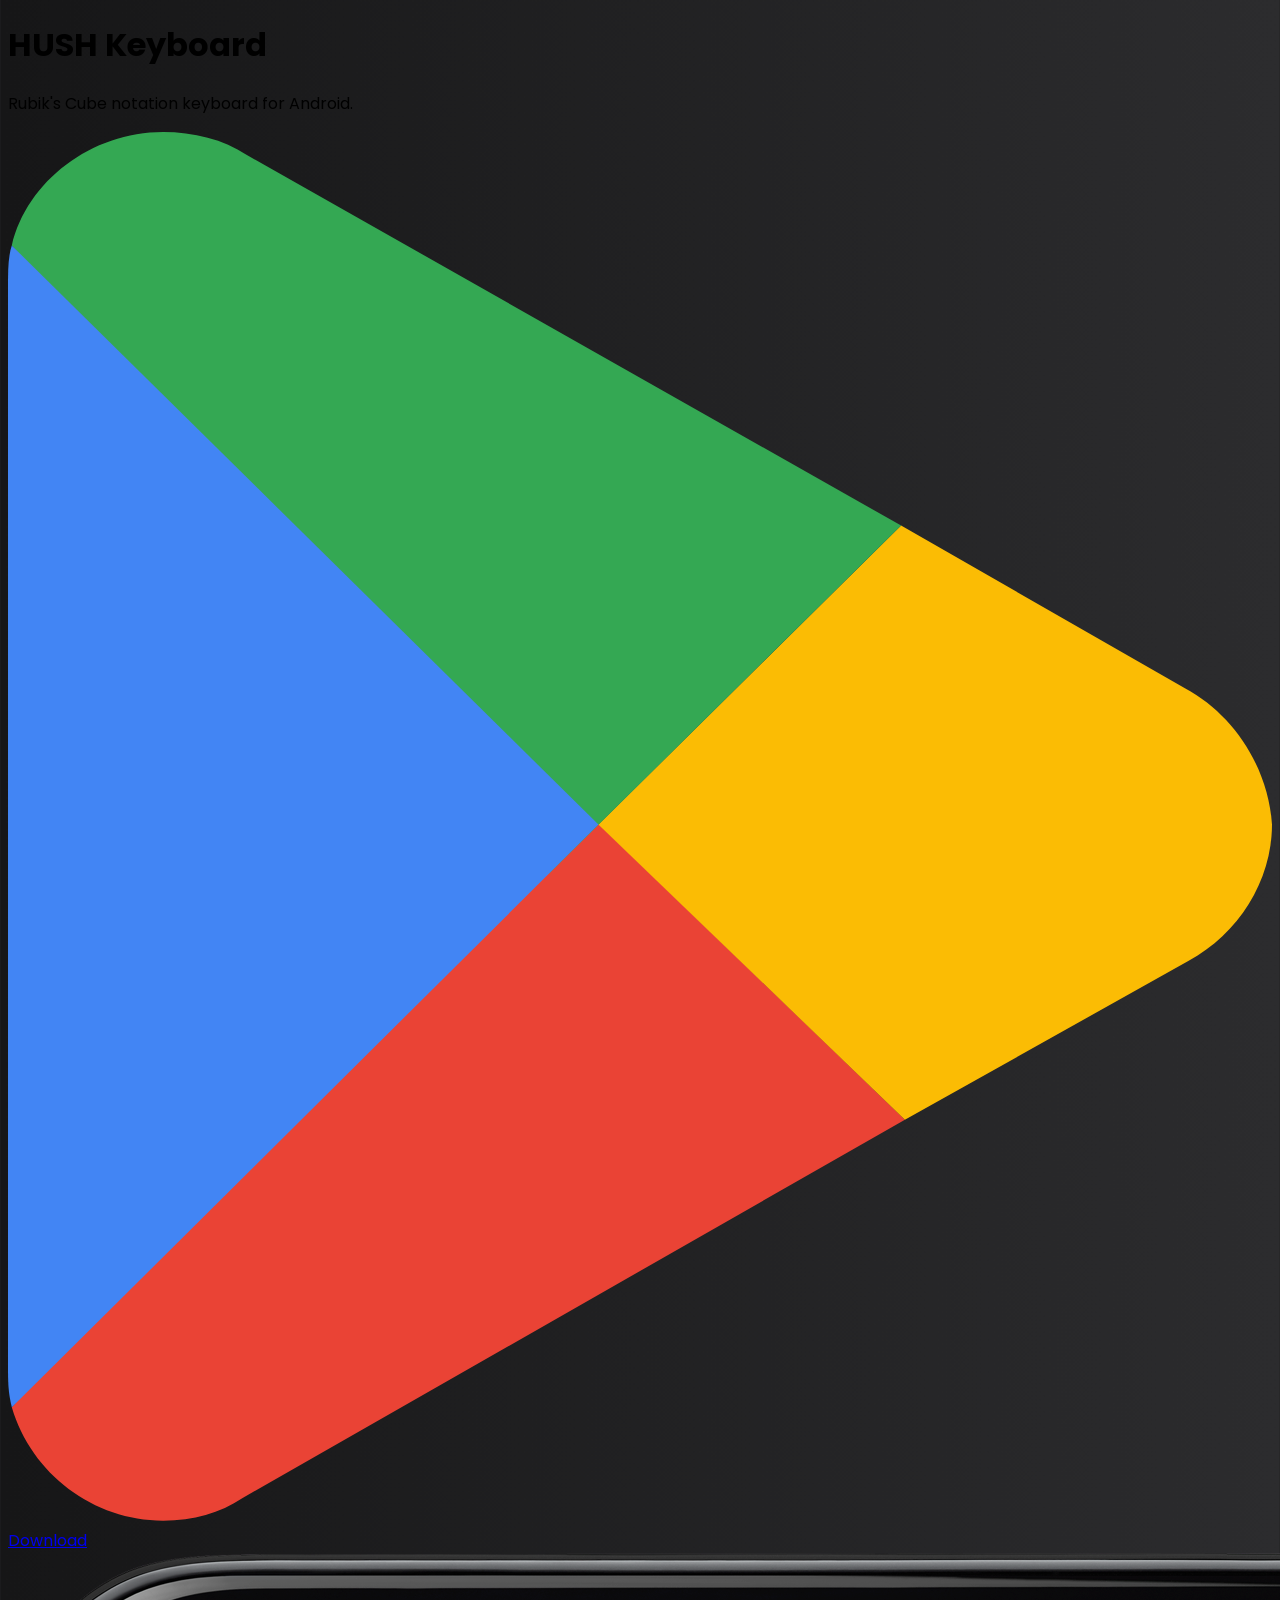
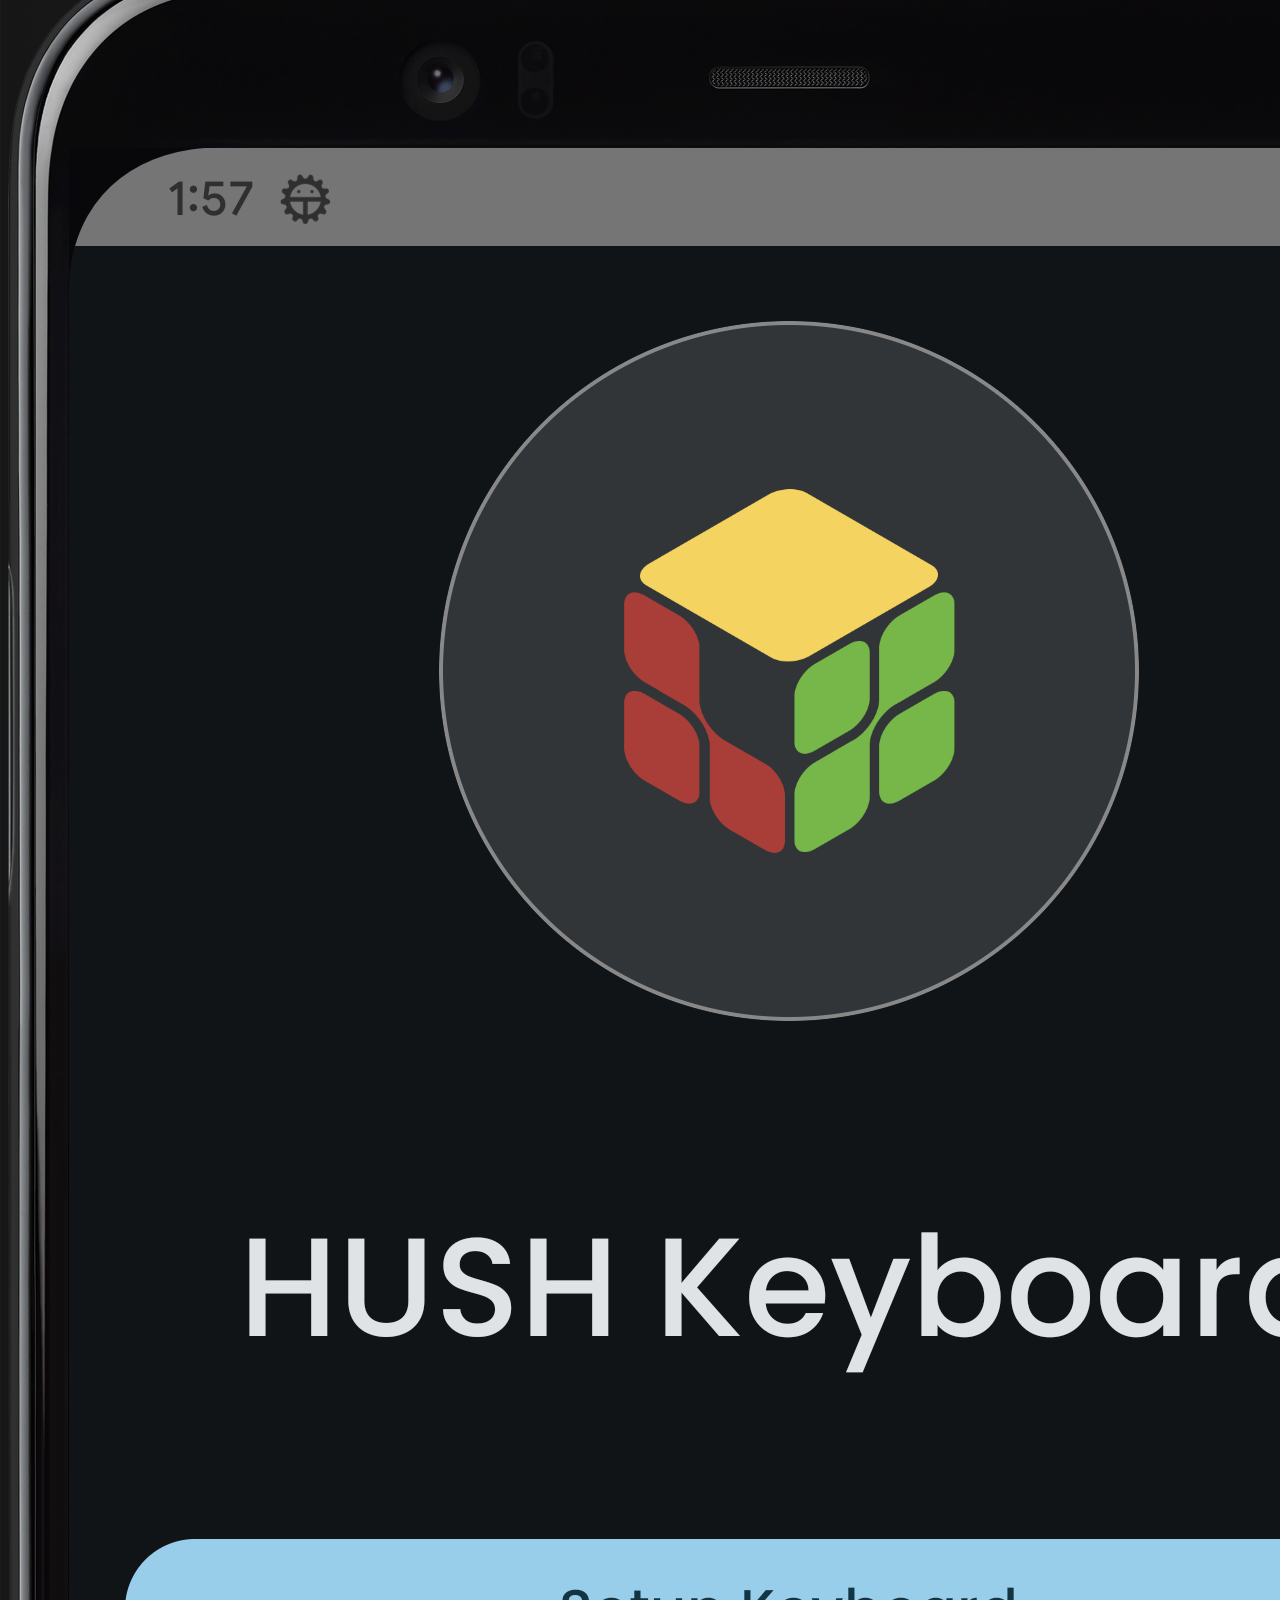
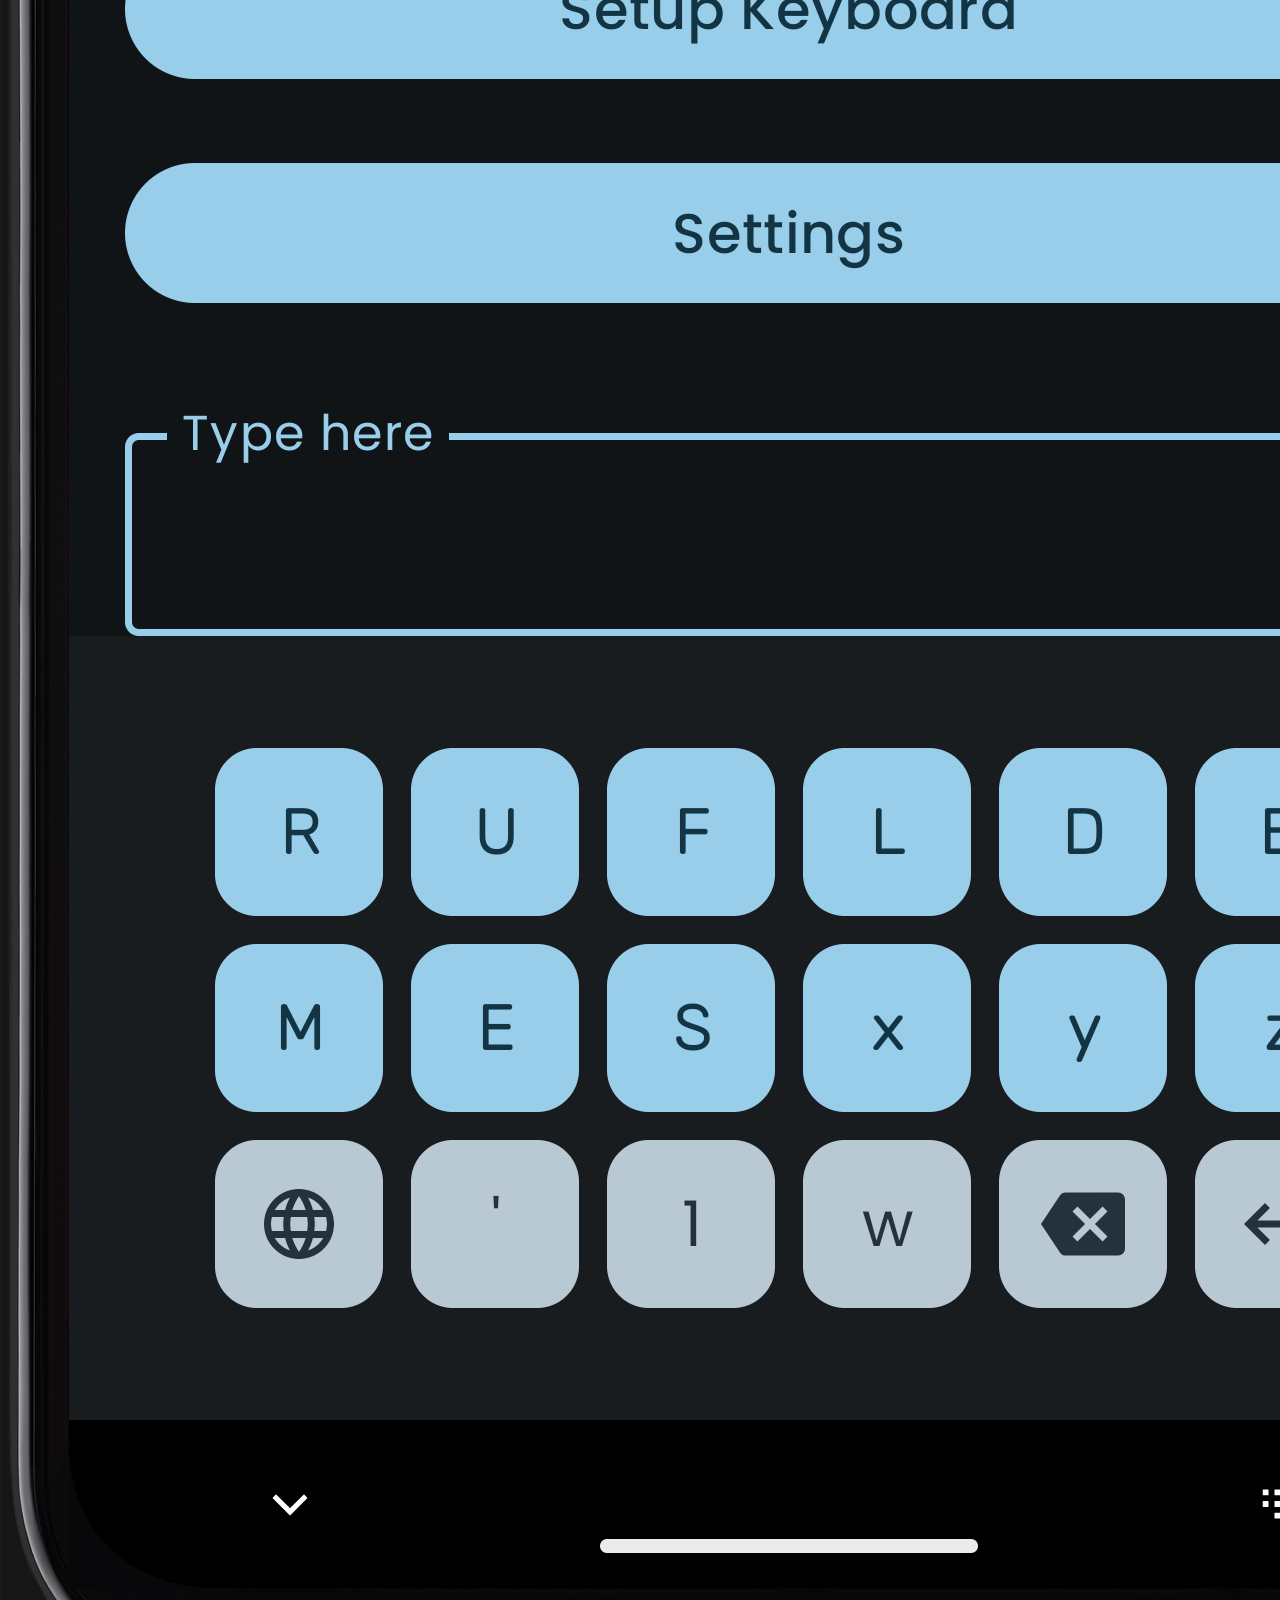
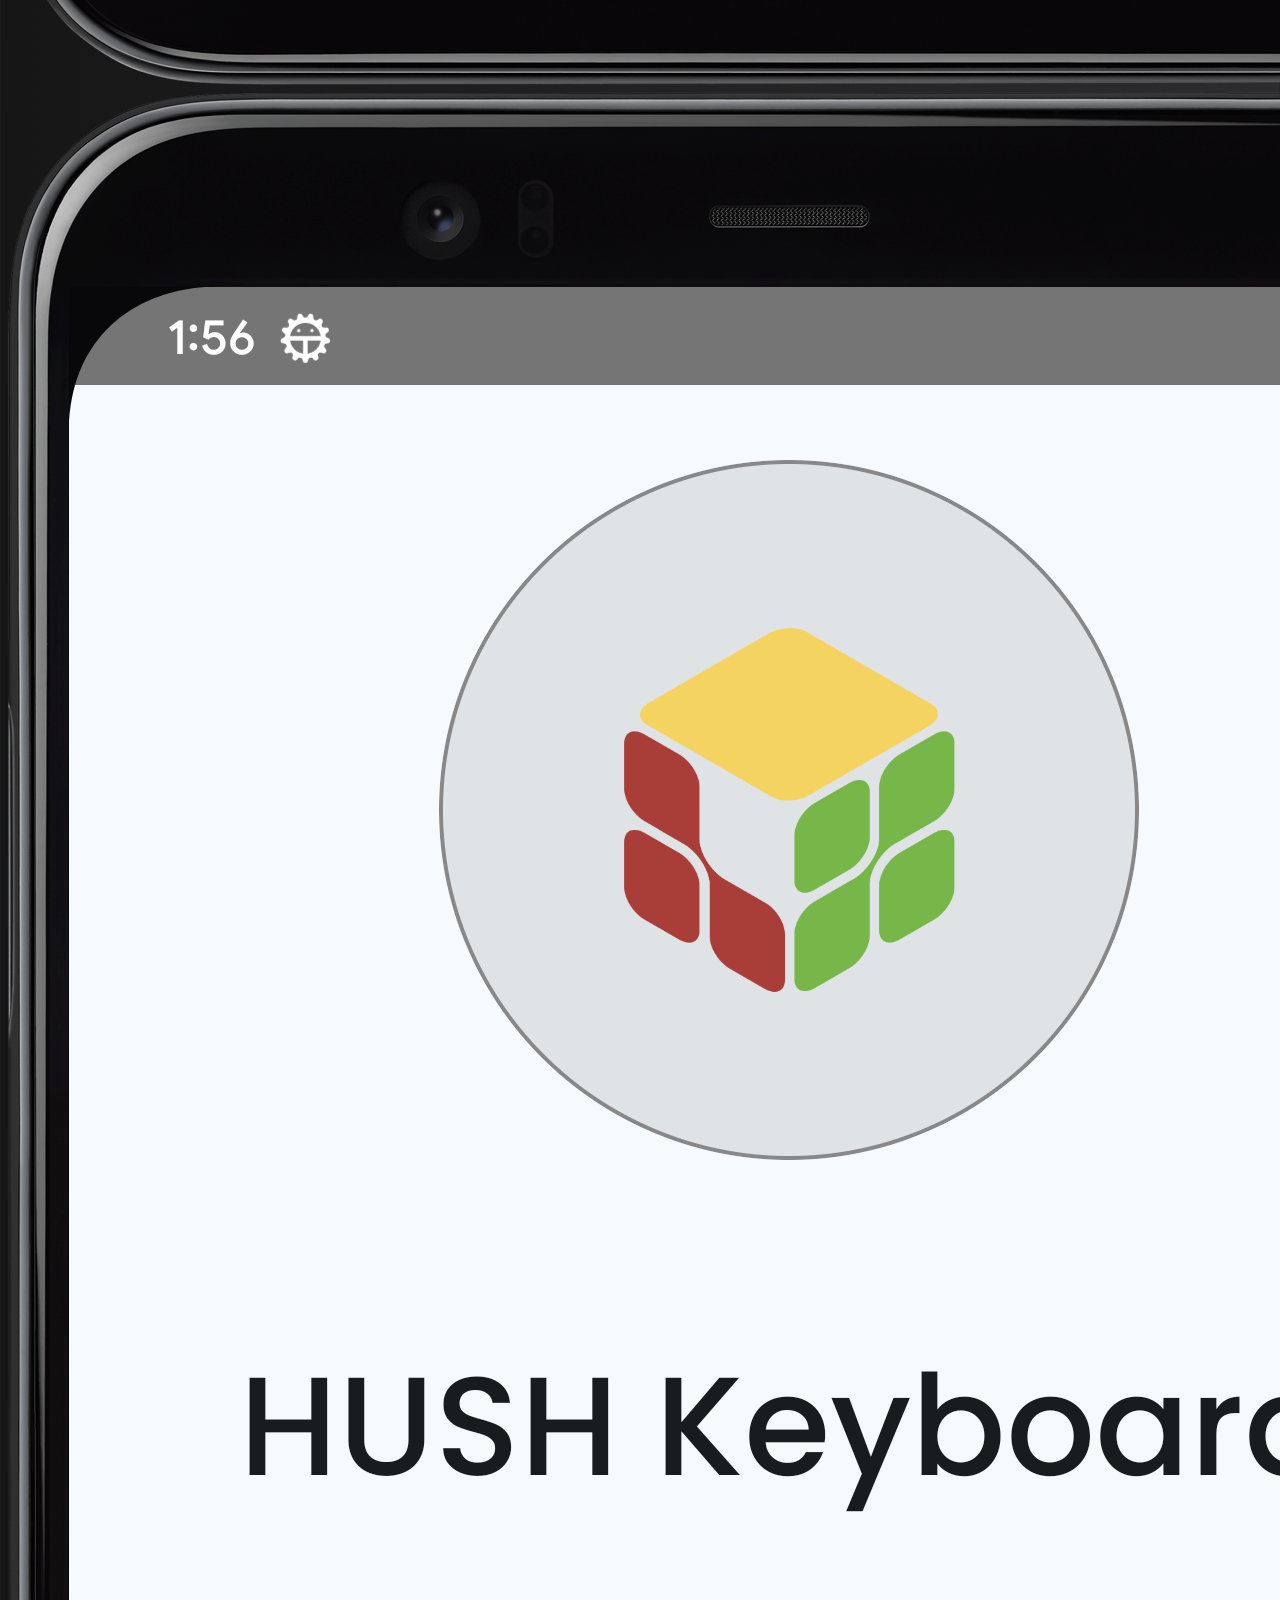
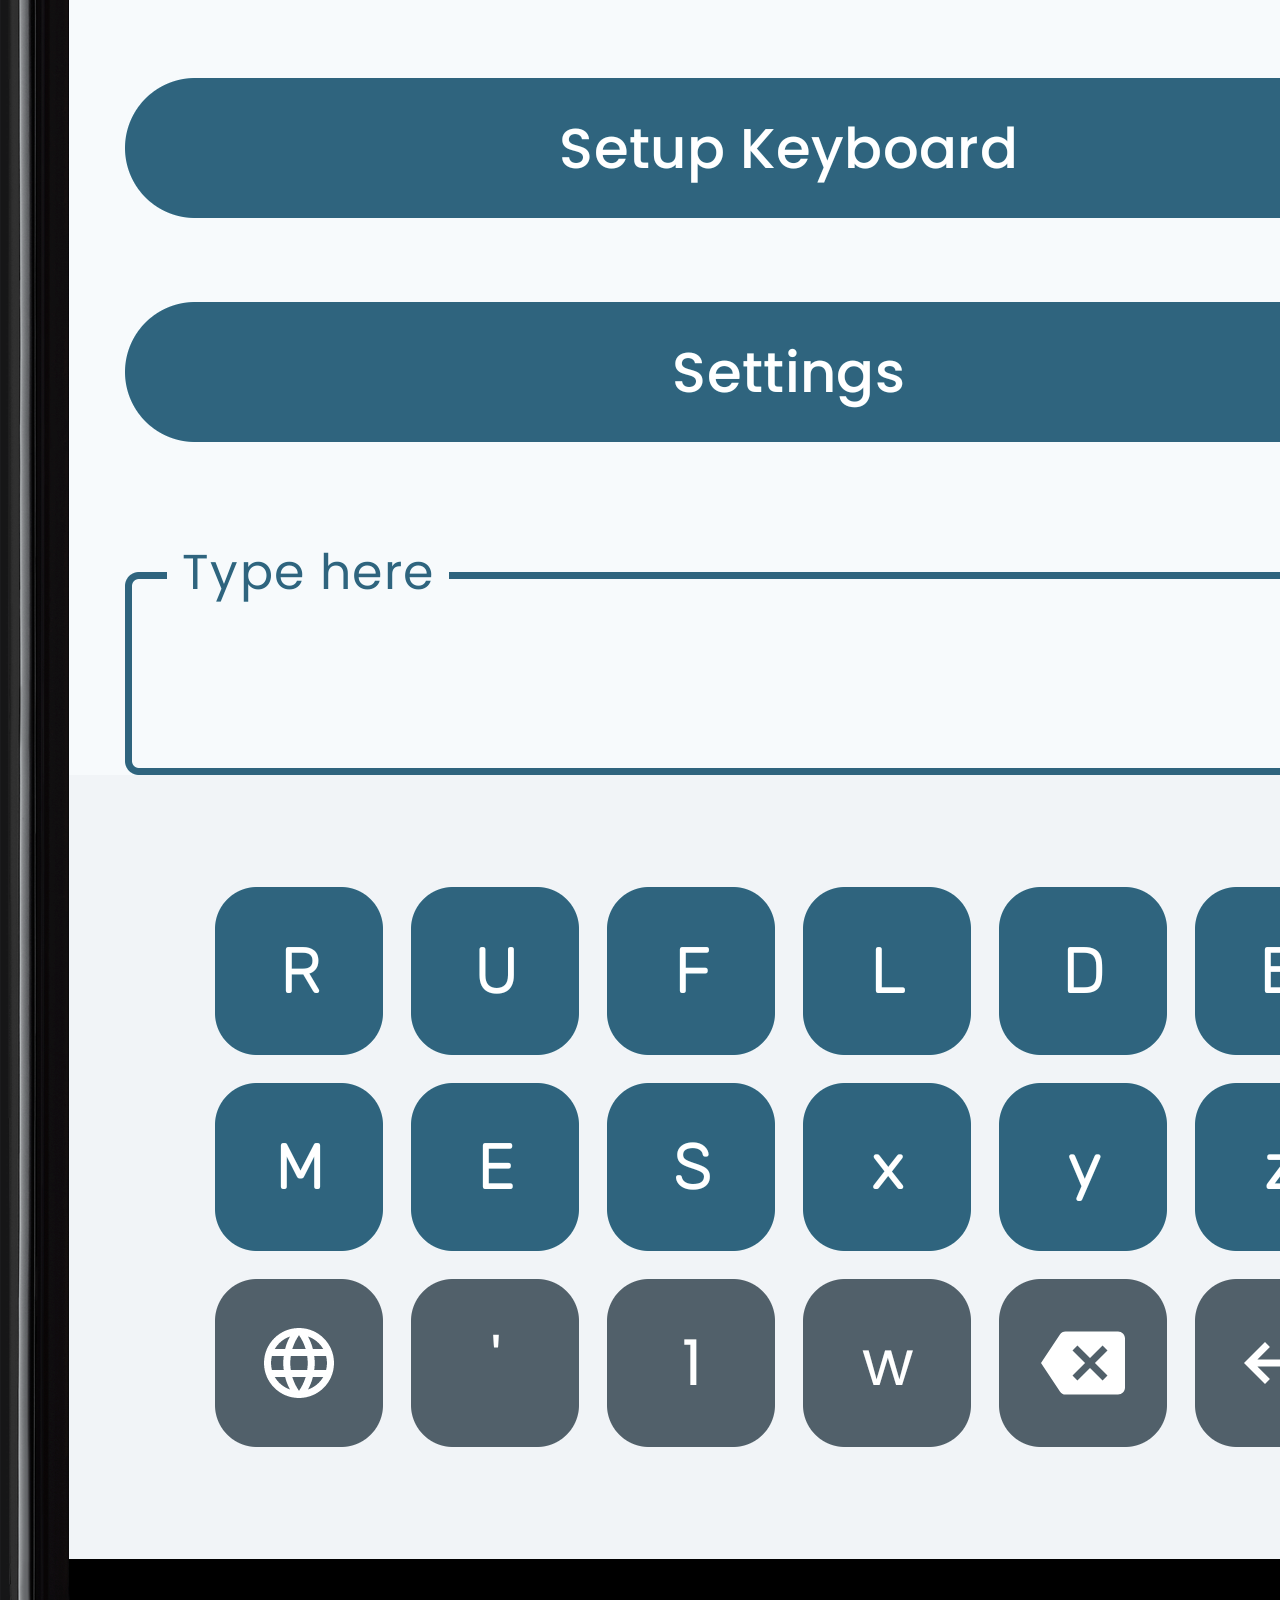
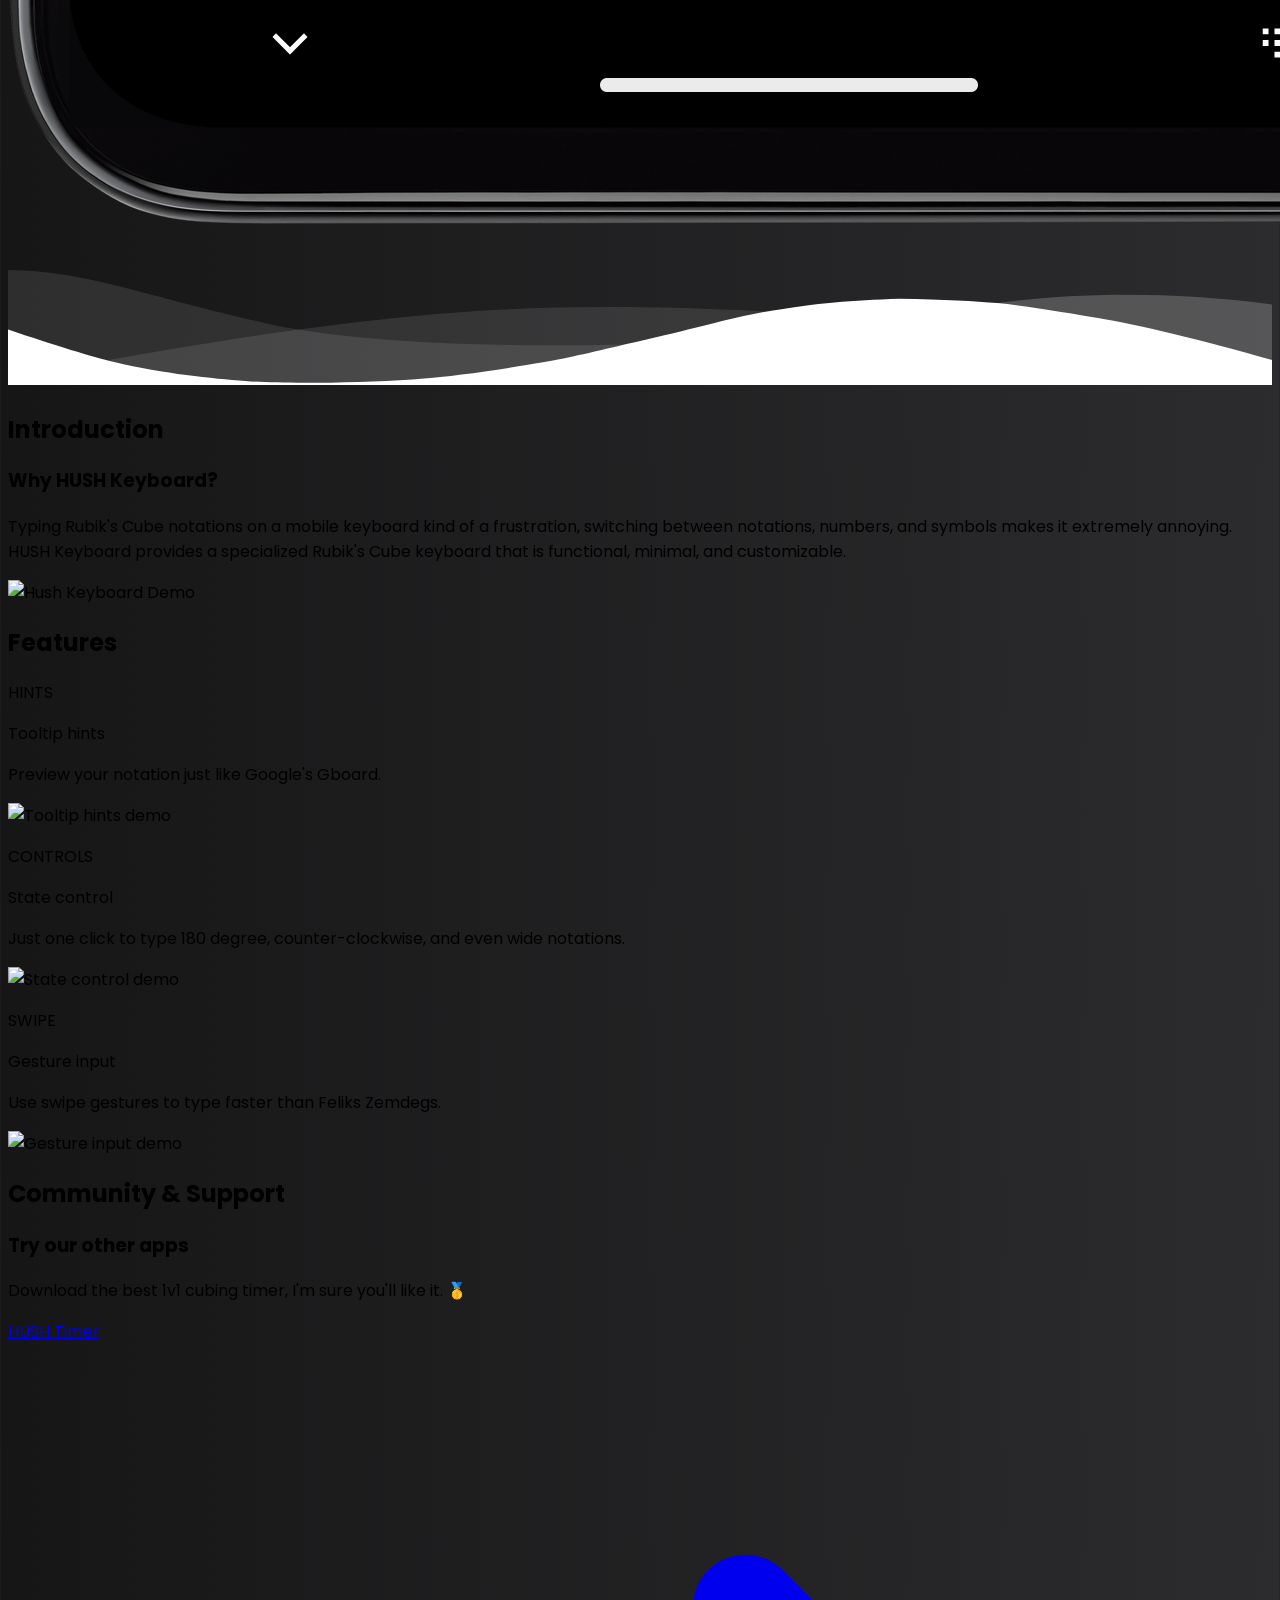
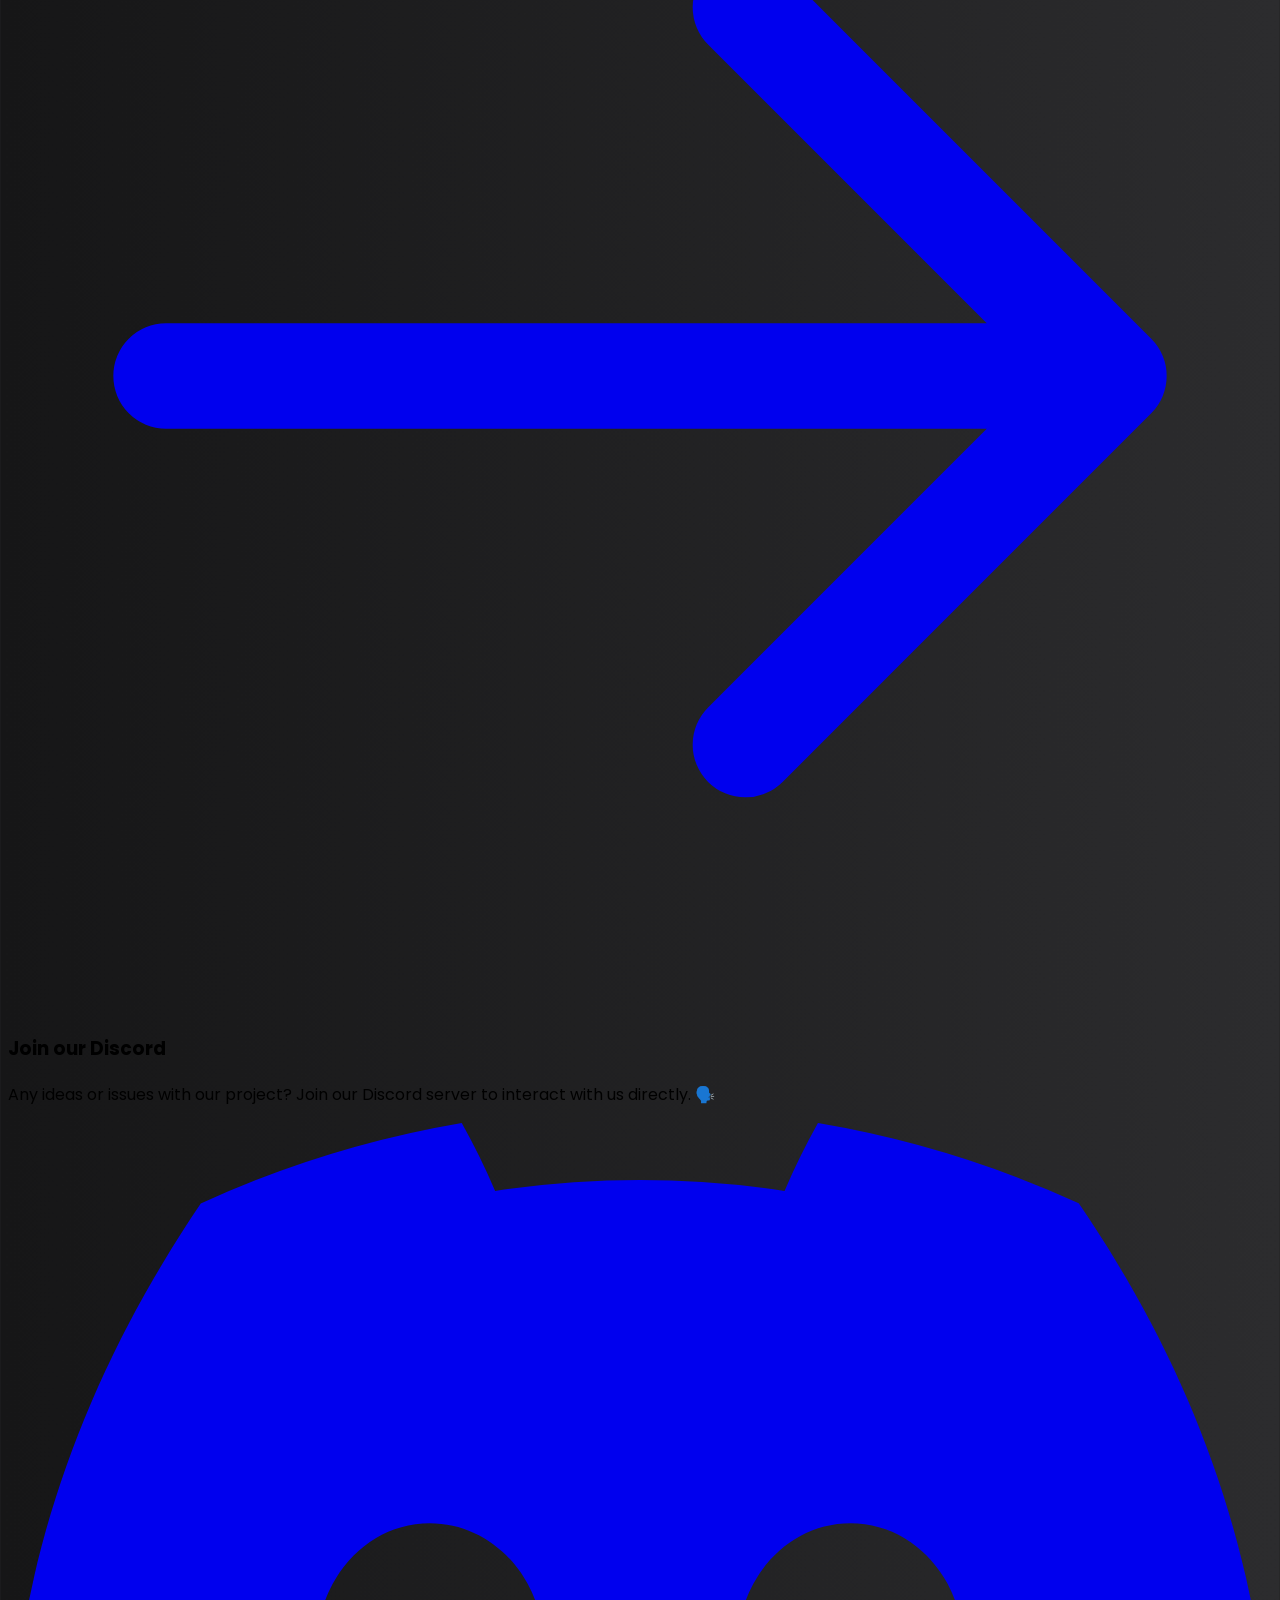
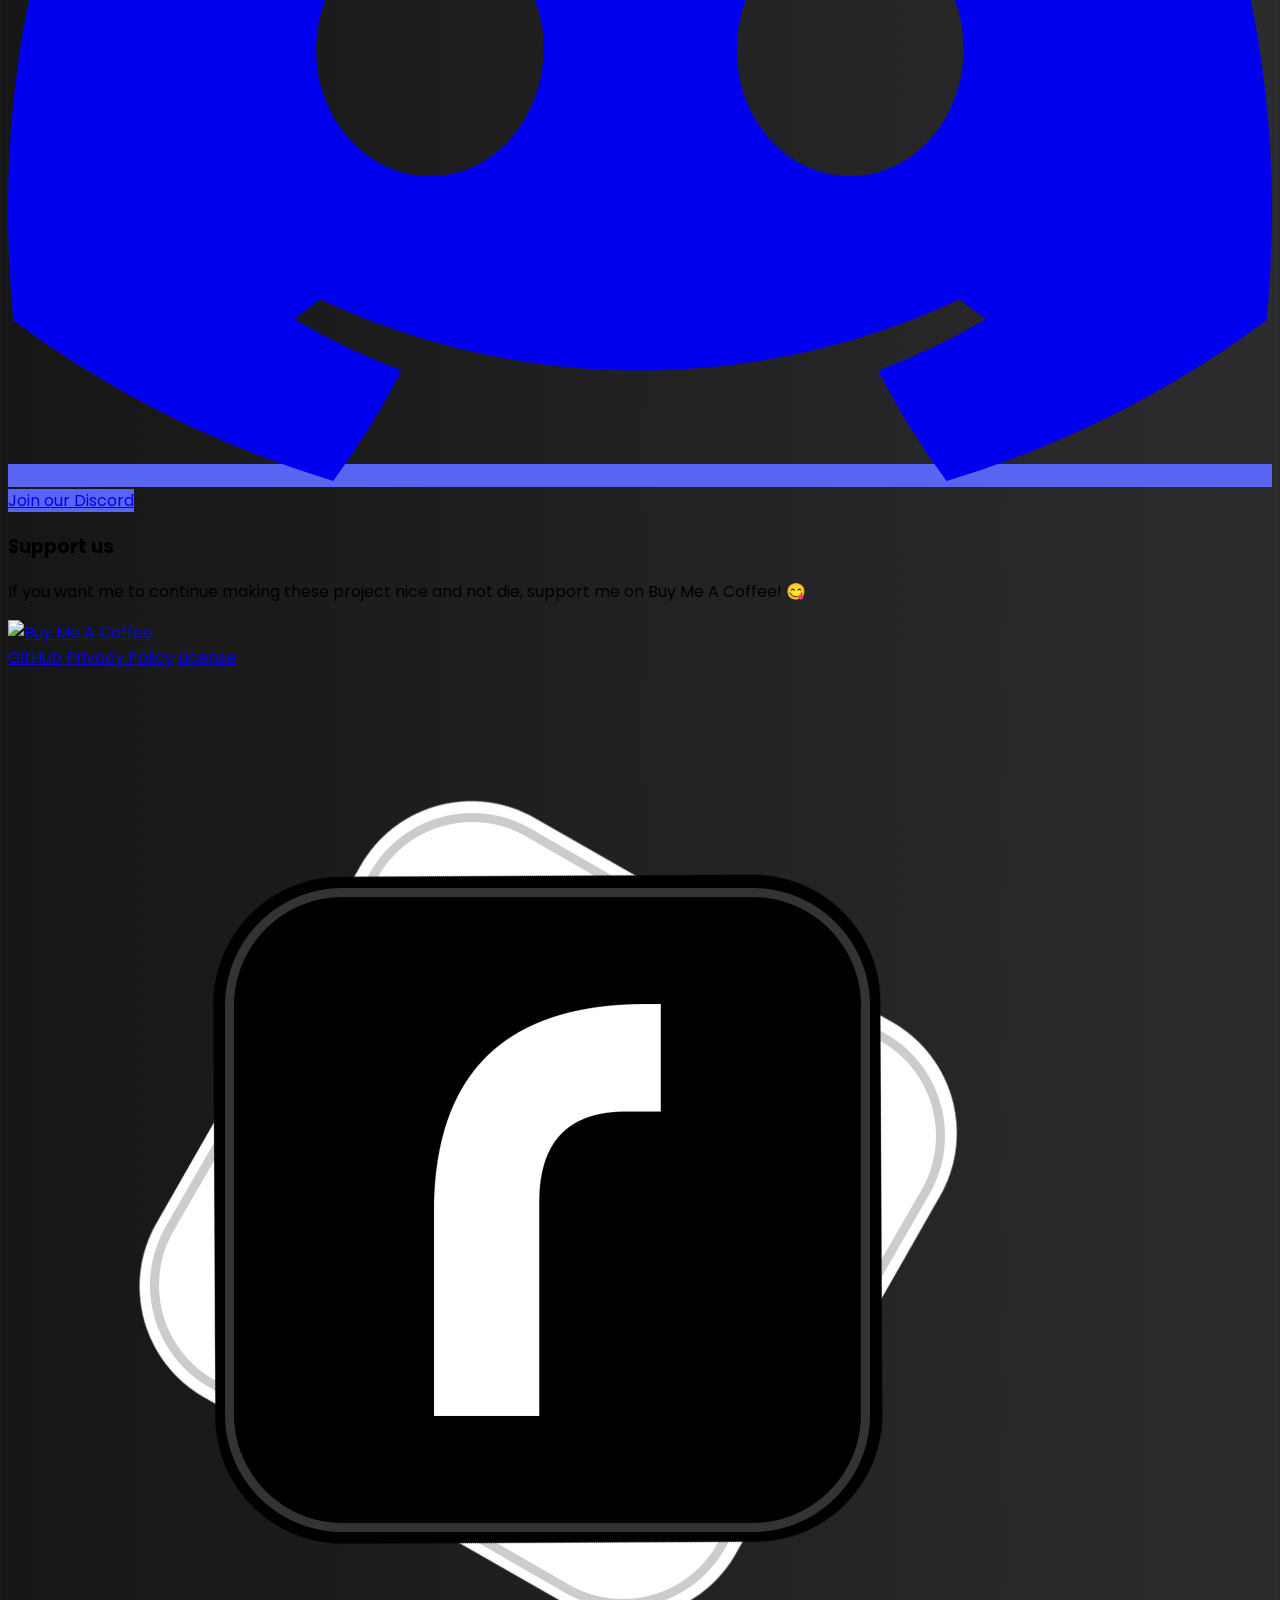
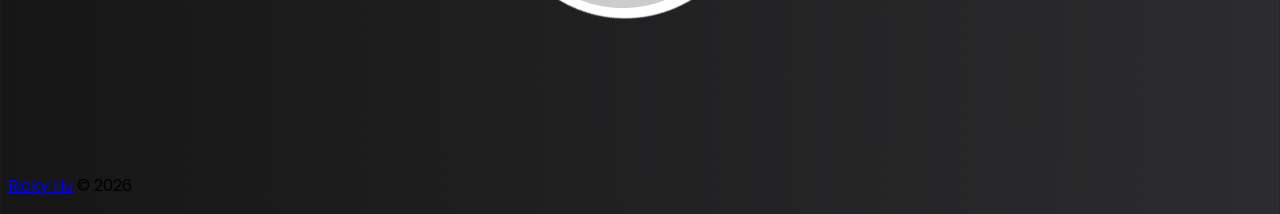
==== index.html @ 5612c718 "fix: modify content Co-authored-by: Copilot <175728472+Copilot@users.noreply.github.com>" ====
<!DOCTYPE html>
<html lang="en">

<head>
    <meta charset="UTF-8" />
    <meta name="viewport" content="width=device-width, initial-scale=1.0" />
    <meta http-equiv="X-UA-Compatible" content="ie=edge" />
    <title>
        HUSH Keyboard
    </title>
    <meta name="description"
        content="A specialized Rubik's Cube keyboard that is functional, minimal, and customizable." />
    <meta name="keywords" content="" />
    <meta name="author" content="" />
    <link rel="icon" type="image/png" href="assets/icon.png" />
    <link rel="stylesheet" href="https://unpkg.com/tailwindcss@2.2.19/dist/tailwind.min.css" />
    <!--Replace with your tailwind.css once created-->
    <link href="https://fonts.googleapis.com/css?family=Poppins:400,700" rel="stylesheet" />
    <!-- Define your gradient here - use online tools to find a gradient matching your branding-->
    <style>
        .gradient {
            background: linear-gradient(90deg, #161617 0%, #2c2c2e 100%);
        }
    </style>
</head>

<body class="leading-normal tracking-normal text-white gradient" style="font-family: 'Poppins', sans-serif;">
    <!--Hero-->
    <div class="pt-24">
        <div class="container px-3 mx-auto flex flex-wrap flex-col md:flex-row items-center">
            <!--Left Col-->
            <div class="flex flex-col w-full md:w-2/5 justify-center items-start text-center md:text-left">
                <h1 class="my-4 text-5xl md:text-7xl font-bold leading-tight">
                    HUSH Keyboard
                </h1>
                <p class="leading-normal text-2xl mb-8">
                    Rubik's Cube notation keyboard for Android.
                </p>
                <a href="https://play.google.com/store/apps/details?id=com.rickyhu.hushkeyboard"
                    class="mx-auto lg:mx-0 bg-white text-gray-800 font-bold rounded-full my-6 py-4 px-8 shadow-lg focus:outline-none focus:shadow-outline transform transition hover:scale-105 duration-300 ease-in-out inline-flex items-center gap-2 relative z-10">
                    <svg class="h-6 w-6" xmlns="http://www.w3.org/2000/svg" fill-rule="evenodd" clip-rule="evenodd"
                        image-rendering="optimizeQuality" shape-rendering="geometricPrecision"
                        text-rendering="geometricPrecision" viewBox="0 0 466 511.98">
                        <g fill-rule="nonzero">
                            <path fill="#EA4335"
                                d="M199.9 237.8 1.4 470.17c7.22 24.57 30.16 41.81 55.8 41.81 11.16 0 20.93-2.79 29.3-8.37l244.16-139.46L199.9 237.8z" />
                            <path fill="#FBBC04"
                                d="m433.91 205.1-104.65-60-111.61 110.22 113.01 108.83 104.64-58.6c18.14-9.77 30.7-29.3 30.7-50.23-1.4-20.93-13.95-40.46-32.09-50.22z" />
                            <path fill="#34A853"
                                d="M199.42 273.45 329.27 145.1 87.9 8.37C79.53 2.79 68.36 0 57.2 0 30.7 0 6.98 18.14 1.4 41.86l198.02 231.59z" />
                            <path fill="#4285F4"
                                d="M1.39 41.86C0 46.04 0 51.63 0 57.2v397.64c0 5.57 0 9.76 1.4 15.34l216.27-214.86L1.39 41.86z" />
                        </g>
                    </svg>
                    <span>Download</span>
                </a>
            </div>
            <!--Right Col-->
            <div class="w-full md:w-3/5 py-6 flex justify-center items-center">
                <div class="w-3/4 flex justify-center items-center gap-4 md:gap-8">
                    <img class="w-1/2 z-50 object-contain" src="assets/preview-dark.png" alt="Dark Preview" />
                    <img class="w-1/2 z-50 object-contain" src="assets/preview-light.png" alt="Light Preview" />
                </div>
            </div>
        </div>
    </div>
    <div class="relative -mt-12 lg:-mt-24">
        <svg viewBox="0 0 1428 174" version="1.1" xmlns="http://www.w3.org/2000/svg"
            xmlns:xlink="http://www.w3.org/1999/xlink">
            <g stroke="none" stroke-width="1" fill="none" fill-rule="evenodd">
                <g transform="translate(-2.000000, 44.000000)" fill="#FFFFFF" fill-rule="nonzero">
                    <path
                        d="M0,0 C90.7283404,0.927527913 147.912752,27.187927 291.910178,59.9119003 C387.908462,81.7278826 543.605069,89.334785 759,82.7326078 C469.336065,156.254352 216.336065,153.6679 0,74.9732496"
                        opacity="0.100000001"></path>
                    <path
                        d="M100,104.708498 C277.413333,72.2345949 426.147877,52.5246657 546.203633,45.5787101 C666.259389,38.6327546 810.524845,41.7979068 979,55.0741668 C931.069965,56.122511 810.303266,74.8455141 616.699903,111.243176 C423.096539,147.640838 250.863238,145.462612 100,104.708498 Z"
                        opacity="0.100000001"></path>
                    <path
                        d="M1046,51.6521276 C1130.83045,29.328812 1279.08318,17.607883 1439,40.1656806 L1439,120 C1271.17211,77.9435312 1140.17211,55.1609071 1046,51.6521276 Z"
                        id="Path-4" opacity="0.200000003"></path>
                </g>
                <g transform="translate(-4.000000, 76.000000)" fill="#FFFFFF" fill-rule="nonzero">
                    <path
                        d="M0.457,34.035 C57.086,53.198 98.208,65.809 123.822,71.865 C181.454,85.495 234.295,90.29 272.033,93.459 C311.355,96.759 396.635,95.801 461.025,91.663 C486.76,90.01 518.727,86.372 556.926,80.752 C595.747,74.596 622.372,70.008 636.799,66.991 C663.913,61.324 712.501,49.503 727.605,46.128 C780.47,34.317 818.839,22.532 856.324,15.904 C922.689,4.169 955.676,2.522 1011.185,0.432 C1060.705,1.477 1097.39,3.129 1121.236,5.387 C1161.703,9.219 1208.621,17.821 1235.4,22.304 C1285.855,30.748 1354.351,47.432 1440.886,72.354 L1441.191,104.352 L1.121,104.031 L0.457,34.035 Z">
                    </path>
                </g>
            </g>
        </svg>
    </div>
    <section class="bg-white border-b py-8">
        <div class="container max-w-5xl mx-auto m-8">
            <h2 class="w-full my-2 text-5xl font-bold leading-tight text-center text-gray-800">
                Introduction
            </h2>
            <div class="w-full mb-4">
                <div class="h-1 mx-auto gradient w-64 opacity-25 my-0 py-0 rounded-t"></div>
            </div>
            <div class="flex flex-wrap items-center">
                <div class="w-5/6 sm:w-1/2 p-6">
                    <h3 class="text-3xl text-gray-800 font-bold leading-none mb-3">Why HUSH Keyboard?</h3>
                    <p class="text-gray-600 mb-8">
                        Typing Rubik's Cube notations on a mobile keyboard kind of a frustration, switching between
                        notations, numbers, and symbols makes it extremely annoying.
                        <br />
                        HUSH Keyboard provides a specialized Rubik's Cube keyboard that is functional, minimal, and
                        customizable.
                    </p>
                </div>
                <div class="w-full sm:w-1/2 p-6">
                    <img class="w-4/5 sm:w-2/3 mx-auto rounded-xl shadow-lg object-contain" src="assets/demo.gif"
                        alt="Hush Keyboard Demo" />
                </div>
            </div>
        </div>
    </section>
    <section class="bg-white border-b py-8">
        <div class="container mx-auto flex flex-wrap pt-4 pb-12">
            <h2 class="w-full my-2 text-5xl font-bold leading-tight text-center text-gray-800">
                Features
            </h2>
            <div class="w-full mb-4">
                <div class="h-1 mx-auto gradient w-64 opacity-25 my-0 py-0 rounded-t"></div>
            </div>
            <div class="w-full md:w-1/3 p-6 flex flex-col flex-grow flex-shrink">
                <div class="flex-1 bg-white rounded-t rounded-b overflow-hidden shadow p-6 flex flex-col">
                    <div class="flex-grow">
                        <p class="w-full text-gray-600 text-xs md:text-sm font-bold">
                            HINTS
                        </p>
                        <div class="w-full font-bold text-xl text-gray-800 my-2">
                            Tooltip hints
                        </div>
                        <p class="text-gray-800 text-base mb-5">
                            Preview your notation just like Google's Gboard.
                        </p>
                    </div>
                    <img class="w-4/5 sm:w-2/3 mx-auto rounded-xl shadow-lg object-contain mt-auto"
                        src="assets/tooltip_demo.gif" alt="Tooltip hints demo" />
                </div>
            </div>
            <div class="w-full md:w-1/3 p-6 flex flex-col flex-grow flex-shrink">
                <div class="flex-1 bg-white rounded-t rounded-b overflow-hidden shadow p-6 flex flex-col">
                    <div class="flex-grow">
                        <p class="w-full text-gray-600 text-xs md:text-sm font-bold">
                            CONTROLS
                        </p>
                        <div class="w-full font-bold text-xl text-gray-800 my-2">
                            State control
                        </div>
                        <p class="text-gray-800 text-base mb-5">
                            Just one click to type 180 degree, counter-clockwise, and even wide notations.
                        </p>
                    </div>
                    <img class="w-4/5 sm:w-2/3 mx-auto rounded-xl shadow-lg object-contain mt-auto"
                        src="assets/state_control_demo.gif" alt="State control demo" />
                </div>
            </div>
            <div class="w-full md:w-1/3 p-6 flex flex-col flex-grow flex-shrink">
                <div class="flex-1 bg-white rounded-t rounded-b overflow-hidden shadow p-6 flex flex-col">
                    <div class="flex-grow">
                        <p class="w-full text-gray-600 text-xs md:text-sm font-bold">
                            SWIPE
                        </p>
                        <div class="w-full font-bold text-xl text-gray-800 my-2">
                            Gesture input
                        </div>
                        <p class="text-gray-800 text-base mb-5">
                            Use swipe gestures to type faster than Feliks Zemdegs.
                        </p>
                    </div>
                    <img class="w-4/5 sm:w-2/3 mx-auto rounded-xl shadow-lg object-contain mt-auto"
                        src="assets/gesture_demo.gif" alt="Gesture input demo" />
                </div>
            </div>
        </div>
    </section>
    <section class="bg-white border-b py-8">
        <div class="container mx-auto flex flex-wrap pt-4 pb-12">
            <h2 class="w-full my-2 text-5xl font-bold leading-tight text-center text-gray-800">
                Community & Support
            </h2>
            <div class="w-full mb-4">
                <div class="h-1 mx-auto gradient w-64 opacity-25 my-0 py-0 rounded-t"></div>
            </div>

            <div
                class="w-full flex flex-col md:flex-row justify-center items-center md:items-stretch gap-8 lg:gap-12 mt-8 md:mt-12 px-6">
                <!-- HUSH Timer -->
                <div class="flex flex-col items-center text-center flex-1 max-w-sm mb-8 md:mb-0">
                    <h3 class="text-2xl text-gray-800 font-bold leading-none mb-3">Try our other apps</h3>
                    <p class="text-gray-600 mb-6 flex-grow">
                        Download the best 1v1 cubing timer, I'm sure you'll like it. 🥇
                    </p>
                    <a href="https://hushtimer.app/" target="_blank"
                        class="text-gray-800 bg-white border-2 border-gray-800 font-bold rounded-full py-4 px-8 shadow-lg transform transition hover:scale-105 hover:bg-gray-800 hover:text-white duration-300 ease-in-out inline-flex items-center gap-2">
                        <span>HUSH Timer</span>
                        <svg class="w-6 h-6" fill="none" stroke="currentColor" viewBox="0 0 24 24"
                            xmlns="http://www.w3.org/2000/svg">
                            <path stroke-linecap="round" stroke-linejoin="round" stroke-width="2"
                                d="M14 5l7 7m0 0l-7 7m7-7H3"></path>
                        </svg>
                    </a>
                </div>

                <!-- Discord -->
                <div class="flex flex-col items-center text-center flex-1 max-w-sm mb-8 md:mb-0">
                    <h3 class="text-2xl text-gray-800 font-bold leading-none mb-3">Join our Discord</h3>
                    <p class="text-gray-600 mb-6 flex-grow">
                        Any ideas or issues with our project? Join our Discord server to interact with us directly. 🗣️
                    </p>
                    <a href="https://discord.gg/GjfMKprt7q" target="_blank"
                        class="text-white font-bold rounded-full py-4 px-8 shadow-lg transform transition hover:scale-105 hover:opacity-90 duration-300 ease-in-out inline-flex items-center gap-2"
                        style="background-color: #5865F2;">
                        <svg class="w-6 h-6" fill="currentColor" viewBox="0 0 127.14 96.36"
                            xmlns="http://www.w3.org/2000/svg">
                            <path
                                d="M107.7,8.07A105.15,105.15,0,0,0,81.47,0a72.06,72.06,0,0,0-3.36,6.83A97.68,97.68,0,0,0,49,6.83,72.37,72.37,0,0,0,45.64,0,105.89,105.89,0,0,0,19.39,8.09C2.79,32.65-1.71,56.6.54,80.21h0A105.73,105.73,0,0,0,32.71,96.36,77.7,77.7,0,0,0,39.6,85.25a68.42,68.42,0,0,1-10.85-5.18c.91-.66,1.8-1.34,2.66-2a75.57,75.57,0,0,0,64.32,0c.87.71,1.76,1.39,2.66,2a68.68,68.68,0,0,1-10.87,5.19,77,77,0,0,0,6.89,11.1A105.25,105.25,0,0,0,126.6,80.22h0C129.24,52.84,122.09,29.11,107.7,8.07ZM42.45,65.69C36.18,65.69,31,60,31,53s5-12.74,11.43-12.74S54,46,53.89,53,48.84,65.69,42.45,65.69Zm42.24,0C78.41,65.69,73.31,60,73.31,53s5-12.74,11.43-12.74S96.2,46,96.12,53,91.08,65.69,84.69,65.69Z" />
                        </svg>
                        <span>Join our Discord</span>
                    </a>
                </div>

                <!-- Buy Me A Coffee -->
                <div class="flex flex-col items-center text-center flex-1 max-w-sm">
                    <h3 class="text-2xl text-gray-800 font-bold leading-none mb-3">Support us</h3>
                    <p class="text-gray-600 mb-6 flex-grow">
                        If you want me to continue making these project nice and not die, support me on Buy Me A Coffee!
                        😋
                    </p>
                    <a href="https://www.buymeacoffee.com/ricky9667" target="_blank"
                        class="transform transition hover:scale-105 hover:opacity-90 duration-300 ease-in-out inline-block">
                        <img src="https://cdn.buymeacoffee.com/buttons/v2/default-yellow.png" alt="Buy Me A Coffee"
                            style="height: 60px !important;width: 217px !important;">
                    </a>
                </div>
            </div>
        </div>
    </section>
    <!--Footer-->
    <footer class="bg-white">
        <div class="container mx-auto px-8 py-10">
            <div class="w-full flex flex-col justify-center items-center text-center">
                <div class="flex flex-row flex-wrap justify-center items-center gap-4 md:gap-8 mb-6">
                    <a href="https://github.com/ricky9667/HushKeyboard" target="_blank"
                        class="font-normal text-gray-600 hover:text-gray-900 hover:underline transition-all duration-300">GitHub</a>
                    <a href="https://github.com/ricky9667/HushKeyboard/blob/master/privacy-policy.md" target="_blank"
                        class="font-normal text-gray-600 hover:text-gray-900 hover:underline transition-all duration-300">Privacy
                        Policy</a>
                    <a href="https://github.com/ricky9667/HushKeyboard/blob/master/LICENSE" target="_blank"
                        class="font-normal text-gray-600 hover:text-gray-900 hover:underline transition-all duration-300">License</a>
                </div>
                <div class="flex items-center justify-center gap-1">
                    <img src="assets/ricky-hu-logo.png" alt="Ricky Hu Logo" class="h-6 w-auto" />
                    <p class="text-gray-500 text-sm font-medium">
                        <a href="https://ricky-hu.com" target="_blank">Ricky Hu</a>
                        &copy;
                        <span id="copyright-year"></span>
                    </p>
                </div>
            </div>
        </div>
    </footer>
    <script>
        document.getElementById('copyright-year').textContent = new Date().getFullYear();
    </script>
</body>

</html>
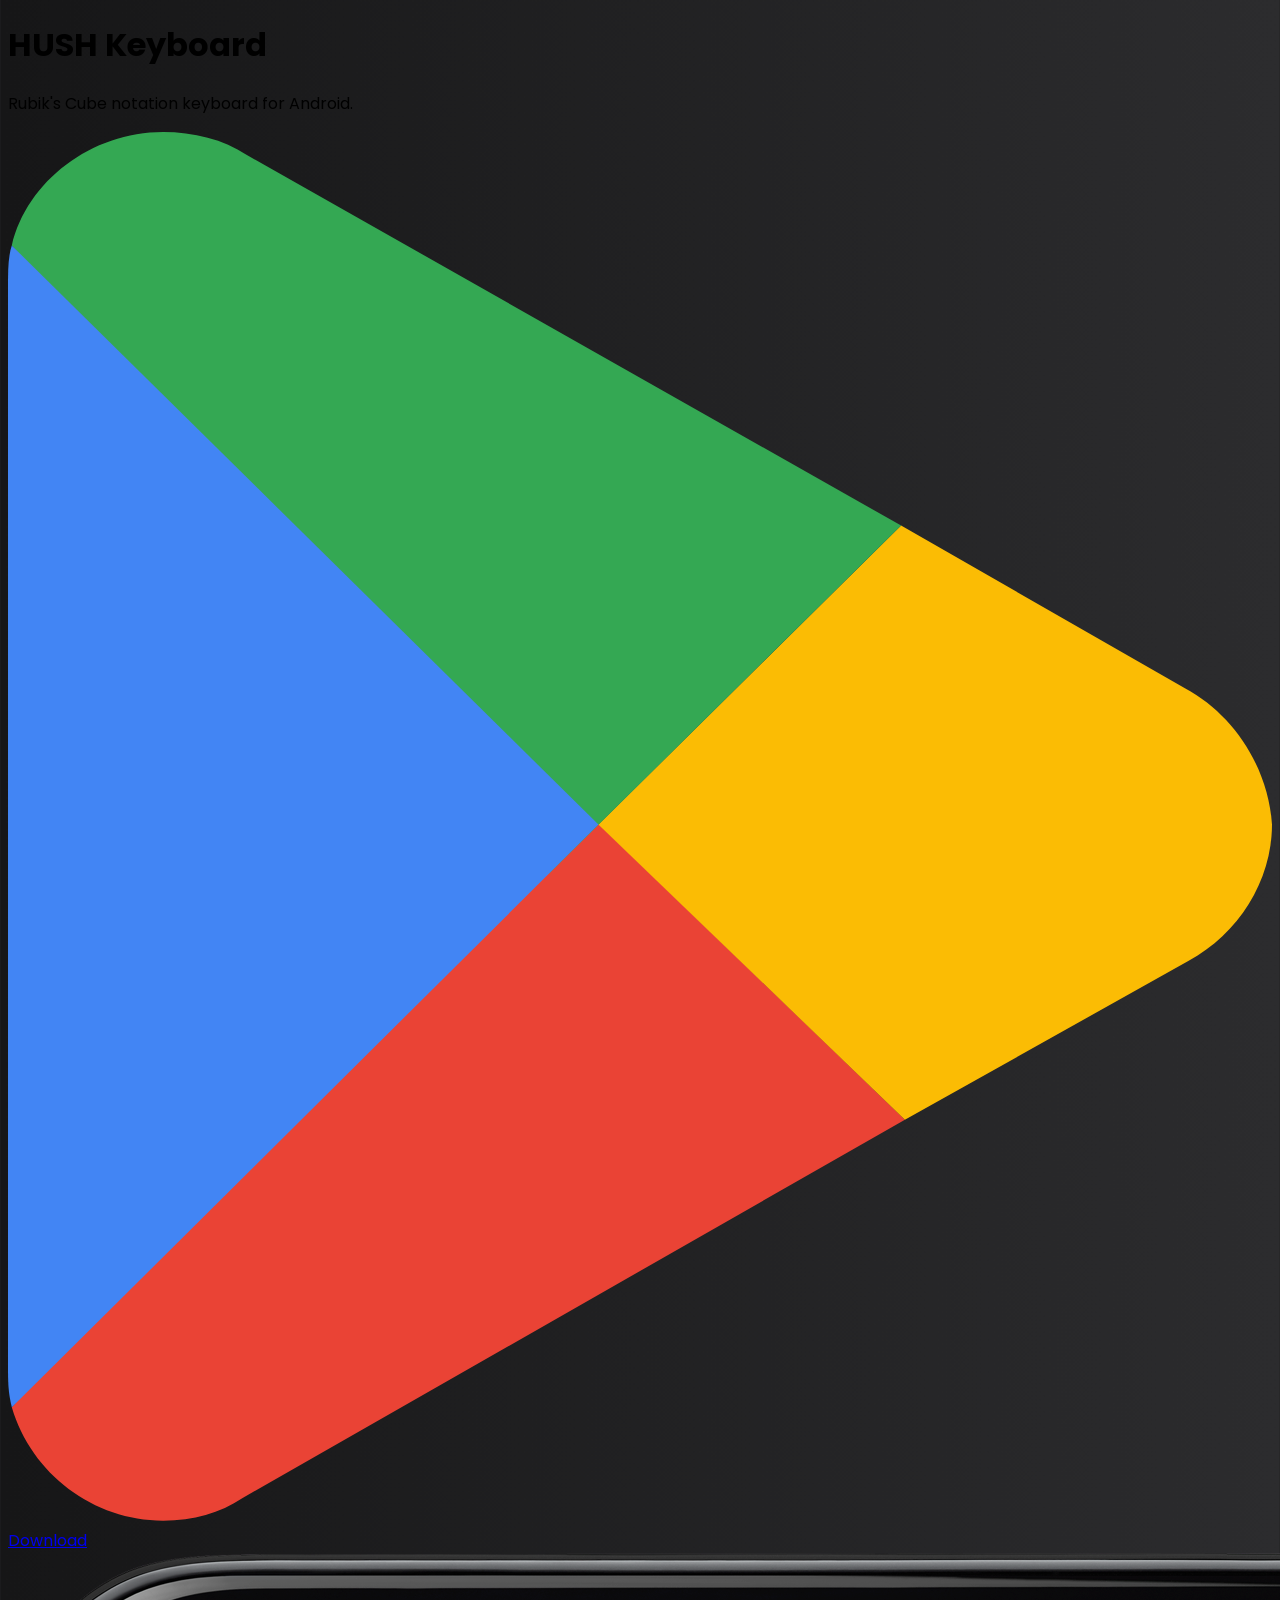
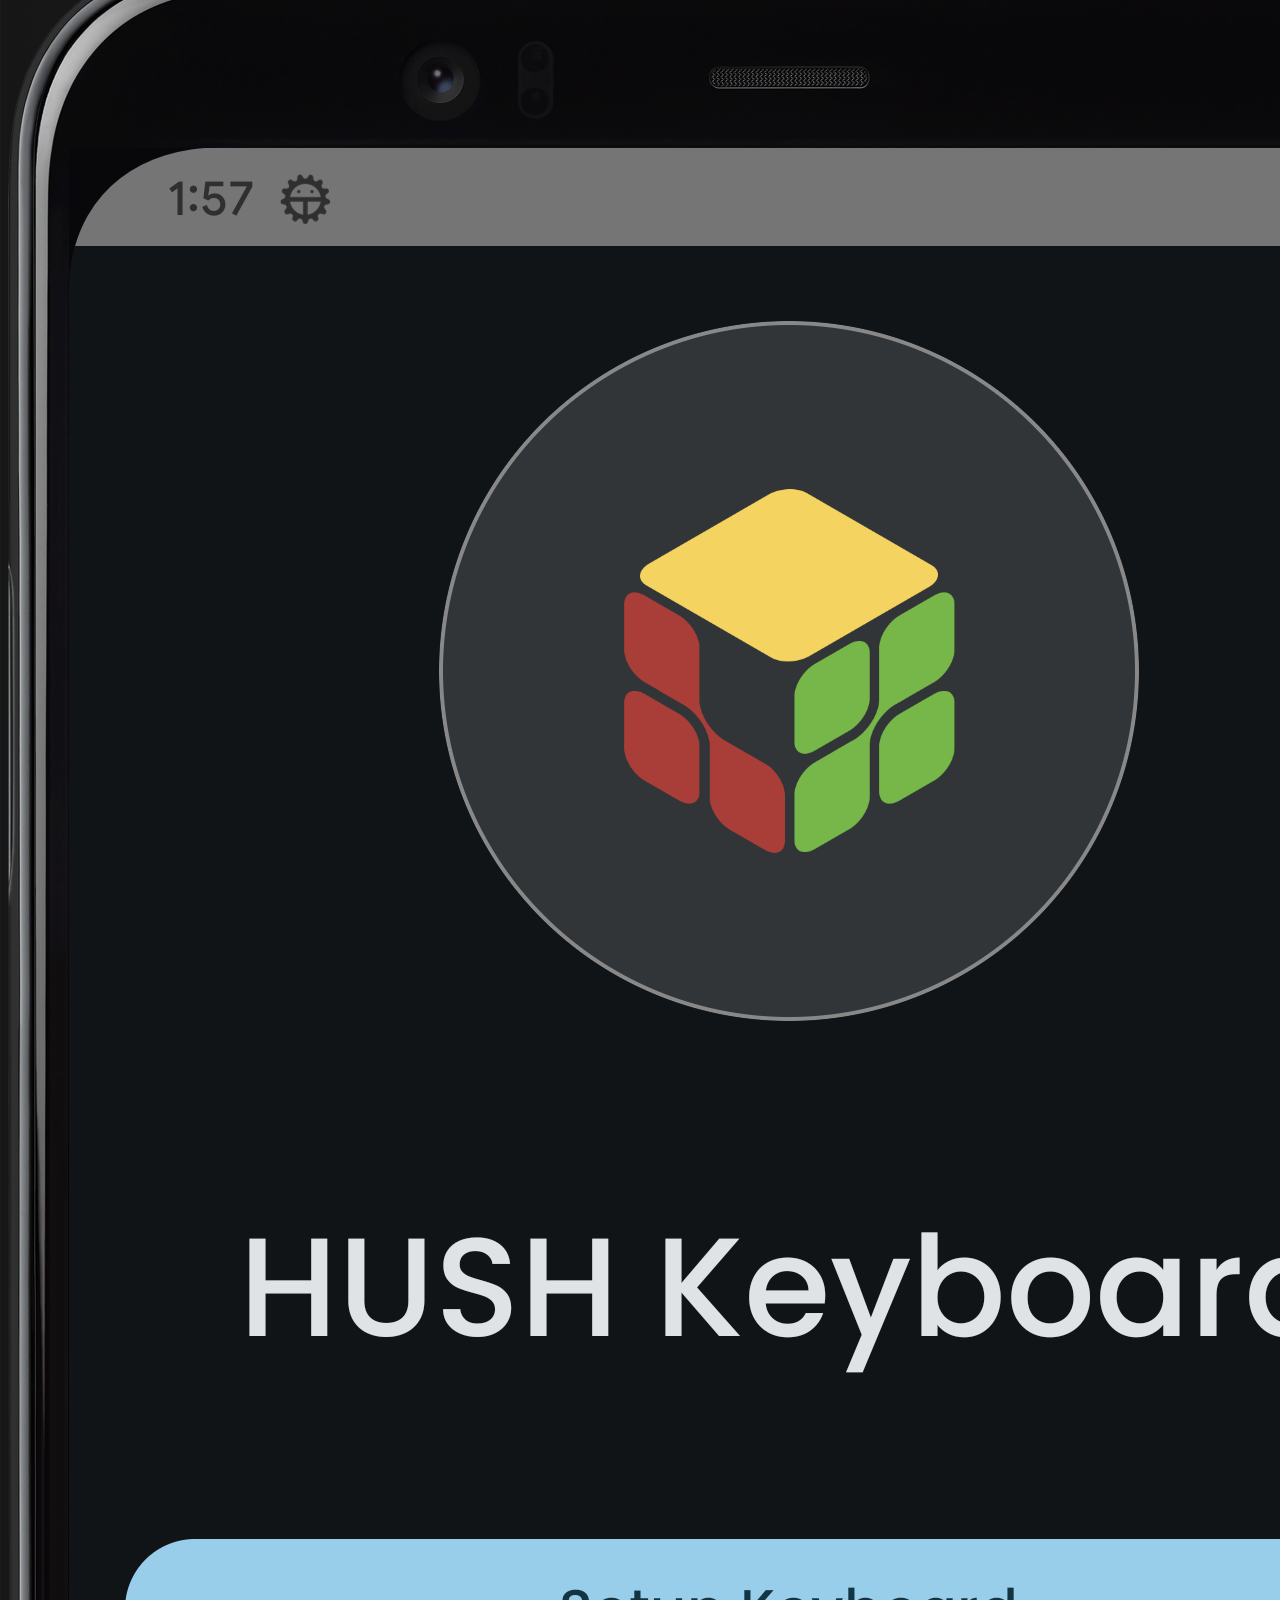
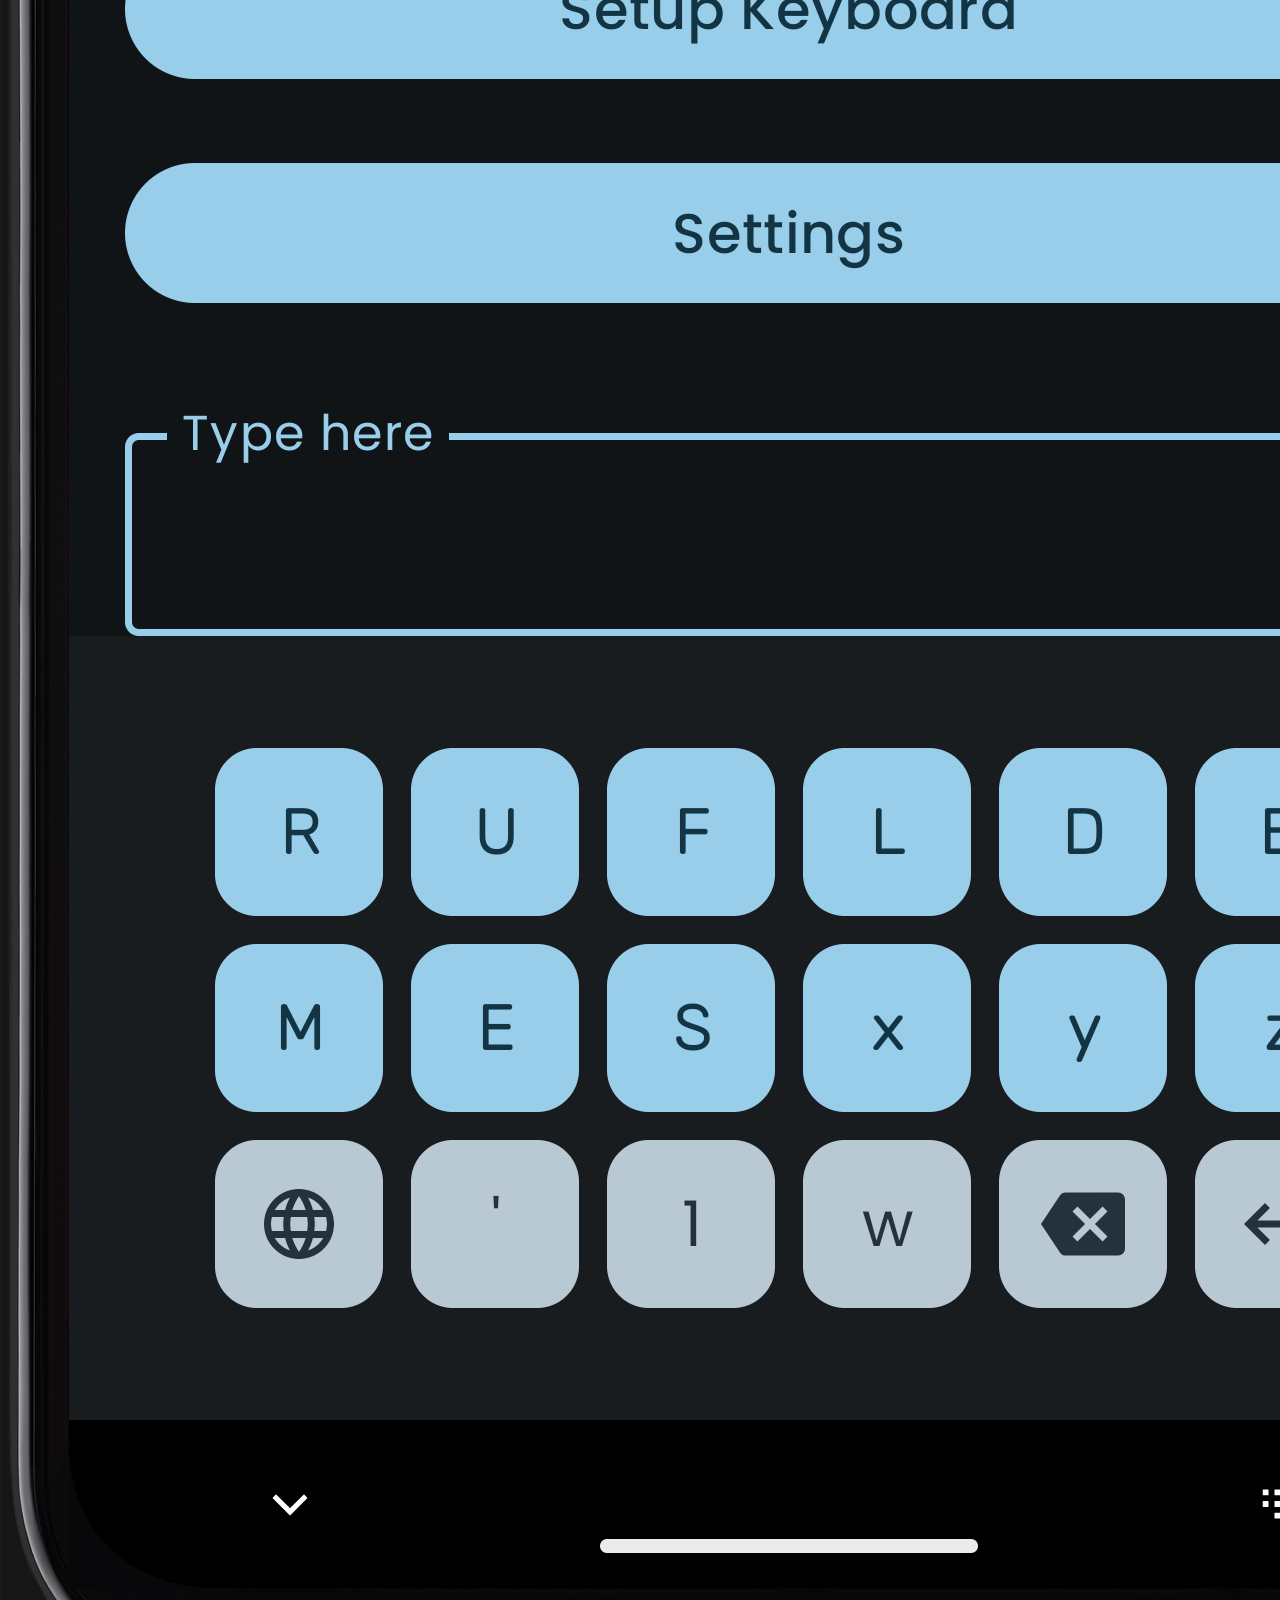
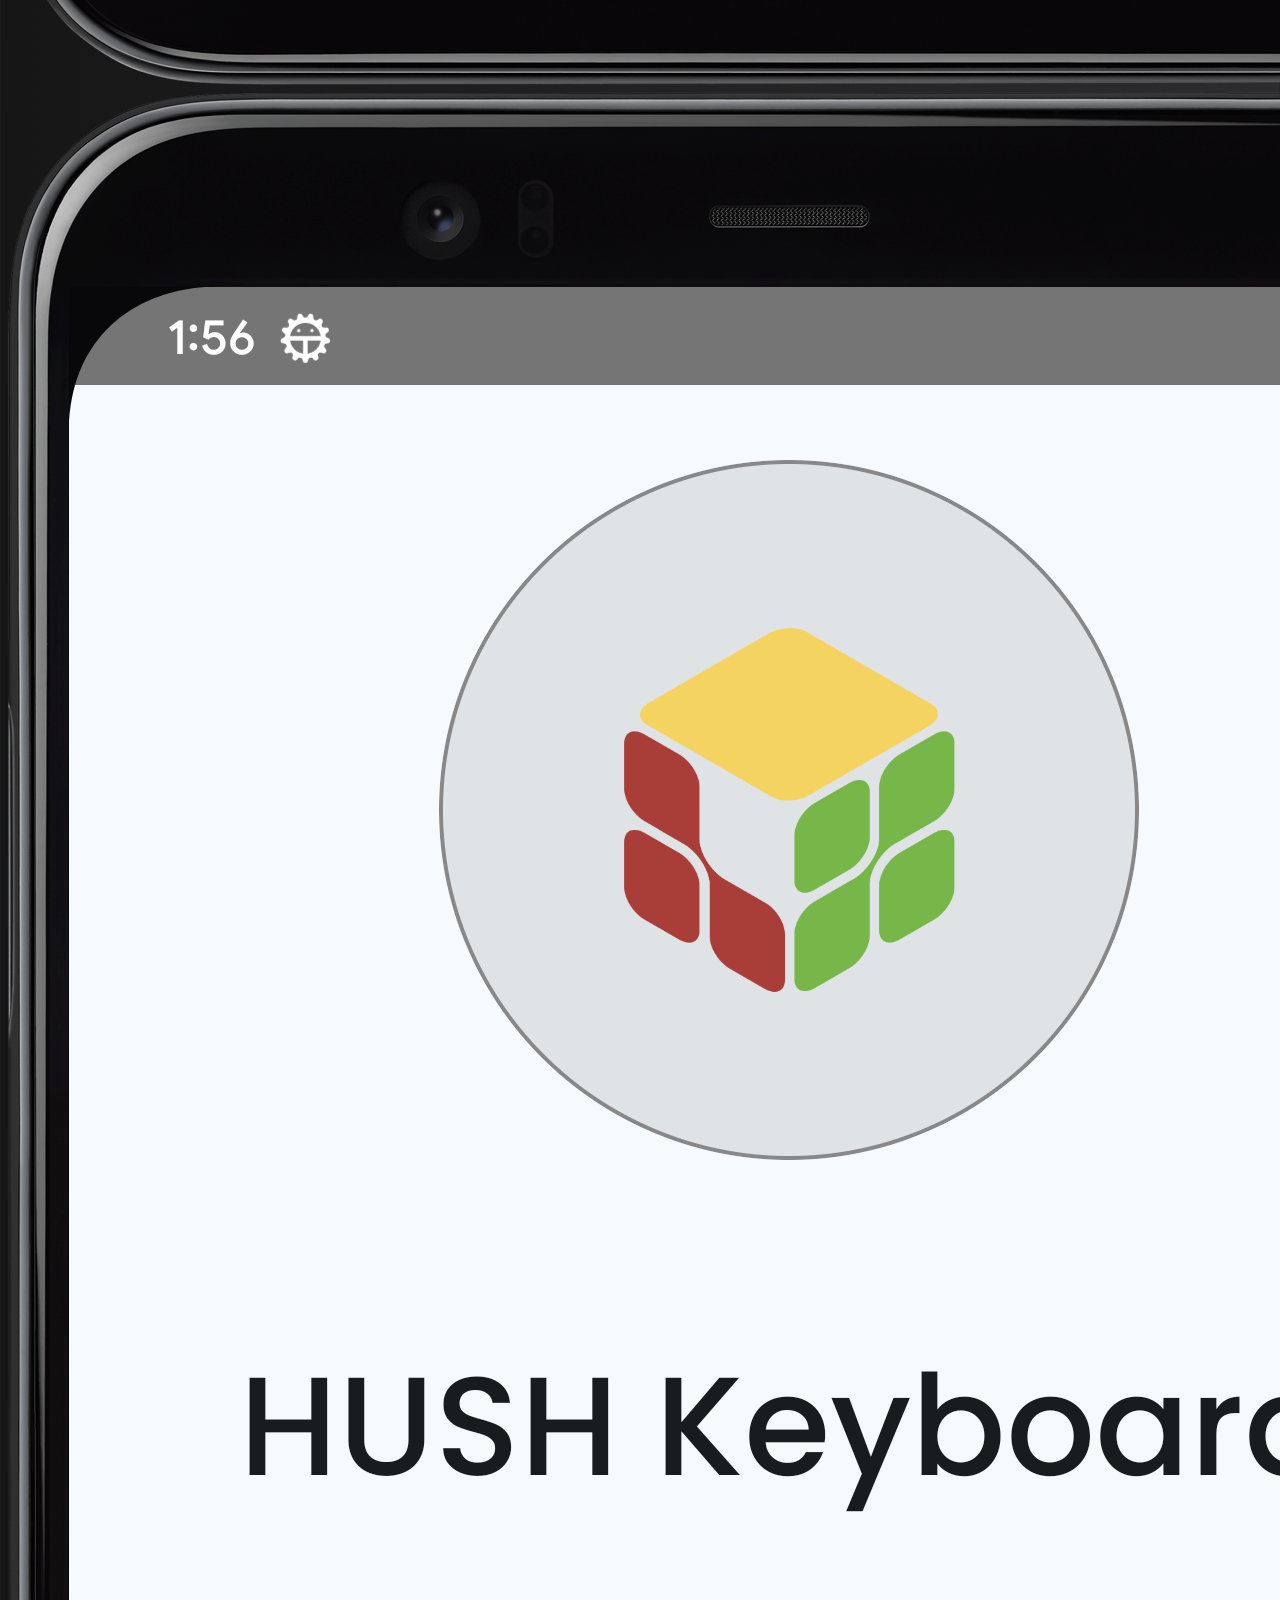
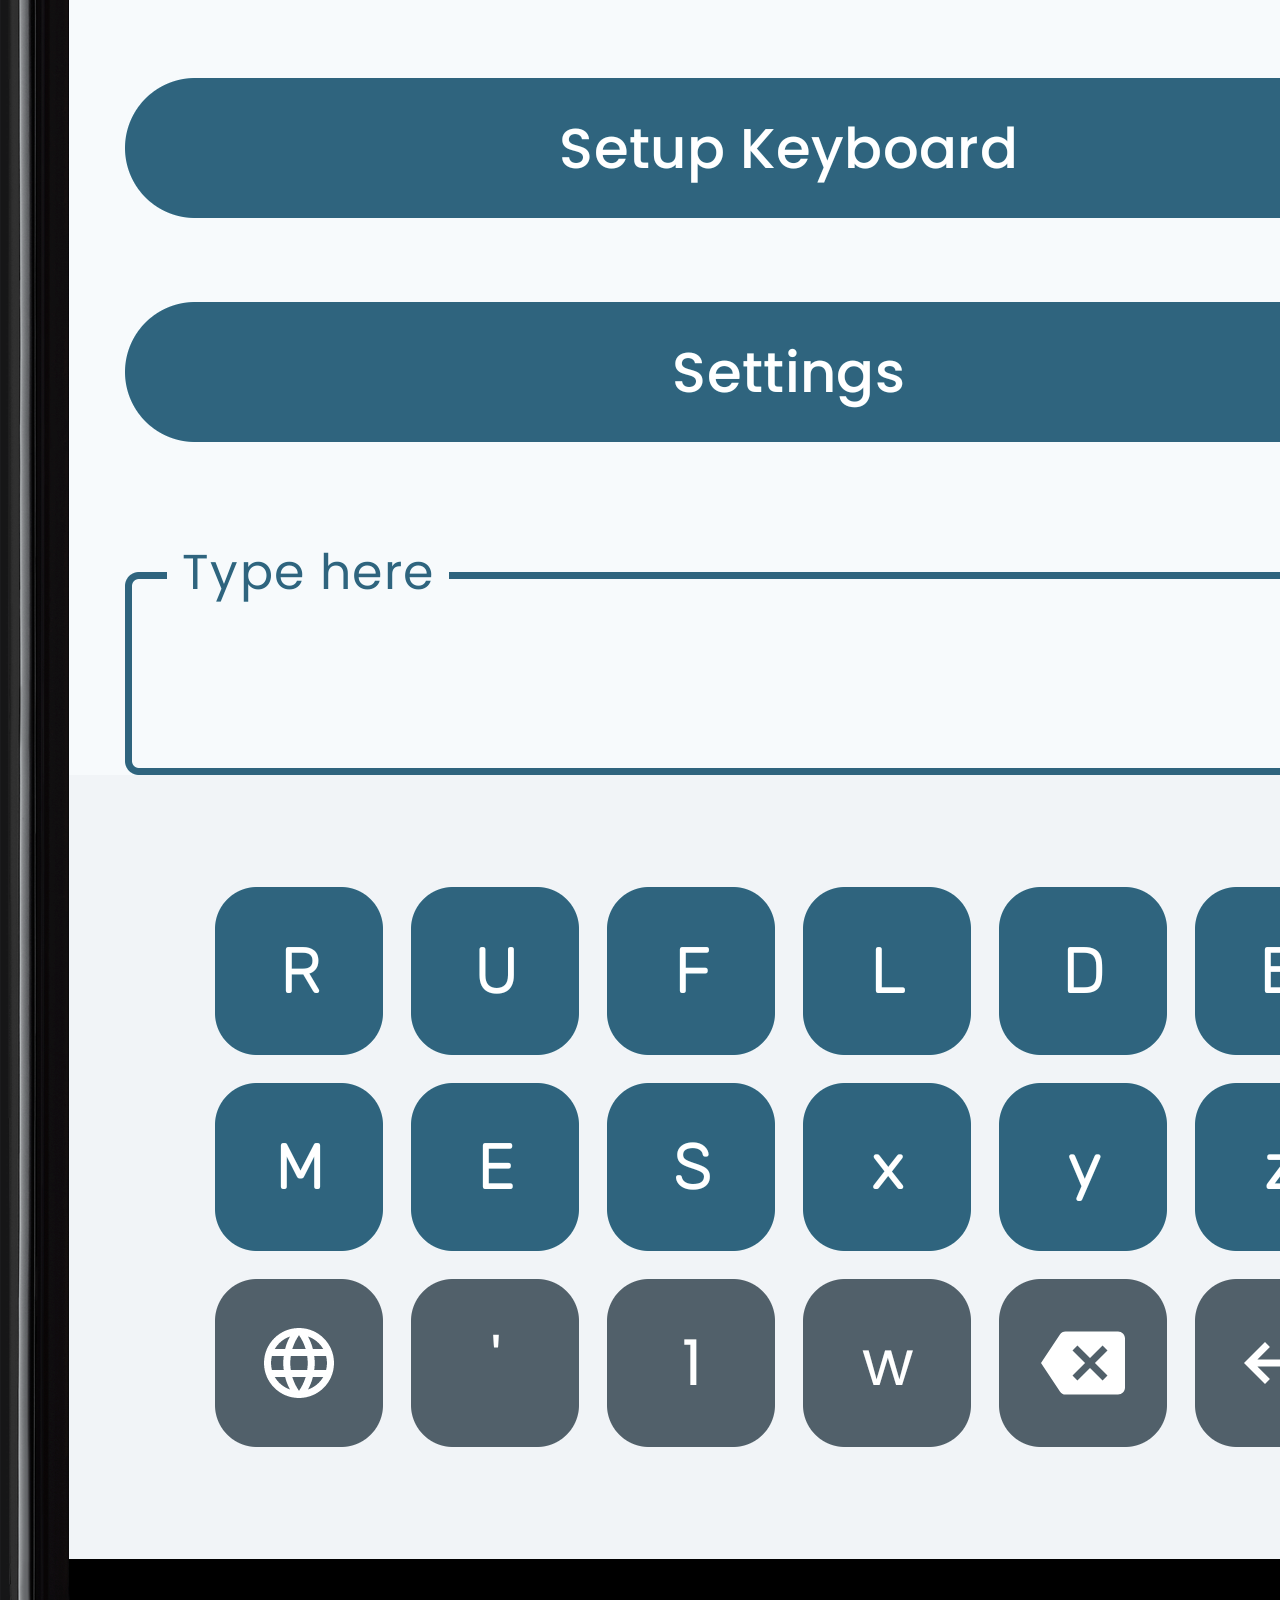
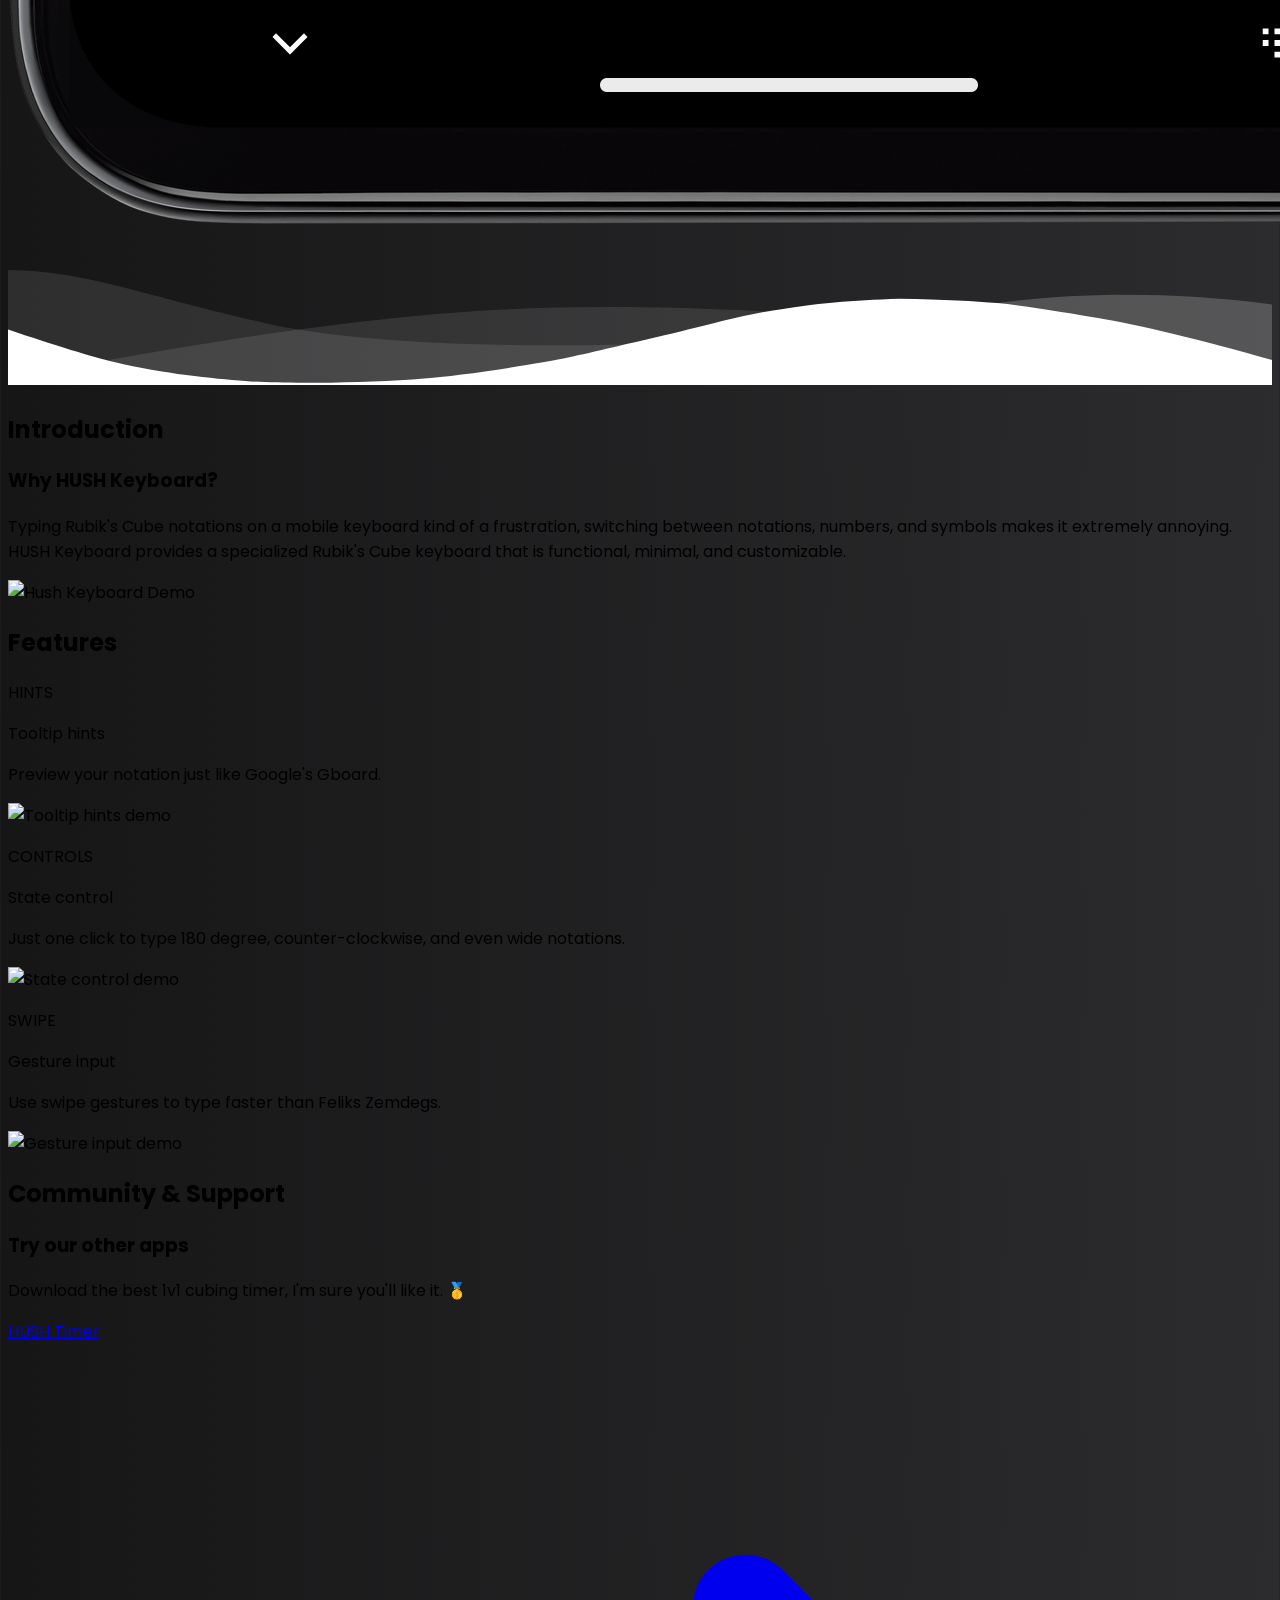
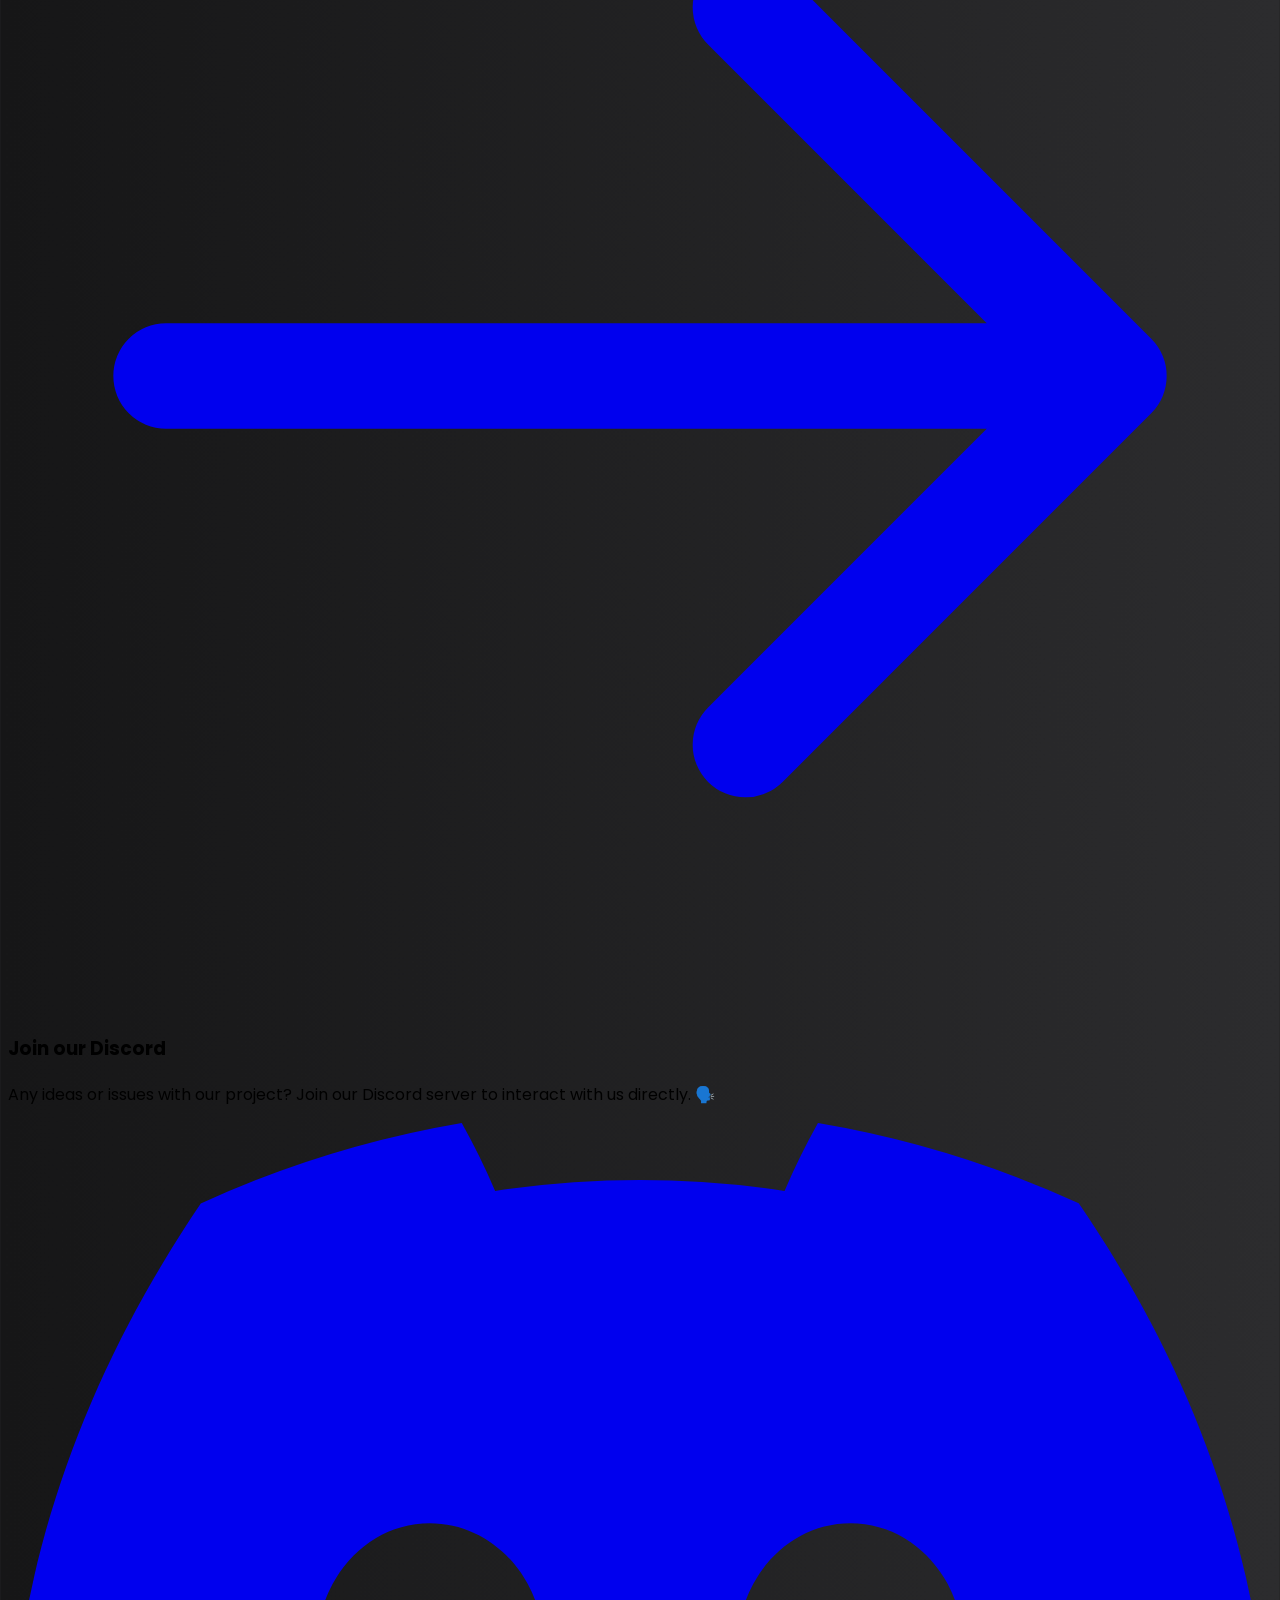
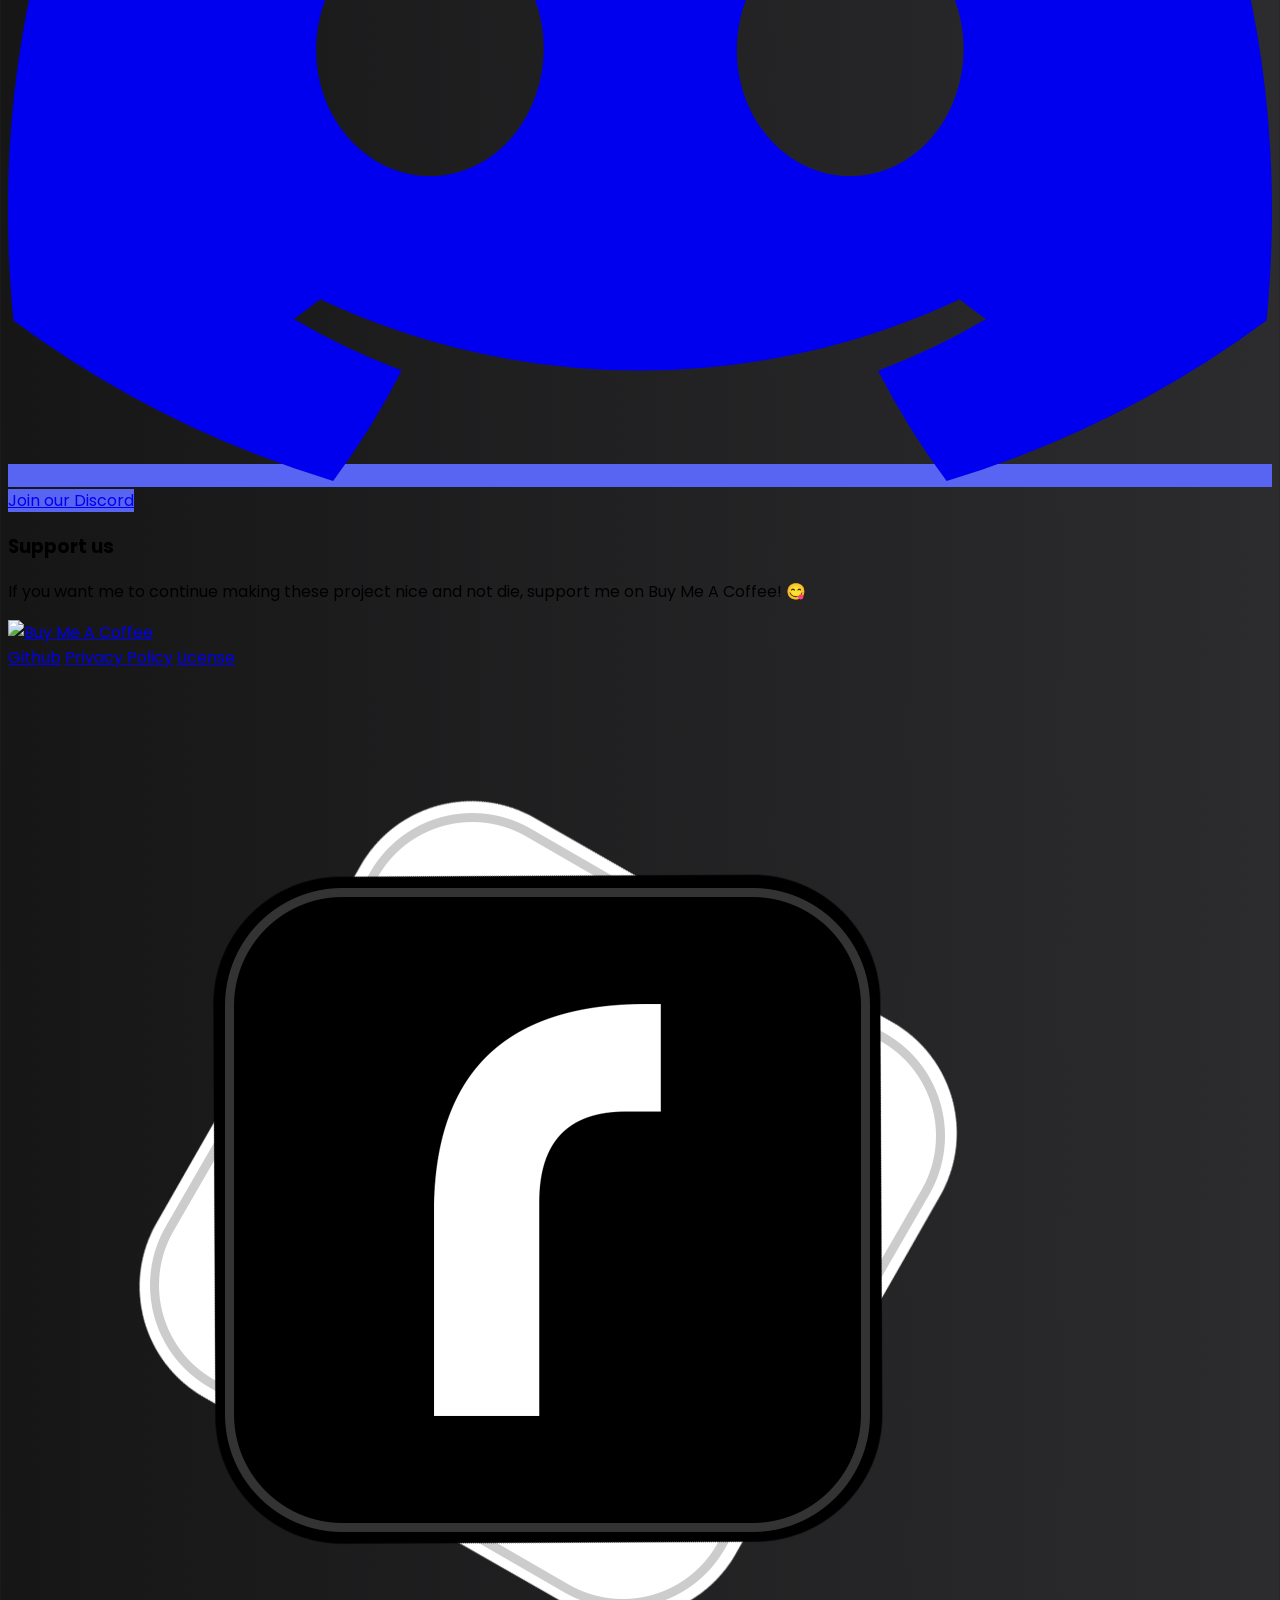
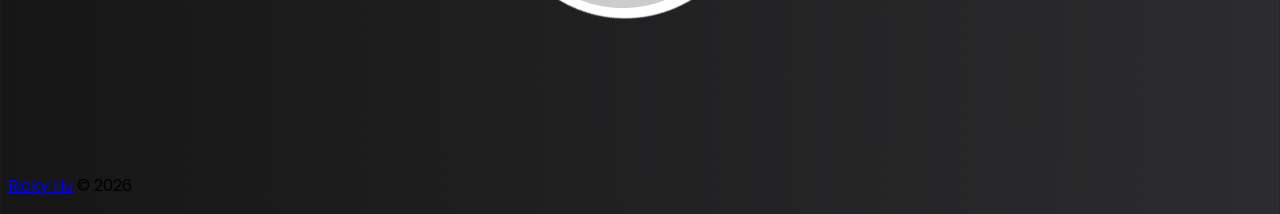
==== commit d8d98960: "fix: add noopener noreferrer for links Co-authored-by: Copilot <175728472+Copilot@users.noreply.gith" ====
--- a/index.html
+++ b/index.html
@@ -241,18 +241,18 @@
         <div class="container mx-auto px-8 py-10">
             <div class="w-full flex flex-col justify-center items-center text-center">
                 <div class="flex flex-row flex-wrap justify-center items-center gap-4 md:gap-8 mb-6">
-                    <a href="https://github.com/ricky9667/HushKeyboard" target="_blank"
-                        class="font-normal text-gray-600 hover:text-gray-900 hover:underline transition-all duration-300">GitHub</a>
-                    <a href="https://github.com/ricky9667/HushKeyboard/blob/master/privacy-policy.md" target="_blank"
+                    <a href="https://github.com/ricky9667/HushKeyboard" target="_blank" rel="noopener noreferrer"
+                        class="font-normal text-gray-600 hover:text-gray-900 hover:underline transition-all duration-300">Github</a>
+                    <a href="https://github.com/ricky9667/HushKeyboard/blob/master/privacy-policy.md" target="_blank" rel="noopener noreferrer"
                         class="font-normal text-gray-600 hover:text-gray-900 hover:underline transition-all duration-300">Privacy
                         Policy</a>
-                    <a href="https://github.com/ricky9667/HushKeyboard/blob/master/LICENSE" target="_blank"
+                    <a href="https://github.com/ricky9667/HushKeyboard/blob/master/LICENSE" target="_blank" rel="noopener noreferrer"
                         class="font-normal text-gray-600 hover:text-gray-900 hover:underline transition-all duration-300">License</a>
                 </div>
                 <div class="flex items-center justify-center gap-1">
                     <img src="assets/ricky-hu-logo.png" alt="Ricky Hu Logo" class="h-6 w-auto" />
                     <p class="text-gray-500 text-sm font-medium">
-                        <a href="https://ricky-hu.com" target="_blank">Ricky Hu</a>
+                        <a href="https://ricky-hu.com" target="_blank" rel="noopener noreferrer">Ricky Hu</a>
                         &copy;
                         <span id="copyright-year"></span>
                     </p>
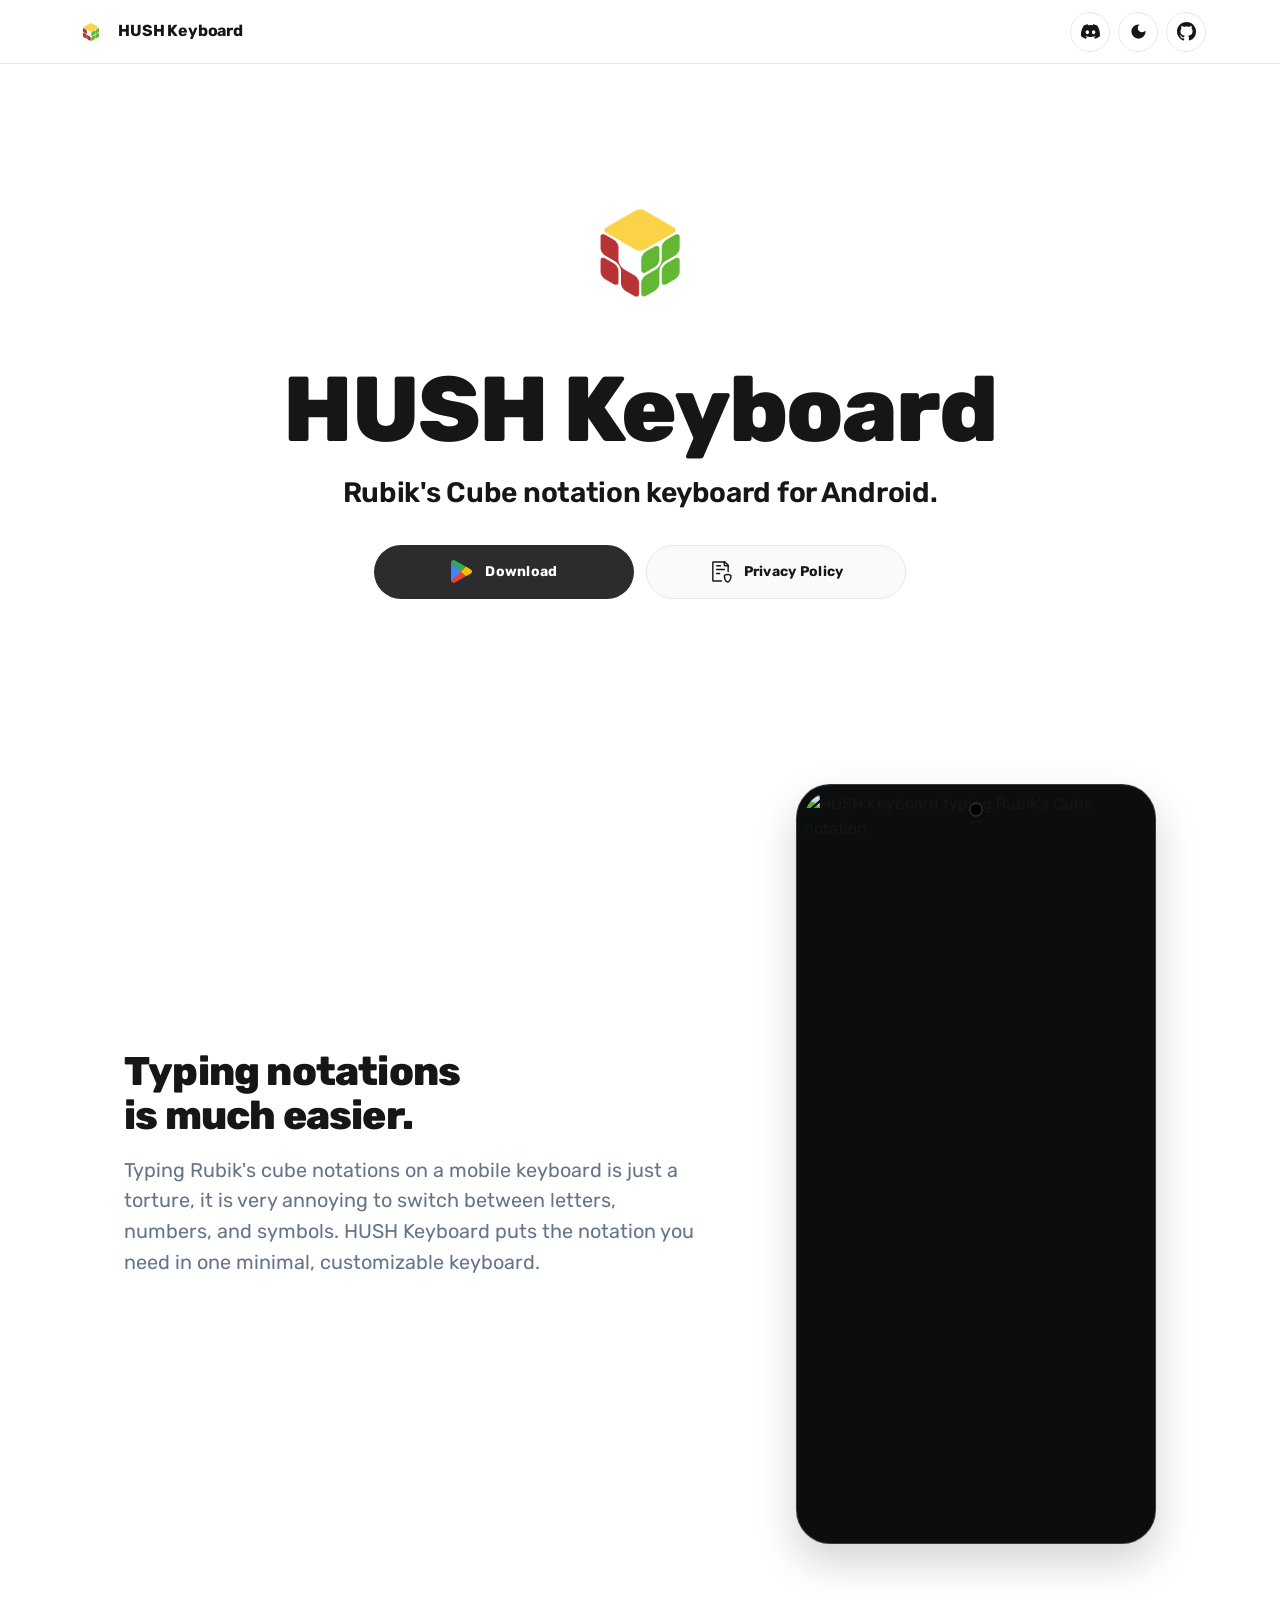
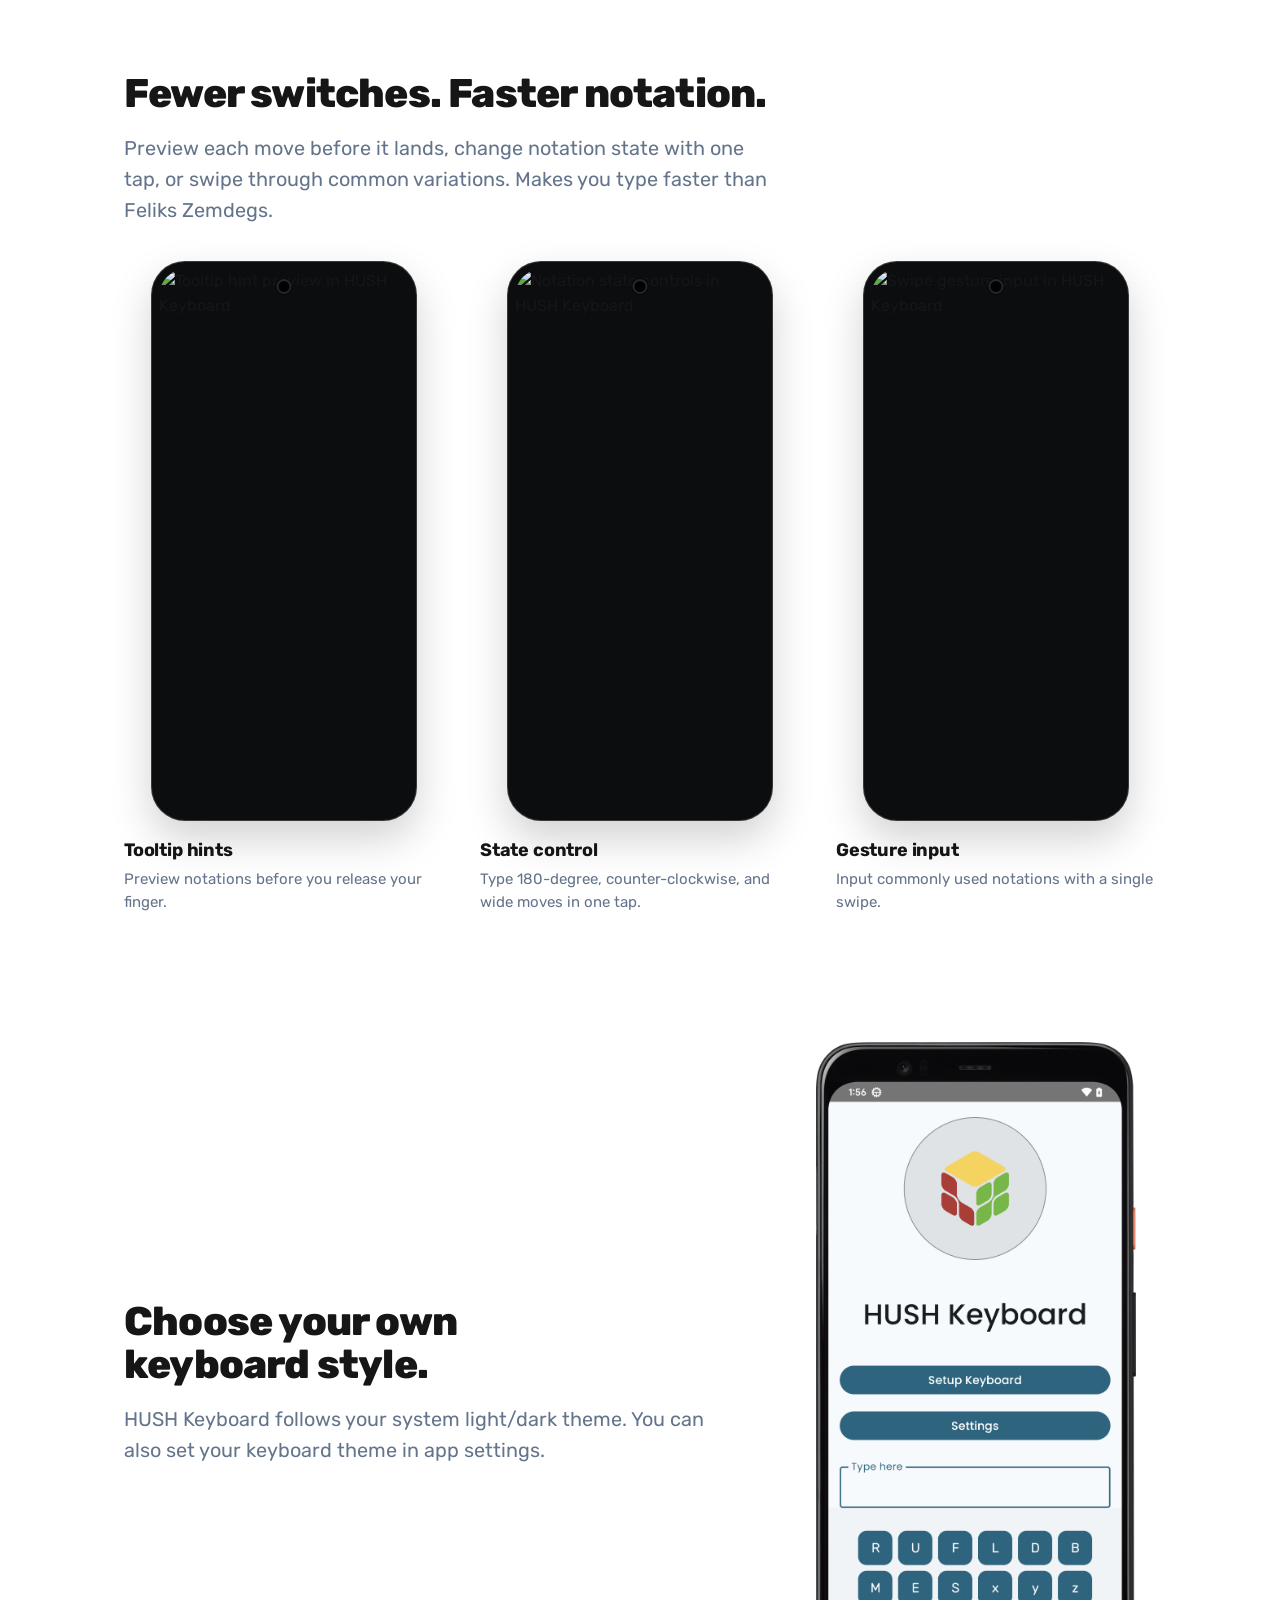
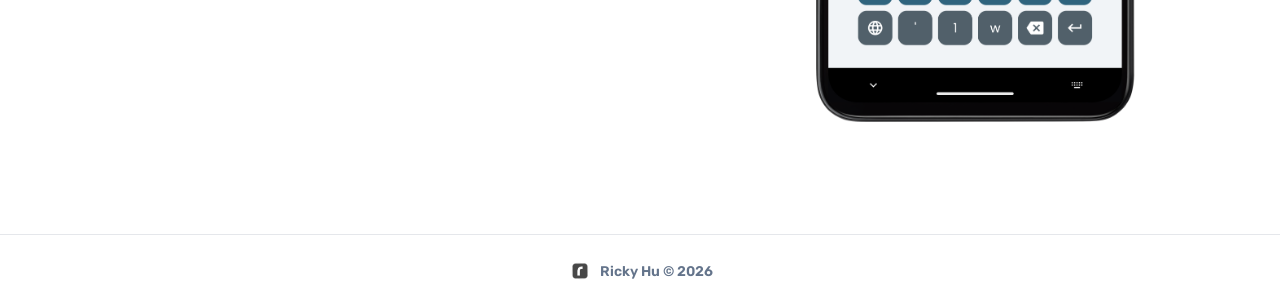
==== commit 304137fc: "feat: implement website with new design" ====
--- a/index.html
+++ b/index.html
@@ -1,268 +1,801 @@
-<!DOCTYPE html>
+<!doctype html>
 <html lang="en">
 
 <head>
-    <meta charset="UTF-8" />
-    <meta name="viewport" content="width=device-width, initial-scale=1.0" />
-    <meta http-equiv="X-UA-Compatible" content="ie=edge" />
-    <title>
-        HUSH Keyboard
-    </title>
-    <meta name="description"
-        content="A specialized Rubik's Cube keyboard that is functional, minimal, and customizable." />
-    <meta name="keywords" content="" />
-    <meta name="author" content="" />
-    <link rel="icon" type="image/png" href="assets/icon.png" />
-    <link rel="stylesheet" href="https://unpkg.com/tailwindcss@2.2.19/dist/tailwind.min.css" />
-    <!--Replace with your tailwind.css once created-->
-    <link href="https://fonts.googleapis.com/css?family=Poppins:400,700" rel="stylesheet" />
-    <!-- Define your gradient here - use online tools to find a gradient matching your branding-->
-    <style>
-        .gradient {
-            background: linear-gradient(90deg, #161617 0%, #2c2c2e 100%);
-        }
-    </style>
+  <meta charset="utf-8" />
+  <meta name="viewport" content="width=device-width, initial-scale=1" />
+  <meta name="description"
+    content="HUSH Keyboard is a minimal, customizable Rubik's Cube notation keyboard for Android." />
+  <meta name="theme-color" content="#ffffff" />
+  <title>HUSH Keyboard — Rubik's Cube notation keyboard for Android</title>
+  <link rel="icon" href="assets/icon.png" />
+  <link rel="preconnect" href="https://fonts.googleapis.com" />
+  <link rel="preconnect" href="https://fonts.gstatic.com" crossorigin />
+  <link href="https://fonts.googleapis.com/css2?family=Rubik:wght@400;600;700;800&display=swap" rel="stylesheet" />
+  <style>
+    :root {
+      color-scheme: light;
+      --bg: oklch(100% 0 89.88);
+      --surface: oklch(98.42% 0.0034 247.86);
+      --fg: oklch(20.06% 0.002 286.22);
+      --muted: oklch(55.44% 0.0407 257.42);
+      --border: oklch(92.76% 0.0058 264.53);
+      --accent: oklch(29.39% 0.0036 286.18);
+      --accent-on: oklch(100% 0 89.88);
+      --accent-hover: color-mix(in oklab, var(--accent), white 14%);
+      --accent-active: color-mix(in oklab, var(--accent), black 10%);
+      --font-display: "Rubik", system-ui, -apple-system, "Segoe UI", Arial, sans-serif;
+      --font-body: "Rubik", system-ui, -apple-system, "Segoe UI", Arial, sans-serif;
+      --space-2: 8px;
+      --space-6: 24px;
+      --tracking-display: -0.02em;
+      --radius-pill: 9999px;
+      --focus-ring: 0 0 0 2px var(--bg), 0 0 0 4px var(--accent);
+      --ease-standard: cubic-bezier(0.2, 0, 0, 1);
+      --container-max: 1180px;
+      --container-gutter-desktop: 24px;
+      --container-gutter-phone: 16px;
+    }
+
+    html[data-theme="dark"] {
+      color-scheme: dark;
+      --bg: oklch(0% 0 0);
+      --surface: oklch(20.06% 0.002 286.22);
+      --fg: oklch(98.42% 0.0034 247.86);
+      --muted: oklch(74.39% 0.0298 254.06);
+      --border: color-mix(in oklab, var(--fg), transparent 84%);
+      --accent: oklch(100% 0 89.88);
+      --accent-on: oklch(0% 0 0);
+      --accent-hover: color-mix(in oklab, var(--accent), black 10%);
+      --accent-active: color-mix(in oklab, var(--accent), black 18%);
+    }
+
+    * {
+      box-sizing: border-box;
+    }
+
+    html {
+      scroll-behavior: smooth;
+    }
+
+    body {
+      margin: 0;
+      background: var(--bg);
+      color: var(--fg);
+      font: 400 16px/1.55 var(--font-body);
+      -webkit-font-smoothing: antialiased;
+      text-rendering: optimizeLegibility;
+    }
+
+    img {
+      display: block;
+      max-width: 100%;
+    }
+
+    a {
+      color: inherit;
+    }
+
+    button,
+    a {
+      -webkit-tap-highlight-color: transparent;
+    }
+
+    :focus-visible {
+      outline: none;
+      box-shadow: var(--focus-ring);
+    }
+
+    .site-header {
+      position: sticky;
+      top: 0;
+      z-index: 20;
+      height: 64px;
+      border-bottom: 1px solid var(--border);
+      background: color-mix(in oklab, var(--bg), transparent 12%);
+      backdrop-filter: blur(14px);
+      -webkit-backdrop-filter: blur(14px);
+    }
+
+    .header-inner {
+      width: min(100%, var(--container-max));
+      height: 100%;
+      margin: auto;
+      padding: 0 24px;
+      display: flex;
+      align-items: center;
+      justify-content: space-between;
+    }
+
+    .brand {
+      display: inline-flex;
+      align-items: center;
+      gap: 10px;
+      text-decoration: none;
+      font-weight: 700;
+      letter-spacing: -0.01em;
+    }
+
+    .brand img {
+      width: 34px;
+      height: 34px;
+    }
+
+    .header-actions {
+      display: flex;
+      gap: 8px;
+    }
+
+    .icon-button {
+      width: 40px;
+      height: 40px;
+      display: grid;
+      place-items: center;
+      border: 1px solid var(--border);
+      border-radius: 50%;
+      background: transparent;
+      color: var(--fg);
+      cursor: pointer;
+      transition: background 150ms, transform 150ms;
+    }
+
+    .icon-button:hover {
+      background: var(--surface);
+      transform: translateY(-1px);
+    }
+
+    .icon-button .icon {
+      width: 19px;
+      height: 19px;
+      line-height: 1;
+    }
+
+    .hero {
+      min-height: min(640px, calc(100vh - 64px));
+      padding: 72px 24px;
+      display: grid;
+      place-items: center;
+      text-align: center;
+    }
+
+    .hero-inner {
+      width: min(100%, 850px);
+    }
+
+    .hero-logo {
+      width: clamp(120px, 14vw, 168px);
+      margin: 0 auto 28px;
+    }
+
+    .hero h1 {
+      margin: 0;
+      font: 800 clamp(43px, 7.2vw, 92px)/0.98 var(--font-display);
+      letter-spacing: var(--tracking-display);
+      white-space: nowrap;
+    }
+
+    .hero-subtitle {
+      margin: 20px auto 0;
+      font-size: clamp(19px, 2.2vw, 30px);
+      font-weight: 600;
+      line-height: 1.25;
+      letter-spacing: -0.01em;
+      text-wrap: balance;
+    }
+
+    .hero-actions {
+      margin-top: 34px;
+      display: flex;
+      justify-content: center;
+      flex-wrap: wrap;
+      gap: 12px;
+    }
+
+    .button {
+      min-height: 54px;
+      min-width: 260px;
+      padding: 14px 32px;
+      border: 1px solid transparent;
+      border-radius: var(--radius-pill);
+      display: inline-flex;
+      align-items: center;
+      justify-content: center;
+      gap: 12px;
+      font-size: 14px;
+      font-weight: 700;
+      letter-spacing: .02em;
+      text-decoration: none;
+      transition: transform 220ms var(--ease-standard), background 150ms, border-color 150ms;
+    }
+
+    .button:hover {
+      transform: translateY(-2px);
+    }
+
+    .button:active {
+      transform: none;
+    }
+
+    .button-primary {
+      background: var(--accent);
+      color: var(--accent-on);
+    }
+
+    .button-primary:hover {
+      background: var(--accent-hover);
+    }
+
+    .button-primary:active {
+      background: var(--accent-active);
+    }
+
+    .button-secondary {
+      background: var(--surface);
+      border-color: var(--border);
+    }
+
+    .button svg,
+    .button .icon {
+      width: 23px;
+      height: 23px;
+      flex: none;
+    }
+
+    main {
+      width: min(100%, 1080px);
+      margin: auto;
+      padding: 80px 24px 112px;
+      display: grid;
+      gap: clamp(72px, 10vw, 128px);
+    }
+
+    .section-copy {
+      max-width: 72ch;
+    }
+
+    .side-preview-section,
+    .introduction-layout {
+      display: grid;
+      grid-template-columns: minmax(0, 1fr) minmax(260px, 360px);
+      align-items: center;
+      gap: clamp(40px, 7vw, 88px);
+    }
+
+    .side-preview-section .proof,
+    .introduction-layout .proof {
+      width: 100%;
+      margin: 0;
+    }
+
+    section h2 {
+      margin: 0;
+      font: 800 clamp(28px, 3.2vw, 40px)/1.08 var(--font-display);
+      letter-spacing: var(--tracking-display);
+      text-wrap: balance;
+    }
+
+    .section-copy>p:last-child {
+      margin: 18px 0 0;
+      color: var(--muted);
+      font-size: clamp(17px, 1.55vw, 21px);
+      line-height: 1.55;
+      text-wrap: pretty;
+    }
+
+    .proof {
+      margin: 36px 0 0;
+    }
+
+    .proof img {
+      width: 100%;
+      height: auto;
+      object-fit: contain;
+    }
+
+    .pixel-frame {
+      position: relative;
+      width: 100%;
+      aspect-ratio: 1440 / 3040;
+      padding: 7px;
+      overflow: hidden;
+      border: 1px solid color-mix(in oklab, white, transparent 82%);
+      border-radius: 34px;
+      background: oklch(16% 0.004 260);
+      box-shadow: 0 18px 42px color-mix(in oklab, black, transparent 82%);
+    }
+
+    .pixel-frame::after {
+      content: "";
+      position: absolute;
+      top: 17px;
+      left: 50%;
+      width: 11px;
+      height: 11px;
+      border: 2px solid oklch(27% 0.006 260);
+      border-radius: 50%;
+      background: oklch(7% 0.004 260);
+      transform: translateX(-50%);
+      box-shadow: 0 0 0 1px oklch(5% 0 0 / .55);
+      z-index: 1;
+    }
+
+    .proof .pixel-frame img {
+      width: 100%;
+      height: 100%;
+      border-radius: 27px;
+      object-fit: cover;
+    }
+
+    .proof-single {
+      width: min(100%, 520px);
+    }
+
+    .proof-grid {
+      display: grid;
+      grid-template-columns: repeat(3, minmax(0, 1fr));
+      gap: clamp(20px, 3vw, 36px);
+      align-items: start;
+    }
+
+    .proof-grid figure {
+      margin: 0;
+      min-width: 0;
+    }
+
+    .proof-grid .pixel-frame {
+      width: auto;
+      height: clamp(330px, 44vw, 560px);
+      margin-inline: auto;
+    }
+
+    .proof-grid h3 {
+      margin: 18px 0 6px;
+      font-size: 18px;
+      line-height: 1.25;
+      letter-spacing: -0.01em;
+    }
+
+    .proof-grid p {
+      margin: 0;
+      color: var(--muted);
+      font-size: 15px;
+    }
+
+    .preview-grid {
+      display: grid;
+      grid-template-columns: minmax(0, 1fr);
+      width: min(100%, 560px);
+    }
+
+    .preview-grid figure {
+      margin: 0;
+    }
+
+    .preview-grid img {
+      width: 100%;
+      height: clamp(480px, 58vw, 680px);
+      aspect-ratio: 1571 / 3332;
+      object-fit: contain;
+    }
+
+    .theme-preview {
+      display: none;
+    }
+
+    html[data-theme="light"] .theme-preview-light,
+    html[data-theme="dark"] .theme-preview-dark {
+      display: block;
+    }
+
+    .site-footer {
+      display: flex;
+      align-items: center;
+      justify-content: center;
+      gap: var(--space-2);
+      border-top: 1px solid var(--border);
+      padding: var(--space-6) var(--container-gutter-desktop);
+      color: var(--muted);
+      font-family: var(--font-body);
+      font-size: 14px;
+      font-weight: 600;
+    }
+
+    .site-footer img {
+      width: auto;
+      height: 24px;
+      opacity: .72;
+    }
+
+    .site-footer p {
+      margin: 0;
+    }
+
+    .site-footer a {
+      color: inherit;
+      text-decoration: none;
+    }
+
+    .site-footer a:hover {
+      color: var(--fg);
+    }
+
+    .reveal {
+      opacity: 0;
+      transform: translateY(16px);
+    }
+
+    .is-ready .reveal {
+      animation: reveal 560ms var(--ease-standard) forwards;
+    }
+
+    .is-ready .delay-1 {
+      animation-delay: 70ms;
+    }
+
+    .is-ready .delay-2 {
+      animation-delay: 140ms;
+    }
+
+    .is-ready .delay-3 {
+      animation-delay: 210ms;
+    }
+
+    @keyframes reveal {
+      to {
+        opacity: 1;
+        transform: translateY(0);
+      }
+    }
+
+    @media (max-width: 900px) {
+      main {
+        padding-top: 64px;
+        gap: 88px;
+      }
+
+      .side-preview-section,
+      .introduction-layout {
+        grid-template-columns: minmax(0, 1fr) minmax(220px, 300px);
+        gap: 36px;
+      }
+
+      .proof-grid {
+        grid-template-columns: repeat(2, minmax(0, 1fr));
+      }
+
+      .proof-grid figure:last-child {
+        grid-column: 1 / -1;
+        width: calc(50% - 10px);
+      }
+
+      .preview-grid {
+        grid-template-columns: minmax(0, 1fr);
+      }
+    }
+
+    @media (max-width: 640px) {
+      .site-header {
+        height: 58px;
+      }
+
+      .header-inner {
+        padding-inline: 16px;
+      }
+
+      .brand span {
+        display: none;
+      }
+
+      .hero {
+        min-height: auto;
+        padding: 70px 16px 64px;
+      }
+
+      .hero-logo {
+        width: 112px;
+        margin-bottom: 24px;
+      }
+
+      .hero h1 {
+        font-size: clamp(36px, 11.3vw, 54px);
+      }
+
+      .hero-subtitle {
+        max-width: 22ch;
+        white-space: normal;
+      }
+
+      .hero-actions {
+        width: 100%;
+        margin-top: 28px;
+      }
+
+      .button {
+        width: 100%;
+        min-width: 0;
+      }
+
+      main {
+        padding: 48px 16px 80px;
+        gap: 72px;
+      }
+
+      .proof {
+        margin-top: 28px;
+      }
+
+      .side-preview-section,
+      .introduction-layout {
+        grid-template-columns: 1fr;
+        gap: 28px;
+      }
+
+      .side-preview-section .proof,
+      .introduction-layout .proof {
+        width: min(100%, 520px);
+        margin: 0;
+      }
+
+      .proof-grid,
+      .preview-grid {
+        grid-template-columns: 1fr;
+        gap: 40px;
+      }
+
+      .proof-grid figure:last-child {
+        grid-column: auto;
+        width: auto;
+      }
+
+      .proof-grid img,
+      .preview-grid img {
+        height: auto;
+      }
+
+      .site-footer {
+        padding-inline: var(--container-gutter-phone);
+      }
+    }
+
+    @media (max-width: 380px) {
+      .hero-logo {
+        width: 100px;
+      }
+
+      .hero h1 {
+        font-size: 35px;
+      }
+
+      .hero-subtitle {
+        font-size: 18px;
+      }
+    }
+
+    @media (prefers-reduced-motion: reduce) {
+      html {
+        scroll-behavior: auto;
+      }
+
+      *,
+      *::before,
+      *::after {
+        animation-duration: .01ms !important;
+        animation-delay: 0ms !important;
+        transition-duration: .01ms !important;
+      }
+
+      .reveal {
+        opacity: 1;
+        transform: none;
+      }
+
+      .button:hover,
+      .icon-button:hover {
+        transform: none;
+      }
+    }
+  </style>
 </head>
 
-<body class="leading-normal tracking-normal text-white gradient" style="font-family: 'Poppins', sans-serif;">
-    <!--Hero-->
-    <div class="pt-24">
-        <div class="container px-3 mx-auto flex flex-wrap flex-col md:flex-row items-center">
-            <!--Left Col-->
-            <div class="flex flex-col w-full md:w-2/5 justify-center items-start text-center md:text-left">
-                <h1 class="my-4 text-5xl md:text-7xl font-bold leading-tight">
-                    HUSH Keyboard
-                </h1>
-                <p class="leading-normal text-2xl mb-8">
-                    Rubik's Cube notation keyboard for Android.
-                </p>
-                <a href="https://play.google.com/store/apps/details?id=com.rickyhu.hushkeyboard"
-                    class="mx-auto lg:mx-0 bg-white text-gray-800 font-bold rounded-full my-6 py-4 px-8 shadow-lg focus:outline-none focus:shadow-outline transform transition hover:scale-105 duration-300 ease-in-out inline-flex items-center gap-2 relative z-10">
-                    <svg class="h-6 w-6" xmlns="http://www.w3.org/2000/svg" fill-rule="evenodd" clip-rule="evenodd"
-                        image-rendering="optimizeQuality" shape-rendering="geometricPrecision"
-                        text-rendering="geometricPrecision" viewBox="0 0 466 511.98">
-                        <g fill-rule="nonzero">
-                            <path fill="#EA4335"
-                                d="M199.9 237.8 1.4 470.17c7.22 24.57 30.16 41.81 55.8 41.81 11.16 0 20.93-2.79 29.3-8.37l244.16-139.46L199.9 237.8z" />
-                            <path fill="#FBBC04"
-                                d="m433.91 205.1-104.65-60-111.61 110.22 113.01 108.83 104.64-58.6c18.14-9.77 30.7-29.3 30.7-50.23-1.4-20.93-13.95-40.46-32.09-50.22z" />
-                            <path fill="#34A853"
-                                d="M199.42 273.45 329.27 145.1 87.9 8.37C79.53 2.79 68.36 0 57.2 0 30.7 0 6.98 18.14 1.4 41.86l198.02 231.59z" />
-                            <path fill="#4285F4"
-                                d="M1.39 41.86C0 46.04 0 51.63 0 57.2v397.64c0 5.57 0 9.76 1.4 15.34l216.27-214.86L1.39 41.86z" />
-                        </g>
-                    </svg>
-                    <span>Download</span>
-                </a>
-            </div>
-            <!--Right Col-->
-            <div class="w-full md:w-3/5 py-6 flex justify-center items-center">
-                <div class="w-3/4 flex justify-center items-center gap-4 md:gap-8">
-                    <img class="w-1/2 z-50 object-contain" src="assets/preview-dark.png" alt="Dark Preview" />
-                    <img class="w-1/2 z-50 object-contain" src="assets/preview-light.png" alt="Light Preview" />
-                </div>
-            </div>
+<body>
+  <header class="site-header" data-od-id="header">
+    <div class="header-inner">
+      <a class="brand" href="#top" aria-label="HUSH Keyboard home">
+        <img src="assets/icon.png" alt="" />
+        <span>HUSH Keyboard</span>
+      </a>
+      <div class="header-actions">
+        <a class="icon-button" href="https://discord.com/invite/GjfMKprt7q" target="_blank" rel="noopener noreferrer"
+          aria-label="Join our Discord">
+          <svg class="icon" viewBox="0 0 16 16" aria-hidden="true">
+            <path fill="currentColor"
+              d="M13.545 2.907a13.2 13.2 0 0 0-3.257-1.011a.05.05 0 0 0-.052.025c-.141.25-.297.577-.406.833a12.2 12.2 0 0 0-3.658 0a8 8 0 0 0-.412-.833a.05.05 0 0 0-.052-.025c-1.125.194-2.22.534-3.257 1.011a.04.04 0 0 0-.021.018C.356 6.024-.213 9.047.066 12.032q.003.022.021.037a13.3 13.3 0 0 0 3.995 2.02a.05.05 0 0 0 .056-.019q.463-.63.818-1.329a.05.05 0 0 0-.01-.059l-.018-.011a9 9 0 0 1-1.248-.595a.05.05 0 0 1-.02-.066l.015-.019q.127-.095.248-.195a.05.05 0 0 1 .051-.007c2.619 1.196 5.454 1.196 8.041 0a.05.05 0 0 1 .053.007q.121.1.248.195a.05.05 0 0 1-.004.085a8 8 0 0 1-1.249.594a.05.05 0 0 0-.03.03a.05.05 0 0 0 .003.041c.24.465.515.909.817 1.329a.05.05 0 0 0 .056.019a13.2 13.2 0 0 0 4.001-2.02a.05.05 0 0 0 .021-.037c.334-3.451-.559-6.449-2.366-9.106a.03.03 0 0 0-.02-.019m-8.198 7.307c-.789 0-1.438-.724-1.438-1.612s.637-1.613 1.438-1.613c.807 0 1.45.73 1.438 1.613c0 .888-.637 1.612-1.438 1.612m5.316 0c-.788 0-1.438-.724-1.438-1.612s.637-1.613 1.438-1.613c.807 0 1.451.73 1.438 1.613c0 .888-.631 1.612-1.438 1.612" />
+          </svg>
+        </a>
+        <button class="icon-button" id="theme-toggle" type="button" aria-label="Switch to dark theme"
+          aria-pressed="false">
+          <svg class="icon" id="theme-icon" viewBox="0 0 24 24" aria-hidden="true">
+            <path fill="currentColor"
+              d="M12 21q-3.75 0-6.375-2.625T3 12t2.625-6.375T12 3q.35 0 .688.025t.662.075q-1.025.725-1.638 1.888T11.1 7.5q0 2.25 1.575 3.825T16.5 12.9q1.375 0 2.525-.613T20.9 10.65q.05.325.075.662T21 12q0 3.75-2.625 6.375T12 21" />
+          </svg>
+        </button>
+        <a class="icon-button" href="https://github.com/ricky9667/HushKeyboard" target="_blank"
+          rel="noopener noreferrer" aria-label="View HUSH Keyboard on GitHub">
+          <svg class="icon" viewBox="0 0 16 16" aria-hidden="true">
+            <path fill="currentColor"
+              d="M8 0C3.58 0 0 3.58 0 8c0 3.54 2.29 6.53 5.47 7.59c.4.07.55-.17.55-.38c0-.19-.01-.82-.01-1.49c-2.01.37-2.53-.49-2.69-.94c-.09-.23-.48-.94-.82-1.13c-.28-.15-.68-.52-.01-.53c.63-.01 1.08.58 1.23.82c.72 1.21 1.87.87 2.33.66c.07-.52.28-.87.51-1.07c-1.78-.2-3.64-.89-3.64-3.95c0-.87.31-1.59.82-2.15c-.08-.2-.36-1.02.08-2.12c0 0 .67-.21 2.2.82c.64-.18 1.32-.27 2-.27s1.36.09 2 .27c1.53-1.04 2.2-.82 2.2-.82c.44 1.1.16 1.92.08 2.12c.51.56.82 1.27.82 2.15c0 3.07-1.87 3.75-3.65 3.95c.29.25.54.73.54 1.48c0 1.07-.01 1.93-.01 2.2c0 .21.15.46.55.38A8.01 8.01 0 0 0 16 8c0-4.42-3.58-8-8-8" />
+          </svg>
+        </a>
+      </div>
+    </div>
+  </header>
+
+  <div id="top"></div>
+
+  <section class="hero" data-od-id="hero">
+    <div class="hero-inner">
+      <img class="hero-logo reveal" src="assets/icon.png" alt="HUSH Keyboard cube icon" />
+      <h1 class="reveal delay-1">HUSH Keyboard</h1>
+      <p class="hero-subtitle reveal delay-2">Rubik's Cube notation keyboard for Android.</p>
+      <div class="hero-actions reveal delay-3">
+        <a class="button button-primary" href="https://play.google.com/store/apps/details?id=com.rickyhu.hushkeyboard"
+          target="_blank" rel="noopener noreferrer">
+          <svg xmlns="http://www.w3.org/2000/svg" fill-rule="evenodd" clip-rule="evenodd"
+            image-rendering="optimizeQuality" shape-rendering="geometricPrecision" text-rendering="geometricPrecision"
+            viewBox="0 0 466 511.98" aria-hidden="true">
+            <g fill-rule="nonzero">
+              <path fill="#EA4335"
+                d="M199.9 237.8 1.4 470.17c7.22 24.57 30.16 41.81 55.8 41.81 11.16 0 20.93-2.79 29.3-8.37l244.16-139.46L199.9 237.8z" />
+              <path fill="#FBBC04"
+                d="m433.91 205.1-104.65-60-111.61 110.22 113.01 108.83 104.64-58.6c18.14-9.77 30.7-29.3 30.7-50.23-1.4-20.93-13.95-40.46-32.09-50.22z" />
+              <path fill="#34A853"
+                d="M199.42 273.45 329.27 145.1 87.9 8.37C79.53 2.79 68.36 0 57.2 0 30.7 0 6.98 18.14 1.4 41.86l198.02 231.59z" />
+              <path fill="#4285F4"
+                d="M1.39 41.86C0 46.04 0 51.63 0 57.2v397.64c0 5.57 0 9.76 1.4 15.34l216.27-214.86L1.39 41.86z" />
+            </g>
+          </svg>
+          <span>Download</span>
+        </a>
+        <a class="button button-secondary"
+          href="https://github.com/ricky9667/HushKeyboard/blob/master/privacy-policy.md" target="_blank"
+          rel="noopener noreferrer">
+          <svg class="icon" viewBox="0 0 24 24" aria-hidden="true">
+            <g fill="none" stroke="currentColor" stroke-linecap="round" stroke-linejoin="round" stroke-width="1.5">
+              <path
+                d="M20 12V5.749a.6.6 0 0 0-.176-.425l-3.148-3.148A.6.6 0 0 0 16.252 2H4.6a.6.6 0 0 0-.6.6v18.8a.6.6 0 0 0 .6.6H13M8 10h8M8 6h4m-4 8h3" />
+              <path
+                d="M16 2v3.4a.6.6 0 0 0 .6.6H20m-.008 9.125l2.556.649c.266.068.453.31.445.584C22.821 22.116 19.5 23 19.5 23s-3.321-.884-3.493-6.642a.59.59 0 0 1 .445-.584l2.556-.649c.323-.082.661-.082.984 0" />
+            </g>
+          </svg>
+          <span>Privacy Policy</span>
+        </a>
+      </div>
+    </div>
+  </section>
+
+  <main>
+    <section class="introduction-layout" data-od-id="introduction">
+      <div class="section-copy">
+        <h2>Typing notations is much easier.</h2>
+        <p>Typing Rubik's cube notations on a mobile keyboard is just a torture, it is very annoying to switch between
+          letters, numbers, and symbols.
+          HUSH Keyboard puts the notation you need in one minimal, customizable keyboard.</p>
+      </div>
+      <figure class="proof">
+        <div class="pixel-frame">
+          <img src="assets/demo.gif" alt="HUSH Keyboard typing Rubik's Cube notation" loading="lazy" />
         </div>
-    </div>
-    <div class="relative -mt-12 lg:-mt-24">
-        <svg viewBox="0 0 1428 174" version="1.1" xmlns="http://www.w3.org/2000/svg"
-            xmlns:xlink="http://www.w3.org/1999/xlink">
-            <g stroke="none" stroke-width="1" fill="none" fill-rule="evenodd">
-                <g transform="translate(-2.000000, 44.000000)" fill="#FFFFFF" fill-rule="nonzero">
-                    <path
-                        d="M0,0 C90.7283404,0.927527913 147.912752,27.187927 291.910178,59.9119003 C387.908462,81.7278826 543.605069,89.334785 759,82.7326078 C469.336065,156.254352 216.336065,153.6679 0,74.9732496"
-                        opacity="0.100000001"></path>
-                    <path
-                        d="M100,104.708498 C277.413333,72.2345949 426.147877,52.5246657 546.203633,45.5787101 C666.259389,38.6327546 810.524845,41.7979068 979,55.0741668 C931.069965,56.122511 810.303266,74.8455141 616.699903,111.243176 C423.096539,147.640838 250.863238,145.462612 100,104.708498 Z"
-                        opacity="0.100000001"></path>
-                    <path
-                        d="M1046,51.6521276 C1130.83045,29.328812 1279.08318,17.607883 1439,40.1656806 L1439,120 C1271.17211,77.9435312 1140.17211,55.1609071 1046,51.6521276 Z"
-                        id="Path-4" opacity="0.200000003"></path>
-                </g>
-                <g transform="translate(-4.000000, 76.000000)" fill="#FFFFFF" fill-rule="nonzero">
-                    <path
-                        d="M0.457,34.035 C57.086,53.198 98.208,65.809 123.822,71.865 C181.454,85.495 234.295,90.29 272.033,93.459 C311.355,96.759 396.635,95.801 461.025,91.663 C486.76,90.01 518.727,86.372 556.926,80.752 C595.747,74.596 622.372,70.008 636.799,66.991 C663.913,61.324 712.501,49.503 727.605,46.128 C780.47,34.317 818.839,22.532 856.324,15.904 C922.689,4.169 955.676,2.522 1011.185,0.432 C1060.705,1.477 1097.39,3.129 1121.236,5.387 C1161.703,9.219 1208.621,17.821 1235.4,22.304 C1285.855,30.748 1354.351,47.432 1440.886,72.354 L1441.191,104.352 L1.121,104.031 L0.457,34.035 Z">
-                    </path>
-                </g>
-            </g>
-        </svg>
-    </div>
-    <section class="bg-white border-b py-8">
-        <div class="container max-w-5xl mx-auto m-8">
-            <h2 class="w-full my-2 text-5xl font-bold leading-tight text-center text-gray-800">
-                Introduction
-            </h2>
-            <div class="w-full mb-4">
-                <div class="h-1 mx-auto gradient w-64 opacity-25 my-0 py-0 rounded-t"></div>
-            </div>
-            <div class="flex flex-wrap items-center">
-                <div class="w-5/6 sm:w-1/2 p-6">
-                    <h3 class="text-3xl text-gray-800 font-bold leading-none mb-3">Why HUSH Keyboard?</h3>
-                    <p class="text-gray-600 mb-8">
-                        Typing Rubik's Cube notations on a mobile keyboard kind of a frustration, switching between
-                        notations, numbers, and symbols makes it extremely annoying.
-                        <br />
-                        HUSH Keyboard provides a specialized Rubik's Cube keyboard that is functional, minimal, and
-                        customizable.
-                    </p>
-                </div>
-                <div class="w-full sm:w-1/2 p-6">
-                    <img class="w-4/5 sm:w-2/3 mx-auto rounded-xl shadow-lg object-contain" src="assets/demo.gif"
-                        alt="Hush Keyboard Demo" />
-                </div>
-            </div>
-        </div>
+      </figure>
     </section>
-    <section class="bg-white border-b py-8">
-        <div class="container mx-auto flex flex-wrap pt-4 pb-12">
-            <h2 class="w-full my-2 text-5xl font-bold leading-tight text-center text-gray-800">
-                Features
-            </h2>
-            <div class="w-full mb-4">
-                <div class="h-1 mx-auto gradient w-64 opacity-25 my-0 py-0 rounded-t"></div>
-            </div>
-            <div class="w-full md:w-1/3 p-6 flex flex-col flex-grow flex-shrink">
-                <div class="flex-1 bg-white rounded-t rounded-b overflow-hidden shadow p-6 flex flex-col">
-                    <div class="flex-grow">
-                        <p class="w-full text-gray-600 text-xs md:text-sm font-bold">
-                            HINTS
-                        </p>
-                        <div class="w-full font-bold text-xl text-gray-800 my-2">
-                            Tooltip hints
-                        </div>
-                        <p class="text-gray-800 text-base mb-5">
-                            Preview your notation just like Google's Gboard.
-                        </p>
-                    </div>
-                    <img class="w-4/5 sm:w-2/3 mx-auto rounded-xl shadow-lg object-contain mt-auto"
-                        src="assets/tooltip_demo.gif" alt="Tooltip hints demo" />
-                </div>
-            </div>
-            <div class="w-full md:w-1/3 p-6 flex flex-col flex-grow flex-shrink">
-                <div class="flex-1 bg-white rounded-t rounded-b overflow-hidden shadow p-6 flex flex-col">
-                    <div class="flex-grow">
-                        <p class="w-full text-gray-600 text-xs md:text-sm font-bold">
-                            CONTROLS
-                        </p>
-                        <div class="w-full font-bold text-xl text-gray-800 my-2">
-                            State control
-                        </div>
-                        <p class="text-gray-800 text-base mb-5">
-                            Just one click to type 180 degree, counter-clockwise, and even wide notations.
-                        </p>
-                    </div>
-                    <img class="w-4/5 sm:w-2/3 mx-auto rounded-xl shadow-lg object-contain mt-auto"
-                        src="assets/state_control_demo.gif" alt="State control demo" />
-                </div>
-            </div>
-            <div class="w-full md:w-1/3 p-6 flex flex-col flex-grow flex-shrink">
-                <div class="flex-1 bg-white rounded-t rounded-b overflow-hidden shadow p-6 flex flex-col">
-                    <div class="flex-grow">
-                        <p class="w-full text-gray-600 text-xs md:text-sm font-bold">
-                            SWIPE
-                        </p>
-                        <div class="w-full font-bold text-xl text-gray-800 my-2">
-                            Gesture input
-                        </div>
-                        <p class="text-gray-800 text-base mb-5">
-                            Use swipe gestures to type faster than Feliks Zemdegs.
-                        </p>
-                    </div>
-                    <img class="w-4/5 sm:w-2/3 mx-auto rounded-xl shadow-lg object-contain mt-auto"
-                        src="assets/gesture_demo.gif" alt="Gesture input demo" />
-                </div>
-            </div>
-        </div>
+
+    <section data-od-id="features">
+      <div class="section-copy">
+        <h2>Fewer switches. Faster notation.</h2>
+        <p>Preview each move before it lands, change notation state with one tap, or swipe through common variations.
+          Makes you type faster than Feliks Zemdegs.</p>
+      </div>
+      <div class="proof proof-grid">
+        <figure>
+          <div class="pixel-frame">
+            <img src="assets/tooltip_demo.gif" alt="Tooltip hint preview in HUSH Keyboard" loading="lazy" />
+          </div>
+          <h3>Tooltip hints</h3>
+          <p>Preview notations before you release your finger.</p>
+        </figure>
+        <figure>
+          <div class="pixel-frame">
+            <img src="assets/state_control_demo.gif" alt="Notation state controls in HUSH Keyboard" loading="lazy" />
+          </div>
+          <h3>State control</h3>
+          <p>Type 180-degree, counter-clockwise, and wide moves in one tap.</p>
+        </figure>
+        <figure>
+          <div class="pixel-frame">
+            <img src="assets/gesture_demo.gif" alt="Swipe gesture input in HUSH Keyboard" loading="lazy" />
+          </div>
+          <h3>Gesture input</h3>
+          <p>Input commonly used notations with a single swipe. </p>
+        </figure>
+      </div>
     </section>
-    <section class="bg-white border-b py-8">
-        <div class="container mx-auto flex flex-wrap pt-4 pb-12">
-            <h2 class="w-full my-2 text-5xl font-bold leading-tight text-center text-gray-800">
-                Community & Support
-            </h2>
-            <div class="w-full mb-4">
-                <div class="h-1 mx-auto gradient w-64 opacity-25 my-0 py-0 rounded-t"></div>
-            </div>
-
-            <div
-                class="w-full flex flex-col md:flex-row justify-center items-center md:items-stretch gap-8 lg:gap-12 mt-8 md:mt-12 px-6">
-                <!-- HUSH Timer -->
-                <div class="flex flex-col items-center text-center flex-1 max-w-sm mb-8 md:mb-0">
-                    <h3 class="text-2xl text-gray-800 font-bold leading-none mb-3">Try our other apps</h3>
-                    <p class="text-gray-600 mb-6 flex-grow">
-                        Download the best 1v1 cubing timer, I'm sure you'll like it. 🥇
-                    </p>
-                    <a href="https://hushtimer.app/" target="_blank"
-                        class="text-gray-800 bg-white border-2 border-gray-800 font-bold rounded-full py-4 px-8 shadow-lg transform transition hover:scale-105 hover:bg-gray-800 hover:text-white duration-300 ease-in-out inline-flex items-center gap-2">
-                        <span>HUSH Timer</span>
-                        <svg class="w-6 h-6" fill="none" stroke="currentColor" viewBox="0 0 24 24"
-                            xmlns="http://www.w3.org/2000/svg">
-                            <path stroke-linecap="round" stroke-linejoin="round" stroke-width="2"
-                                d="M14 5l7 7m0 0l-7 7m7-7H3"></path>
-                        </svg>
-                    </a>
-                </div>
-
-                <!-- Discord -->
-                <div class="flex flex-col items-center text-center flex-1 max-w-sm mb-8 md:mb-0">
-                    <h3 class="text-2xl text-gray-800 font-bold leading-none mb-3">Join our Discord</h3>
-                    <p class="text-gray-600 mb-6 flex-grow">
-                        Any ideas or issues with our project? Join our Discord server to interact with us directly. 🗣️
-                    </p>
-                    <a href="https://discord.gg/GjfMKprt7q" target="_blank"
-                        class="text-white font-bold rounded-full py-4 px-8 shadow-lg transform transition hover:scale-105 hover:opacity-90 duration-300 ease-in-out inline-flex items-center gap-2"
-                        style="background-color: #5865F2;">
-                        <svg class="w-6 h-6" fill="currentColor" viewBox="0 0 127.14 96.36"
-                            xmlns="http://www.w3.org/2000/svg">
-                            <path
-                                d="M107.7,8.07A105.15,105.15,0,0,0,81.47,0a72.06,72.06,0,0,0-3.36,6.83A97.68,97.68,0,0,0,49,6.83,72.37,72.37,0,0,0,45.64,0,105.89,105.89,0,0,0,19.39,8.09C2.79,32.65-1.71,56.6.54,80.21h0A105.73,105.73,0,0,0,32.71,96.36,77.7,77.7,0,0,0,39.6,85.25a68.42,68.42,0,0,1-10.85-5.18c.91-.66,1.8-1.34,2.66-2a75.57,75.57,0,0,0,64.32,0c.87.71,1.76,1.39,2.66,2a68.68,68.68,0,0,1-10.87,5.19,77,77,0,0,0,6.89,11.1A105.25,105.25,0,0,0,126.6,80.22h0C129.24,52.84,122.09,29.11,107.7,8.07ZM42.45,65.69C36.18,65.69,31,60,31,53s5-12.74,11.43-12.74S54,46,53.89,53,48.84,65.69,42.45,65.69Zm42.24,0C78.41,65.69,73.31,60,73.31,53s5-12.74,11.43-12.74S96.2,46,96.12,53,91.08,65.69,84.69,65.69Z" />
-                        </svg>
-                        <span>Join our Discord</span>
-                    </a>
-                </div>
-
-                <!-- Buy Me A Coffee -->
-                <div class="flex flex-col items-center text-center flex-1 max-w-sm">
-                    <h3 class="text-2xl text-gray-800 font-bold leading-none mb-3">Support us</h3>
-                    <p class="text-gray-600 mb-6 flex-grow">
-                        If you want me to continue making these project nice and not die, support me on Buy Me A Coffee!
-                        😋
-                    </p>
-                    <a href="https://www.buymeacoffee.com/ricky9667" target="_blank"
-                        class="transform transition hover:scale-105 hover:opacity-90 duration-300 ease-in-out inline-block">
-                        <img src="https://cdn.buymeacoffee.com/buttons/v2/default-yellow.png" alt="Buy Me A Coffee"
-                            style="height: 60px !important;width: 217px !important;">
-                    </a>
-                </div>
-            </div>
-        </div>
+
+    <section class="side-preview-section" data-od-id="appearance">
+      <div class="section-copy">
+        <h2>Choose your own keyboard style.</h2>
+        <p>HUSH Keyboard follows your system light/dark theme. You can also set your keyboard theme in app settings.</p>
+      </div>
+      <div class="proof preview-grid">
+        <figure class="theme-preview theme-preview-light">
+          <img src="assets/preview-light.png" alt="HUSH Keyboard light theme" loading="lazy" />
+        </figure>
+        <figure class="theme-preview theme-preview-dark">
+          <img src="assets/preview-dark.png" alt="HUSH Keyboard dark theme" loading="lazy" />
+        </figure>
+      </div>
     </section>
-    <!--Footer-->
-    <footer class="bg-white">
-        <div class="container mx-auto px-8 py-10">
-            <div class="w-full flex flex-col justify-center items-center text-center">
-                <div class="flex flex-row flex-wrap justify-center items-center gap-4 md:gap-8 mb-6">
-                    <a href="https://github.com/ricky9667/HushKeyboard" target="_blank" rel="noopener noreferrer"
-                        class="font-normal text-gray-600 hover:text-gray-900 hover:underline transition-all duration-300">Github</a>
-                    <a href="https://github.com/ricky9667/HushKeyboard/blob/master/privacy-policy.md" target="_blank" rel="noopener noreferrer"
-                        class="font-normal text-gray-600 hover:text-gray-900 hover:underline transition-all duration-300">Privacy
-                        Policy</a>
-                    <a href="https://github.com/ricky9667/HushKeyboard/blob/master/LICENSE" target="_blank" rel="noopener noreferrer"
-                        class="font-normal text-gray-600 hover:text-gray-900 hover:underline transition-all duration-300">License</a>
-                </div>
-                <div class="flex items-center justify-center gap-1">
-                    <img src="assets/ricky-hu-logo.png" alt="Ricky Hu Logo" class="h-6 w-auto" />
-                    <p class="text-gray-500 text-sm font-medium">
-                        <a href="https://ricky-hu.com" target="_blank" rel="noopener noreferrer">Ricky Hu</a>
-                        &copy;
-                        <span id="copyright-year"></span>
-                    </p>
-                </div>
-            </div>
-        </div>
-    </footer>
-    <script>
-        document.getElementById('copyright-year').textContent = new Date().getFullYear();
-    </script>
+  </main>
+
+  <footer class="site-footer" data-od-id="footer">
+    <img src="assets/ricky-hu-logo.png" alt="Ricky Hu logo" />
+    <p>
+      <a href="https://ricky-hu.com" target="_blank" rel="noopener noreferrer">Ricky Hu</a>
+      &copy; <span id="year"></span>
+    </p>
+  </footer>
+
+  <script>
+    (function () {
+      var root = document.documentElement;
+      var toggle = document.getElementById('theme-toggle');
+      var icon = document.getElementById('theme-icon');
+      var media = window.matchMedia('(prefers-color-scheme: dark)');
+      var stored;
+      var darkModeIcon = '<path fill="currentColor" d="M12 21q-3.75 0-6.375-2.625T3 12t2.625-6.375T12 3q.35 0 .688.025t.662.075q-1.025.725-1.638 1.888T11.1 7.5q0 2.25 1.575 3.825T16.5 12.9q1.375 0 2.525-.613T20.9 10.65q.05.325.075.662T21 12q0 3.75-2.625 6.375T12 21" />';
+      var lightModeIcon = '<path fill="currentColor" d="M8.463 15.538Q7 14.075 7 12t1.463-3.537T12 7t3.538 1.463T17 12t-1.463 3.538T12 17t-3.537-1.463M5 13H1v-2h4zm18 0h-4v-2h4zM11 5V1h2v4zm0 18v-4h2v4zM6.4 7.75L3.875 5.325L5.3 3.85l2.4 2.5zm12.3 12.4l-2.425-2.525L17.6 16.25l2.525 2.425zM16.25 6.4l2.425-2.525L20.15 5.3l-2.5 2.4zM3.85 18.7l2.525-2.425L7.75 17.6l-2.425 2.525z" />';
+
+      try { stored = localStorage.getItem('hush-theme'); } catch (_) { }
+
+      function applyTheme(theme) {
+        var dark = theme === 'dark';
+        root.dataset.theme = theme;
+        toggle.setAttribute('aria-pressed', String(dark));
+        toggle.setAttribute('aria-label', dark ? 'Switch to light theme' : 'Switch to dark theme');
+
+        icon.innerHTML = dark ? lightModeIcon : darkModeIcon;
+
+        document.querySelector('meta[name="theme-color"]')
+          .setAttribute('content', dark ? '#000000' : '#ffffff');
+      }
+
+      applyTheme(
+        stored === 'light' || stored === 'dark'
+          ? stored
+          : media.matches ? 'dark' : 'light'
+      );
+
+      toggle.addEventListener('click', function () {
+        var next = root.dataset.theme === 'dark' ? 'light' : 'dark';
+        applyTheme(next);
+        try { localStorage.setItem('hush-theme', next); } catch (_) { }
+      });
+
+      media.addEventListener('change', function (event) {
+        try {
+          if (localStorage.getItem('hush-theme')) return;
+        } catch (_) { }
+        applyTheme(event.matches ? 'dark' : 'light');
+      });
+
+      document.getElementById('year').textContent = new Date().getFullYear();
+
+      requestAnimationFrame(function () {
+        document.body.classList.add('is-ready');
+      });
+    })();
+  </script>
+  <script data-name="BMC-Widget" data-cfasync="false" src="https://cdnjs.buymeacoffee.com/1.0.0/widget.prod.min.js"
+    data-id="ricky9667" data-description="Support me on Buy me a coffee!" data-message="" data-color="#FBDD02"
+    data-position="Right" data-x_margin="18" data-y_margin="18"></script>
 </body>
 
-</html>+</html>
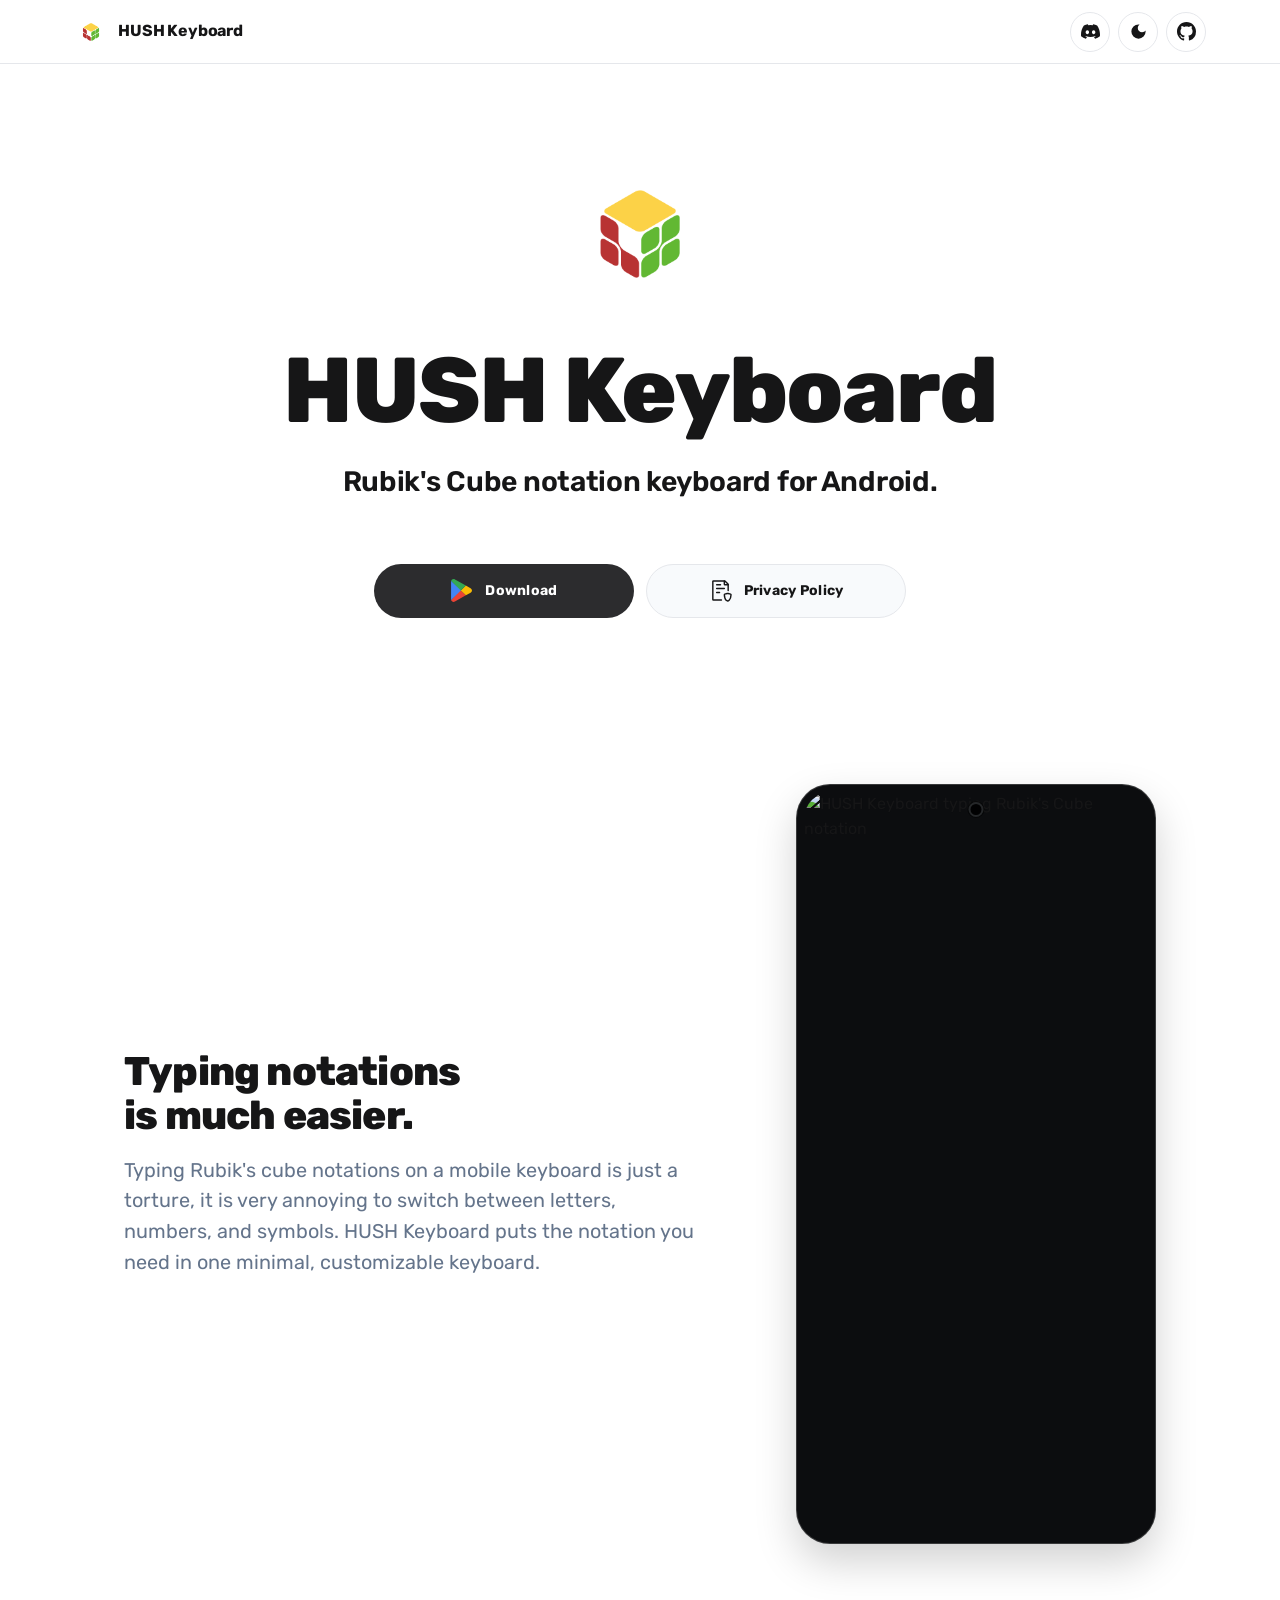
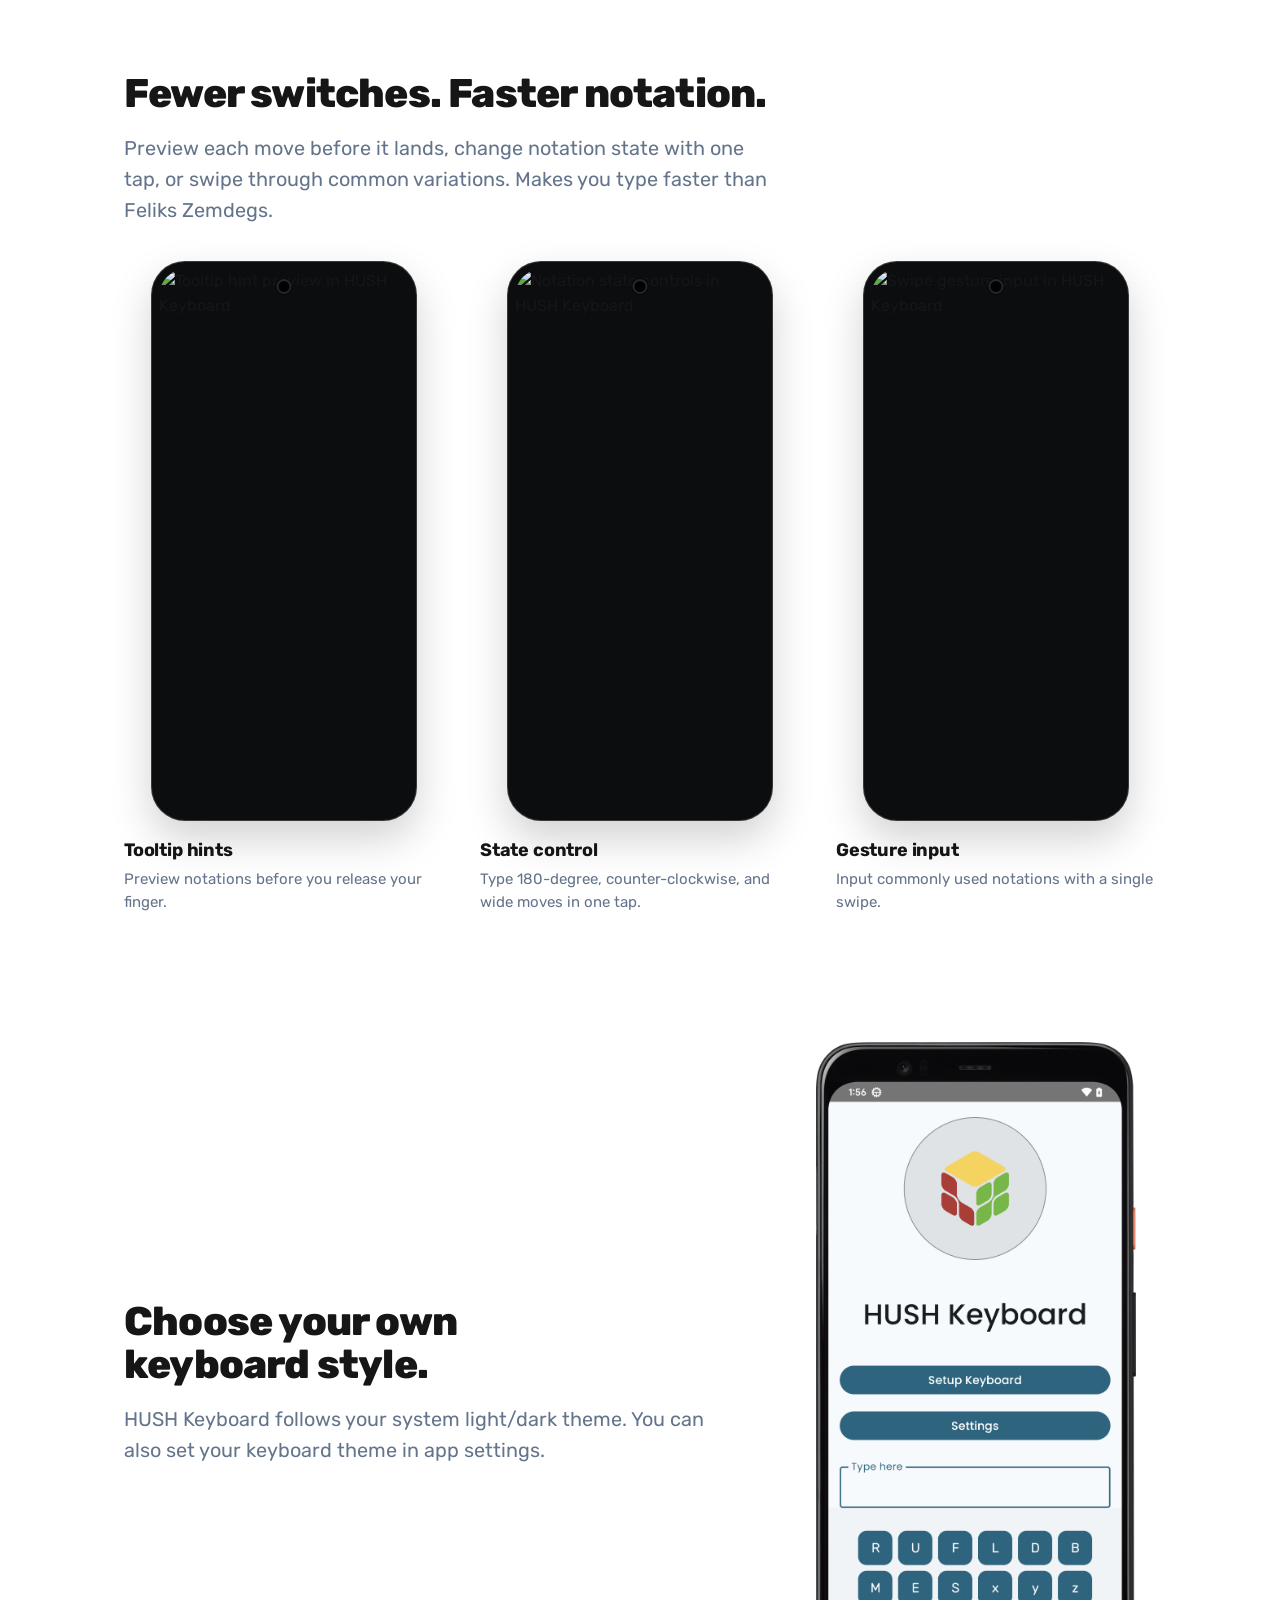
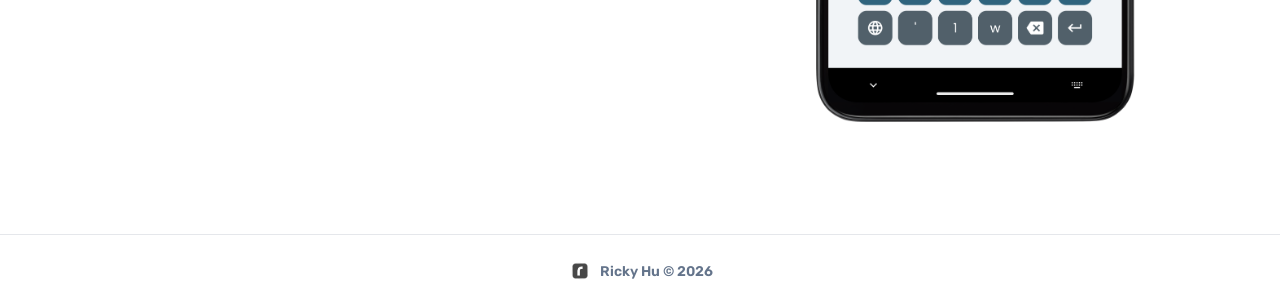
==== commit 712c488b: "feat: implement privacy policy website from privacy-policy.md" ====
--- a/index.html
+++ b/index.html
@@ -12,6 +12,7 @@
   <link rel="preconnect" href="https://fonts.googleapis.com" />
   <link rel="preconnect" href="https://fonts.gstatic.com" crossorigin />
   <link href="https://fonts.googleapis.com/css2?family=Rubik:wght@400;600;700;800&display=swap" rel="stylesheet" />
+  <link rel="stylesheet" href="https://cdn.jsdelivr.net/npm/viewerjs@1.11.7/dist/viewer.min.css" />
   <style>
     :root {
       color-scheme: light;
@@ -175,7 +176,7 @@
     }
 
     .hero-subtitle {
-      margin: 20px auto 0;
+      margin: 28px auto 0;
       font-size: clamp(19px, 2.2vw, 30px);
       font-weight: 600;
       line-height: 1.25;
@@ -184,7 +185,7 @@
     }
 
     .hero-actions {
-      margin-top: 34px;
+      margin-top: 64px;
       display: flex;
       justify-content: center;
       flex-wrap: wrap;
@@ -292,6 +293,10 @@
       object-fit: contain;
     }
 
+    .asset-preview img {
+      cursor: zoom-in;
+    }
+
     .pixel-frame {
       position: relative;
       width: 100%;
@@ -507,7 +512,7 @@
 
       .hero-actions {
         width: 100%;
-        margin-top: 28px;
+        margin-top: 52px;
       }
 
       .button {
@@ -656,9 +661,7 @@
           </svg>
           <span>Download</span>
         </a>
-        <a class="button button-secondary"
-          href="https://github.com/ricky9667/HushKeyboard/blob/master/privacy-policy.md" target="_blank"
-          rel="noopener noreferrer">
+        <a class="button button-secondary" href="privacy-policy.html">
           <svg class="icon" viewBox="0 0 24 24" aria-hidden="true">
             <g fill="none" stroke="currentColor" stroke-linecap="round" stroke-linejoin="round" stroke-width="1.5">
               <path
@@ -681,7 +684,7 @@
           letters, numbers, and symbols.
           HUSH Keyboard puts the notation you need in one minimal, customizable keyboard.</p>
       </div>
-      <figure class="proof">
+      <figure class="proof asset-preview">
         <div class="pixel-frame">
           <img src="assets/demo.gif" alt="HUSH Keyboard typing Rubik's Cube notation" loading="lazy" />
         </div>
@@ -695,21 +698,21 @@
           Makes you type faster than Feliks Zemdegs.</p>
       </div>
       <div class="proof proof-grid">
-        <figure>
+        <figure class="asset-preview">
           <div class="pixel-frame">
             <img src="assets/tooltip_demo.gif" alt="Tooltip hint preview in HUSH Keyboard" loading="lazy" />
           </div>
           <h3>Tooltip hints</h3>
           <p>Preview notations before you release your finger.</p>
         </figure>
-        <figure>
+        <figure class="asset-preview">
           <div class="pixel-frame">
             <img src="assets/state_control_demo.gif" alt="Notation state controls in HUSH Keyboard" loading="lazy" />
           </div>
           <h3>State control</h3>
           <p>Type 180-degree, counter-clockwise, and wide moves in one tap.</p>
         </figure>
-        <figure>
+        <figure class="asset-preview">
           <div class="pixel-frame">
             <img src="assets/gesture_demo.gif" alt="Swipe gesture input in HUSH Keyboard" loading="lazy" />
           </div>
@@ -725,10 +728,10 @@
         <p>HUSH Keyboard follows your system light/dark theme. You can also set your keyboard theme in app settings.</p>
       </div>
       <div class="proof preview-grid">
-        <figure class="theme-preview theme-preview-light">
+        <figure class="theme-preview theme-preview-light asset-preview">
           <img src="assets/preview-light.png" alt="HUSH Keyboard light theme" loading="lazy" />
         </figure>
-        <figure class="theme-preview theme-preview-dark">
+        <figure class="theme-preview theme-preview-dark asset-preview">
           <img src="assets/preview-dark.png" alt="HUSH Keyboard dark theme" loading="lazy" />
         </figure>
       </div>
@@ -743,6 +746,7 @@
     </p>
   </footer>
 
+  <script src="https://cdn.jsdelivr.net/npm/viewerjs@1.11.7/dist/viewer.min.js"></script>
   <script>
     (function () {
       var root = document.documentElement;
@@ -788,6 +792,31 @@
 
       document.getElementById('year').textContent = new Date().getFullYear();
 
+      if (window.Viewer) {
+        new Viewer(document.querySelector('main'), {
+          filter: function (image) {
+            return image.closest('.asset-preview') !== null;
+          },
+          navbar: true,
+          title: function (image) {
+            return image.getAttribute('alt') || '';
+          },
+          toolbar: {
+            zoomIn: 1,
+            zoomOut: 1,
+            oneToOne: 1,
+            reset: 1,
+            prev: 1,
+            play: 0,
+            next: 1,
+            rotateLeft: 1,
+            rotateRight: 1,
+            flipHorizontal: 0,
+            flipVertical: 0,
+          },
+        });
+      }
+
       requestAnimationFrame(function () {
         document.body.classList.add('is-ready');
       });
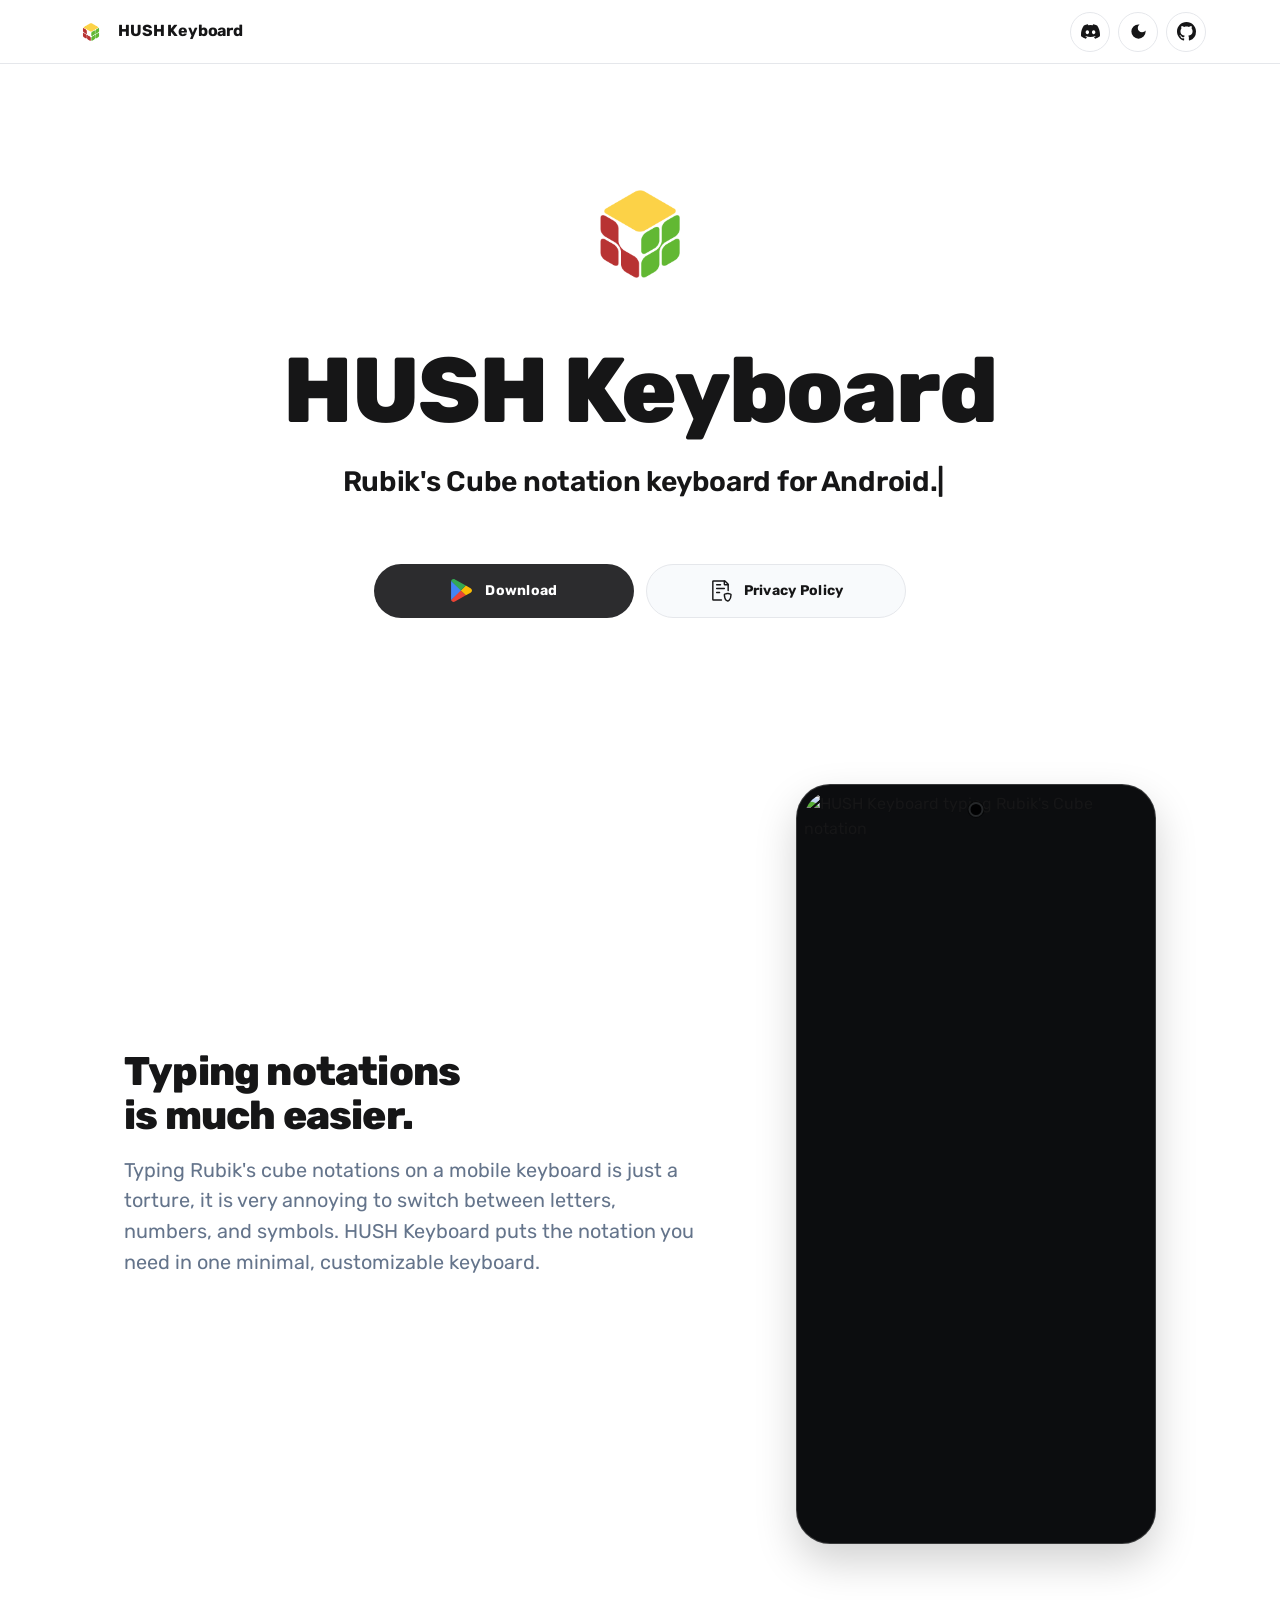
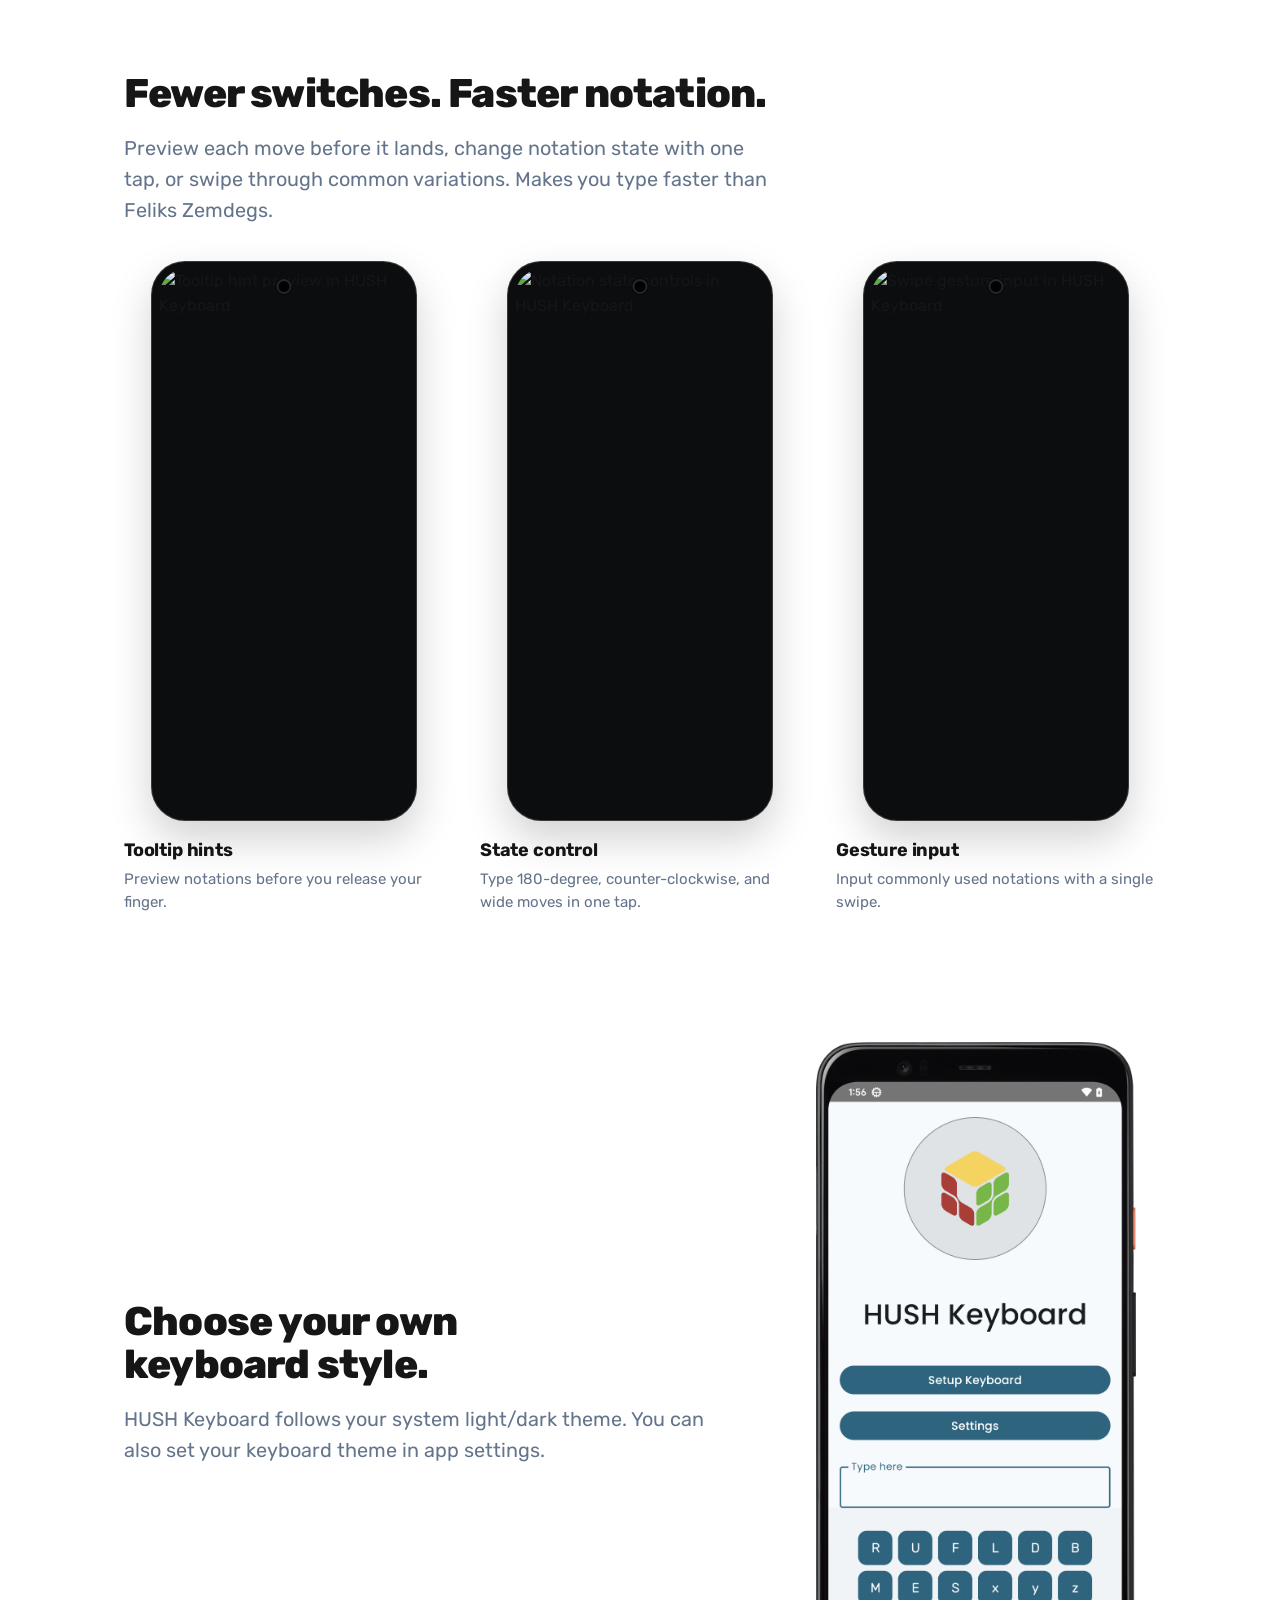
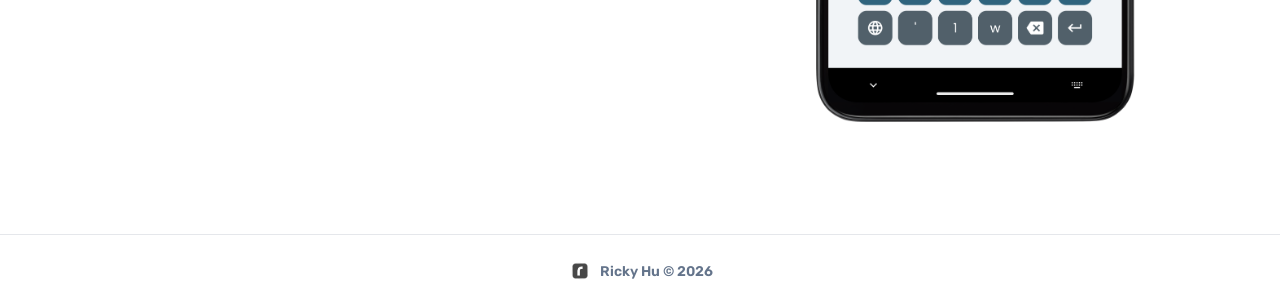
==== commit 964f7c60: "feat: implement typewriter effect for subtitle" ====
--- a/index.html
+++ b/index.html
@@ -12,145 +12,18 @@
   <link rel="preconnect" href="https://fonts.googleapis.com" />
   <link rel="preconnect" href="https://fonts.gstatic.com" crossorigin />
   <link href="https://fonts.googleapis.com/css2?family=Rubik:wght@400;600;700;800&display=swap" rel="stylesheet" />
+  <link rel="stylesheet" href="assets/site.css" />
   <link rel="stylesheet" href="https://cdn.jsdelivr.net/npm/viewerjs@1.11.7/dist/viewer.min.css" />
+  <script>
+    (function () {
+      var stored;
+      try { stored = localStorage.getItem('hush-theme'); } catch (_) { }
+      var media = window.matchMedia ? window.matchMedia('(prefers-color-scheme: dark)') : null;
+      var theme = stored === 'light' || stored === 'dark' ? stored : (media && media.matches ? 'dark' : 'light');
+      document.documentElement.dataset.theme = theme;
+    })();
+  </script>
   <style>
-    :root {
-      color-scheme: light;
-      --bg: oklch(100% 0 89.88);
-      --surface: oklch(98.42% 0.0034 247.86);
-      --fg: oklch(20.06% 0.002 286.22);
-      --muted: oklch(55.44% 0.0407 257.42);
-      --border: oklch(92.76% 0.0058 264.53);
-      --accent: oklch(29.39% 0.0036 286.18);
-      --accent-on: oklch(100% 0 89.88);
-      --accent-hover: color-mix(in oklab, var(--accent), white 14%);
-      --accent-active: color-mix(in oklab, var(--accent), black 10%);
-      --font-display: "Rubik", system-ui, -apple-system, "Segoe UI", Arial, sans-serif;
-      --font-body: "Rubik", system-ui, -apple-system, "Segoe UI", Arial, sans-serif;
-      --space-2: 8px;
-      --space-6: 24px;
-      --tracking-display: -0.02em;
-      --radius-pill: 9999px;
-      --focus-ring: 0 0 0 2px var(--bg), 0 0 0 4px var(--accent);
-      --ease-standard: cubic-bezier(0.2, 0, 0, 1);
-      --container-max: 1180px;
-      --container-gutter-desktop: 24px;
-      --container-gutter-phone: 16px;
-    }
-
-    html[data-theme="dark"] {
-      color-scheme: dark;
-      --bg: oklch(0% 0 0);
-      --surface: oklch(20.06% 0.002 286.22);
-      --fg: oklch(98.42% 0.0034 247.86);
-      --muted: oklch(74.39% 0.0298 254.06);
-      --border: color-mix(in oklab, var(--fg), transparent 84%);
-      --accent: oklch(100% 0 89.88);
-      --accent-on: oklch(0% 0 0);
-      --accent-hover: color-mix(in oklab, var(--accent), black 10%);
-      --accent-active: color-mix(in oklab, var(--accent), black 18%);
-    }
-
-    * {
-      box-sizing: border-box;
-    }
-
-    html {
-      scroll-behavior: smooth;
-    }
-
-    body {
-      margin: 0;
-      background: var(--bg);
-      color: var(--fg);
-      font: 400 16px/1.55 var(--font-body);
-      -webkit-font-smoothing: antialiased;
-      text-rendering: optimizeLegibility;
-    }
-
-    img {
-      display: block;
-      max-width: 100%;
-    }
-
-    a {
-      color: inherit;
-    }
-
-    button,
-    a {
-      -webkit-tap-highlight-color: transparent;
-    }
-
-    :focus-visible {
-      outline: none;
-      box-shadow: var(--focus-ring);
-    }
-
-    .site-header {
-      position: sticky;
-      top: 0;
-      z-index: 20;
-      height: 64px;
-      border-bottom: 1px solid var(--border);
-      background: color-mix(in oklab, var(--bg), transparent 12%);
-      backdrop-filter: blur(14px);
-      -webkit-backdrop-filter: blur(14px);
-    }
-
-    .header-inner {
-      width: min(100%, var(--container-max));
-      height: 100%;
-      margin: auto;
-      padding: 0 24px;
-      display: flex;
-      align-items: center;
-      justify-content: space-between;
-    }
-
-    .brand {
-      display: inline-flex;
-      align-items: center;
-      gap: 10px;
-      text-decoration: none;
-      font-weight: 700;
-      letter-spacing: -0.01em;
-    }
-
-    .brand img {
-      width: 34px;
-      height: 34px;
-    }
-
-    .header-actions {
-      display: flex;
-      gap: 8px;
-    }
-
-    .icon-button {
-      width: 40px;
-      height: 40px;
-      display: grid;
-      place-items: center;
-      border: 1px solid var(--border);
-      border-radius: 50%;
-      background: transparent;
-      color: var(--fg);
-      cursor: pointer;
-      transition: background 150ms, transform 150ms;
-    }
-
-    .icon-button:hover {
-      background: var(--surface);
-      transform: translateY(-1px);
-    }
-
-    .icon-button .icon {
-      width: 19px;
-      height: 19px;
-      line-height: 1;
-    }
-
     .hero {
       min-height: min(640px, calc(100vh - 64px));
       padding: 72px 24px;
@@ -392,38 +265,6 @@
       display: block;
     }
 
-    .site-footer {
-      display: flex;
-      align-items: center;
-      justify-content: center;
-      gap: var(--space-2);
-      border-top: 1px solid var(--border);
-      padding: var(--space-6) var(--container-gutter-desktop);
-      color: var(--muted);
-      font-family: var(--font-body);
-      font-size: 14px;
-      font-weight: 600;
-    }
-
-    .site-footer img {
-      width: auto;
-      height: 24px;
-      opacity: .72;
-    }
-
-    .site-footer p {
-      margin: 0;
-    }
-
-    .site-footer a {
-      color: inherit;
-      text-decoration: none;
-    }
-
-    .site-footer a:hover {
-      color: var(--fg);
-    }
-
     .reveal {
       opacity: 0;
       transform: translateY(16px);
@@ -479,18 +320,6 @@
     }
 
     @media (max-width: 640px) {
-      .site-header {
-        height: 58px;
-      }
-
-      .header-inner {
-        padding-inline: 16px;
-      }
-
-      .brand span {
-        display: none;
-      }
-
       .hero {
         min-height: auto;
         padding: 70px 16px 64px;
@@ -557,9 +386,6 @@
         height: auto;
       }
 
-      .site-footer {
-        padding-inline: var(--container-gutter-phone);
-      }
     }
 
     @media (max-width: 380px) {
@@ -577,25 +403,12 @@
     }
 
     @media (prefers-reduced-motion: reduce) {
-      html {
-        scroll-behavior: auto;
-      }
-
-      *,
-      *::before,
-      *::after {
-        animation-duration: .01ms !important;
-        animation-delay: 0ms !important;
-        transition-duration: .01ms !important;
-      }
-
       .reveal {
         opacity: 1;
         transform: none;
       }
 
-      .button:hover,
-      .icon-button:hover {
+      .button:hover {
         transform: none;
       }
     }
@@ -746,52 +559,10 @@
     </p>
   </footer>
 
+  <script src="assets/site.js"></script>
   <script src="https://cdn.jsdelivr.net/npm/viewerjs@1.11.7/dist/viewer.min.js"></script>
   <script>
     (function () {
-      var root = document.documentElement;
-      var toggle = document.getElementById('theme-toggle');
-      var icon = document.getElementById('theme-icon');
-      var media = window.matchMedia('(prefers-color-scheme: dark)');
-      var stored;
-      var darkModeIcon = '<path fill="currentColor" d="M12 21q-3.75 0-6.375-2.625T3 12t2.625-6.375T12 3q.35 0 .688.025t.662.075q-1.025.725-1.638 1.888T11.1 7.5q0 2.25 1.575 3.825T16.5 12.9q1.375 0 2.525-.613T20.9 10.65q.05.325.075.662T21 12q0 3.75-2.625 6.375T12 21" />';
-      var lightModeIcon = '<path fill="currentColor" d="M8.463 15.538Q7 14.075 7 12t1.463-3.537T12 7t3.538 1.463T17 12t-1.463 3.538T12 17t-3.537-1.463M5 13H1v-2h4zm18 0h-4v-2h4zM11 5V1h2v4zm0 18v-4h2v4zM6.4 7.75L3.875 5.325L5.3 3.85l2.4 2.5zm12.3 12.4l-2.425-2.525L17.6 16.25l2.525 2.425zM16.25 6.4l2.425-2.525L20.15 5.3l-2.5 2.4zM3.85 18.7l2.525-2.425L7.75 17.6l-2.425 2.525z" />';
-
-      try { stored = localStorage.getItem('hush-theme'); } catch (_) { }
-
-      function applyTheme(theme) {
-        var dark = theme === 'dark';
-        root.dataset.theme = theme;
-        toggle.setAttribute('aria-pressed', String(dark));
-        toggle.setAttribute('aria-label', dark ? 'Switch to light theme' : 'Switch to dark theme');
-
-        icon.innerHTML = dark ? lightModeIcon : darkModeIcon;
-
-        document.querySelector('meta[name="theme-color"]')
-          .setAttribute('content', dark ? '#000000' : '#ffffff');
-      }
-
-      applyTheme(
-        stored === 'light' || stored === 'dark'
-          ? stored
-          : media.matches ? 'dark' : 'light'
-      );
-
-      toggle.addEventListener('click', function () {
-        var next = root.dataset.theme === 'dark' ? 'light' : 'dark';
-        applyTheme(next);
-        try { localStorage.setItem('hush-theme', next); } catch (_) { }
-      });
-
-      media.addEventListener('change', function (event) {
-        try {
-          if (localStorage.getItem('hush-theme')) return;
-        } catch (_) { }
-        applyTheme(event.matches ? 'dark' : 'light');
-      });
-
-      document.getElementById('year').textContent = new Date().getFullYear();
-
       if (window.Viewer) {
         new Viewer(document.querySelector('main'), {
           filter: function (image) {
@@ -819,6 +590,48 @@
 
       requestAnimationFrame(function () {
         document.body.classList.add('is-ready');
+
+        // Typewriter effect for subtitle
+        let subtitle = document.querySelector('.hero-subtitle');
+        if (subtitle && !window.matchMedia('(prefers-reduced-motion: reduce)').matches) {
+          let text = subtitle.textContent;
+          subtitle.textContent = '';
+          
+          if (!document.getElementById('cursor-style')) {
+            let style = document.createElement('style');
+            style.id = 'cursor-style';
+            style.textContent = '@keyframes blink { 50% { opacity: 0; } }';
+            document.head.appendChild(style);
+          }
+
+          let spans = [];
+          for (var i = 0; i < text.length; i++) {
+            let span = document.createElement('span');
+            span.textContent = text[i];
+            span.style.opacity = '0';
+            subtitle.appendChild(span);
+            spans.push(span);
+          }
+
+          let cursor = document.createElement('span');
+          cursor.textContent = '|';
+          cursor.style.display = 'inline-block';
+          cursor.style.width = '0';
+          cursor.style.overflow = 'visible';
+          cursor.style.animation = 'blink 1s step-end infinite';
+          subtitle.insertBefore(cursor, spans[0]);
+          
+          let charIndex = 0;
+          function typeWriter() {
+            if (charIndex < spans.length) {
+              spans[charIndex].style.opacity = '1';
+              subtitle.insertBefore(cursor, spans[charIndex + 1] || null);
+              charIndex++;
+              setTimeout(typeWriter, 30);
+            }
+          }
+          setTimeout(typeWriter, 400); // Start typing slightly after the reveal animation
+        }
       });
     })();
   </script>
@@ -827,4 +640,4 @@
     data-position="Right" data-x_margin="18" data-y_margin="18"></script>
 </body>
 
-</html>
+</html>
--- a/assets/site.css
+++ b/assets/site.css
@@ -0,0 +1,206 @@
+:root {
+  color-scheme: light;
+  --bg: oklch(100% 0 89.88);
+  --surface: oklch(98.42% 0.0034 247.86);
+  --fg: oklch(20.06% 0.002 286.22);
+  --muted: oklch(55.44% 0.0407 257.42);
+  --border: oklch(92.76% 0.0058 264.53);
+  --accent: oklch(29.39% 0.0036 286.18);
+  --accent-on: oklch(100% 0 89.88);
+  --accent-hover: color-mix(in oklab, var(--accent), white 14%);
+  --accent-active: color-mix(in oklab, var(--accent), black 10%);
+  --font-display: "Rubik", system-ui, -apple-system, "Segoe UI", Arial, sans-serif;
+  --font-body: "Rubik", system-ui, -apple-system, "Segoe UI", Arial, sans-serif;
+  --space-2: 8px;
+  --space-6: 24px;
+  --tracking-display: -0.02em;
+  --radius-pill: 9999px;
+  --focus-ring: 0 0 0 2px var(--bg), 0 0 0 4px var(--accent);
+  --ease-standard: cubic-bezier(0.2, 0, 0, 1);
+  --container-max: 1180px;
+  --container-gutter-desktop: 24px;
+  --container-gutter-phone: 16px;
+}
+
+html[data-theme="dark"] {
+  color-scheme: dark;
+  --bg: oklch(0% 0 0);
+  --surface: oklch(20.06% 0.002 286.22);
+  --fg: oklch(98.42% 0.0034 247.86);
+  --muted: oklch(74.39% 0.0298 254.06);
+  --border: color-mix(in oklab, var(--fg), transparent 84%);
+  --accent: oklch(100% 0 89.88);
+  --accent-on: oklch(0% 0 0);
+  --accent-hover: color-mix(in oklab, var(--accent), black 10%);
+  --accent-active: color-mix(in oklab, var(--accent), black 18%);
+}
+
+* {
+  box-sizing: border-box;
+}
+
+html {
+  scroll-behavior: smooth;
+}
+
+body {
+  margin: 0;
+  background: #ffffff;
+  background: var(--bg);
+  color: #202020;
+  color: var(--fg);
+  font: 400 16px/1.55 var(--font-body);
+  -webkit-font-smoothing: antialiased;
+  text-rendering: optimizeLegibility;
+}
+
+img {
+  display: block;
+  max-width: 100%;
+}
+
+a {
+  color: inherit;
+}
+
+button,
+a {
+  -webkit-tap-highlight-color: transparent;
+}
+
+:focus-visible {
+  outline: none;
+  box-shadow: var(--focus-ring);
+}
+
+.site-header {
+  position: sticky;
+  top: 0;
+  z-index: 20;
+  height: 64px;
+  border-bottom: 1px solid var(--border);
+  background: color-mix(in oklab, var(--bg), transparent 12%);
+  backdrop-filter: blur(14px);
+  -webkit-backdrop-filter: blur(14px);
+}
+
+.header-inner {
+  width: min(100%, var(--container-max));
+  height: 100%;
+  margin: auto;
+  padding: 0 24px;
+  display: flex;
+  align-items: center;
+  justify-content: space-between;
+}
+
+.brand {
+  display: inline-flex;
+  align-items: center;
+  gap: 10px;
+  text-decoration: none;
+  font-weight: 700;
+  letter-spacing: -0.01em;
+}
+
+.brand img {
+  width: 34px;
+  height: 34px;
+}
+
+.header-actions {
+  display: flex;
+  gap: 8px;
+}
+
+.icon-button {
+  width: 40px;
+  height: 40px;
+  display: grid;
+  place-items: center;
+  border: 1px solid var(--border);
+  border-radius: 50%;
+  background: transparent;
+  color: var(--fg);
+  cursor: pointer;
+  transition: background 150ms, transform 150ms;
+}
+
+.icon-button:hover {
+  background: var(--surface);
+  transform: translateY(-1px);
+}
+
+.icon-button .icon {
+  width: 19px;
+  height: 19px;
+  line-height: 1;
+}
+
+.site-footer {
+  display: flex;
+  align-items: center;
+  justify-content: center;
+  gap: var(--space-2);
+  border-top: 1px solid var(--border);
+  padding: var(--space-6) var(--container-gutter-desktop);
+  color: var(--muted);
+  font-family: var(--font-body);
+  font-size: 14px;
+  font-weight: 600;
+}
+
+.site-footer img {
+  width: auto;
+  height: 24px;
+  opacity: .72;
+}
+
+.site-footer p {
+  margin: 0;
+}
+
+.site-footer a {
+  color: inherit;
+  text-decoration: none;
+}
+
+.site-footer a:hover {
+  color: var(--fg);
+}
+
+@media (max-width: 640px) {
+  .site-header {
+    height: 58px;
+  }
+
+  .header-inner {
+    padding-inline: 16px;
+  }
+
+  .brand span {
+    display: none;
+  }
+
+  .site-footer {
+    padding-inline: var(--container-gutter-phone);
+  }
+}
+
+@media (prefers-reduced-motion: reduce) {
+  html {
+    scroll-behavior: auto;
+  }
+
+  *,
+  *::before,
+  *::after {
+    animation-duration: .01ms !important;
+    animation-delay: 0ms !important;
+    transition-duration: .01ms !important;
+  }
+
+  .icon-button:hover {
+    transform: none;
+  }
+}
